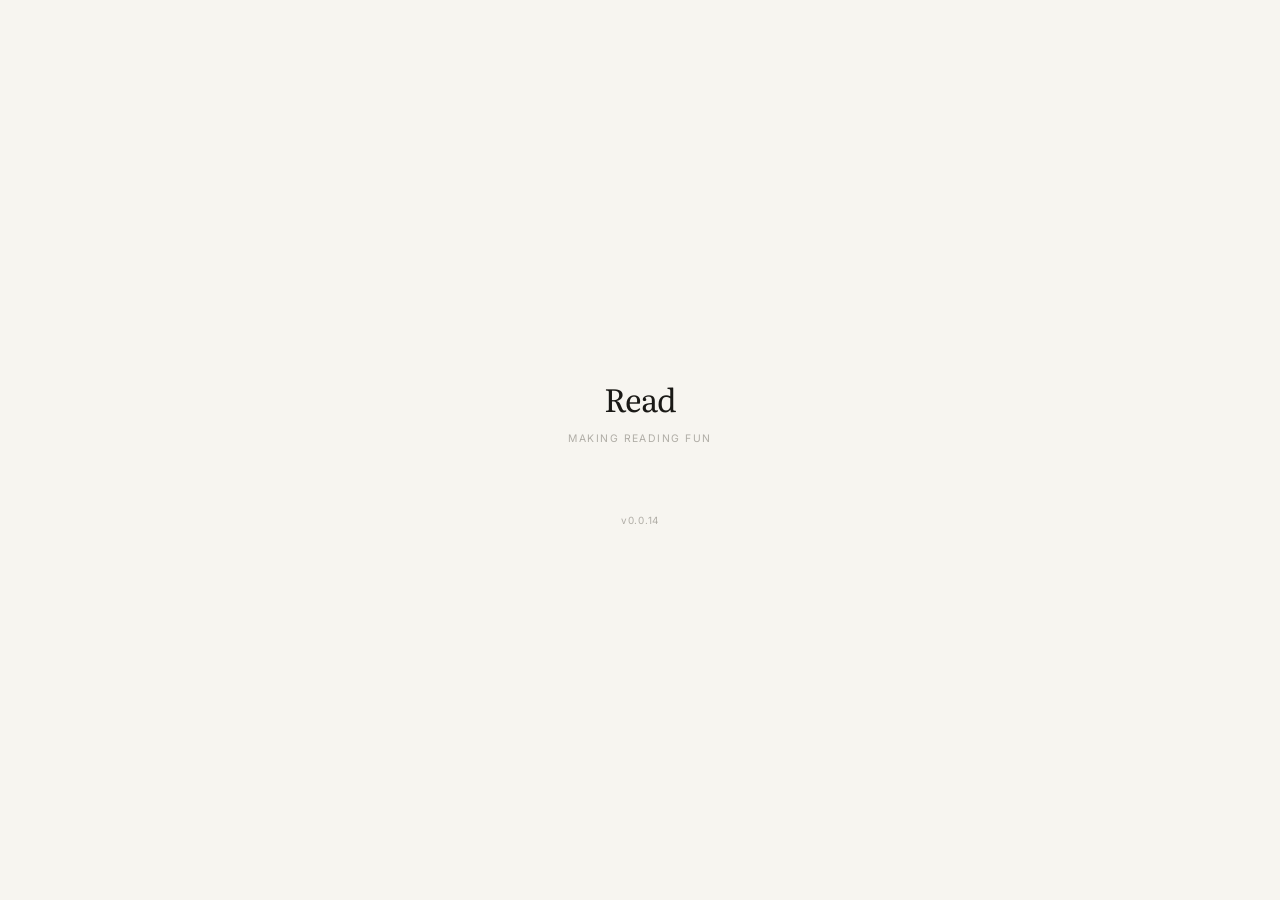
==== index.html @ 4311e14d "bug fix in PWA detail mode card header was missing / hidden" ====
<!DOCTYPE html>
<html lang="en">
<head>
  <meta charset="UTF-8" />
  <meta name="viewport" content="width=device-width, initial-scale=1.0, viewport-fit=cover" />
  <meta http-equiv="Cross-Origin-Opener-Policy" content="same-origin-allow-popups" />
  <meta name="apple-mobile-web-app-capable" content="yes" />
  <meta name="apple-mobile-web-app-status-bar-style" content="default" />
  <meta name="apple-mobile-web-app-title" content="Read" />
  <meta name="theme-color" content="#f7f5f0" id="theme-meta" />

  <title>Read</title>

  <link rel="manifest" href="manifest.json" crossorigin="use-credentials" />
  <link rel="apple-touch-icon" href="icons/apple-touch-icon.png" />
  <link rel="icon" type="image/png" sizes="32x32" href="icons/favicon-32.png" />

  <!-- Fonts -->
  <link rel="preconnect" href="https://fonts.googleapis.com" />
  <link rel="preconnect" href="https://fonts.gstatic.com" crossorigin />
  <link href="https://fonts.googleapis.com/css2?family=Literata:ital,opsz,wght@0,7..72,300;0,7..72,400;0,7..72,500;1,7..72,300;1,7..72,400&family=Inter:wght@300;400;500&display=swap" rel="stylesheet" />

  <link rel="stylesheet" href="styles.css" />
</head>

<body>

  <!-- ── TOP CHROME BAR ────────────────────────────────────── -->
  <div id="top-bar" class="top-bar">
    <button class="top-bar__btn" id="btn-search" aria-label="Search Wikipedia">
      <svg viewBox="0 0 24 24" fill="none" stroke="currentColor" stroke-width="1.8" stroke-linecap="round" stroke-linejoin="round">
        <circle cx="11" cy="11" r="6.5"/>
        <path d="M20 20l-3.8-3.8"/>
      </svg>
    </button>
    <span class="top-bar__label" id="top-bar-label"></span>
    <div class="top-bar__right">
      <!-- Bar chart → detailed stats overlay -->
      <button class="top-bar__btn" id="btn-stats-topbar" aria-label="Stats">
        <svg viewBox="0 0 24 24" fill="none" stroke="currentColor" stroke-width="1.8" stroke-linecap="round" stroke-linejoin="round">
          <line x1="6" y1="20" x2="6" y2="13"/>
          <line x1="12" y1="20" x2="12" y2="8"/>
          <line x1="18" y1="20" x2="18" y2="11"/>
        </svg>
      </button>
      <!-- Trophy → leaderboard overlay -->
      <button class="top-bar__btn" id="btn-leaderboard-topbar" aria-label="Leaderboard">
        <svg viewBox="0 0 24 24" fill="none" stroke="currentColor" stroke-width="1.8" stroke-linecap="round" stroke-linejoin="round">
          <path d="M8 4h8v5a4 4 0 0 1-8 0V4z"/>
          <path d="M8 5H5a2 2 0 0 0 0 4h1.5M16 5h3a2 2 0 0 1 0 4h-1.5"/>
          <path d="M12 13v3M9 20h6M10 16.5h4v1.8a1.7 1.7 0 0 1-1.7 1.7h-0.6A1.7 1.7 0 0 1 10 18.3v-1.8z"/>
        </svg>
      </button>
      <!-- Gear → settings pane -->
      <button class="top-bar__btn" id="btn-settings" aria-label="Settings">
        <svg viewBox="0 0 24 24" fill="none" stroke="currentColor" stroke-width="1.8" stroke-linecap="round" stroke-linejoin="round">
          <circle cx="12" cy="12" r="2.8"/>
          <path d="M19.4 15a1.65 1.65 0 0 0 .33 1.82l.06.06a2 2 0 0 1-2.83 2.83l-.06-.06a1.65 1.65 0 0 0-1.82-.33 1.65 1.65 0 0 0-1 1.51V21a2 2 0 0 1-4 0v-.09A1.65 1.65 0 0 0 9 19.4a1.65 1.65 0 0 0-1.82.33l-.06.06a2 2 0 0 1-2.83-2.83l.06-.06A1.65 1.65 0 0 0 4.68 15a1.65 1.65 0 0 0-1.51-1H3a2 2 0 0 1 0-4h.09A1.65 1.65 0 0 0 4.6 9a1.65 1.65 0 0 0-.33-1.82l-.06-.06a2 2 0 0 1 2.83-2.83l.06.06A1.65 1.65 0 0 0 9 4.68a1.65 1.65 0 0 0 1-1.51V3a2 2 0 0 1 4 0v.09a1.65 1.65 0 0 0 1 1.51 1.65 1.65 0 0 0 1.82-.33l.06-.06a2 2 0 0 1 2.83 2.83l-.06.06A1.65 1.65 0 0 0 19.4 9a1.65 1.65 0 0 0 1.51 1H21a2 2 0 0 1 0 4h-.09a1.65 1.65 0 0 0-1.51 1z"/>
        </svg>
      </button>
      <!-- Profile avatar → profile overlay -->
      <button class="top-bar__btn top-bar__avatar-btn" id="btn-profile" aria-label="Profile">
        <!-- Shows photo when signed in, person icon when guest -->
        <img class="top-bar__avatar-img" id="top-bar-avatar" src="" alt="" hidden/>
        <svg class="top-bar__avatar-icon hdn" id="top-bar-avatar-icon" viewBox="0 0 24 24" fill="none" stroke="currentColor" stroke-width="1.8" stroke-linecap="round" stroke-linejoin="round">
          <circle cx="12" cy="8" r="4"/>
          <path d="M4 20c0-4 3.6-7 8-7s8 3 8 7"/>
        </svg>
      </button>
    </div>
  </div>

  <!-- ── BOTTOM PIP + FLOATING NAV ─────────────────────────── -->
  <button id="nav-pip" class="nav-pip nav-pip--home" aria-label="Open navigation"></button>

  <div id="nav-menu" class="nav-menu nav-menu--hidden" role="navigation" aria-label="Main navigation">

    <!-- Home -->
    <button class="nav-menu__item nav-menu__item--active" id="nav-home" aria-label="Home" data-mode="home">
      <svg viewBox="0 0 24 24" fill="none" stroke="currentColor" stroke-width="1.8" stroke-linecap="round" stroke-linejoin="round">
        <path d="M3 9.5L12 3l9 6.5V20a1 1 0 0 1-1 1H5a1 1 0 0 1-1-1V9.5z"/>
        <path d="M9 21V12h6v9"/>
      </svg>
    </button>

    <!-- News -->
    <button class="nav-menu__item" id="nav-news" aria-label="News" data-mode="news">
      <svg viewBox="0 0 24 24" fill="none" stroke="currentColor" stroke-width="1.8" stroke-linecap="round" stroke-linejoin="round">
        <path d="M4 4h16v2H4zM4 8h16v2H4zM4 12h10v2H4zM4 16h10v2H4z"/>
        <rect x="3" y="3" width="18" height="18" rx="1"/>
      </svg>
    </button>

    <!-- Today (date-based: On This Day / Featured / Picture) -->
    <button class="nav-menu__item" id="nav-today" aria-label="Today" data-mode="today">
      <svg viewBox="0 0 24 24" fill="none" stroke="currentColor" stroke-width="1.8" stroke-linecap="round" stroke-linejoin="round">
        <rect x="3" y="4" width="18" height="18" rx="2"/>
        <path d="M16 2v4M8 2v4M3 10h18"/>
        <path d="M8 14h.01M12 14h.01M16 14h.01M8 18h.01M12 18h.01"/>
      </svg>
    </button>

    <!-- Curated content (Poems / Biographies / Speeches / Major Events) -->
    <button class="nav-menu__item" id="nav-curated" aria-label="Curated reading" data-mode="curated">
      <svg viewBox="0 0 24 24" fill="none" stroke="currentColor" stroke-width="1.8" stroke-linecap="round" stroke-linejoin="round">
        <path d="M3 5.5C3 4.67 3.67 4 4.5 4H10a2 2 0 0 1 2 2v14a1.5 1.5 0 0 0-1.5-1.5H3z"/>
        <path d="M21 5.5c0-.83-.67-1.5-1.5-1.5H14a2 2 0 0 0-2 2v14a1.5 1.5 0 0 1 1.5-1.5H21z"/>
      </svg>
    </button>

  </div>

  <!-- ── ARTICLE FEED ───────────────────────────────────────── -->
  <div id="feed">

    <!-- Active card -->
    <article id="card-current" class="card card--current" aria-live="polite">

      <!-- ── READER HEADER: visible only in reader mode ── -->
      <div class="card__reader-header" id="reader-header">
        <button class="card__back" id="btn-back" aria-label="Back to summary">←</button>
        <div class="card__reader-header-text">
          <span class="card__reader-category" id="reader-cat"></span>
          <span class="card__reader-title-small" id="reader-title-small"></span>
        </div>
      </div>

      <!-- ── SUMMARY VIEW ── -->
      <div class="card__summary" id="card-summary">
        <div class="card__meta">
          <span class="card__category" id="cat-current"></span>
        </div>
        <h1 class="card__title" id="title-current"></h1>
        <div class="card__body" id="body-current"></div>
        <div class="card__fade"></div>
        <button class="card__readmore" id="readmore-current">read more</button>
      </div>

      <!-- ── READER VIEW: full article, scrollable ── -->
      <div class="card__reader" id="card-reader" aria-hidden="true">
        <h1 class="card__reader-title" id="reader-title"></h1>
        <div class="card__reader-body" id="reader-body"></div>
      </div>

      <!-- ── ACTION ICONS: travel with the card ── -->
      <div class="card__actions" id="actions">
        <button class="action-btn" id="btn-like" aria-label="Like article">
          <svg class="action-icon action-icon--bulb" viewBox="0 0 24 24" fill="none" stroke="currentColor" stroke-width="1.5" stroke-linecap="round" stroke-linejoin="round">
            <path d="M9 21h6M12 3a6 6 0 0 1 3.75 10.67A3 3 0 0 0 15 16.5v.5H9v-.5a3 3 0 0 0-.75-1.83A6 6 0 0 1 12 3z"/>
            <path d="M9.5 16.5h5"/>
          </svg>
          <div class="action-icon--bulb-glow"></div>
        </button>
        <button class="action-btn" id="btn-gallery" aria-label="View images">
          <svg class="action-icon" viewBox="0 0 24 24" fill="none" stroke="currentColor" stroke-width="1.5" stroke-linecap="round" stroke-linejoin="round">
            <rect x="3" y="3" width="18" height="18" rx="2"/>
            <circle cx="8.5" cy="8.5" r="1.5"/>
            <path d="M21 15l-5-5L5 21"/>
          </svg>
        </button>
        <button class="action-btn" id="btn-save" aria-label="Save article">
          <svg class="action-icon" viewBox="0 0 24 24" fill="none" stroke="currentColor" stroke-width="1.5" stroke-linecap="round" stroke-linejoin="round">
            <path d="M19 21l-7-5-7 5V5a2 2 0 0 1 2-2h10a2 2 0 0 1 2 2z"/>
          </svg>
        </button>
      </div>

    </article>

    <!-- Preloaded next card (off-screen below) -->
    <article id="card-next" class="card card--next" aria-hidden="true">
      <div class="card__inner">
        <div class="card__meta">
          <span class="card__category" id="cat-next"></span>
          <button class="card__menu" id="menu-next" aria-label="More options">
            <span class="card__menu-dot"></span>
            <span class="card__menu-dot"></span>
            <span class="card__menu-dot"></span>
          </button>
        </div>
        <h1 class="card__title" id="title-next"></h1>
        <div class="card__body" id="body-next"></div>
        <div class="card__fade"></div>
        <button class="card__readmore" id="readmore-next">read more</button>
      </div>
    </article>

    <!-- Preloaded previous card (off-screen above) -->
    <article id="card-prev" class="card card--prev" aria-hidden="true">
      <div class="card__inner">
        <div class="card__meta">
          <span class="card__category" id="cat-prev"></span>
        </div>
        <h1 class="card__title" id="title-prev"></h1>
        <div class="card__body" id="body-prev"></div>
        <div class="card__fade"></div>
      </div>
    </article>

  </div><!-- /#feed -->

  <!-- ── TODAY FEED (News) ─────────────────────────────────── -->
  <div id="today-feed" class="today-feed today-feed--hidden">

    <!-- Source selector -->
    <div class="today-source-bar" id="today-source-bar">
      <select id="today-source-select" class="today-source-select">
        <option value="wikinews">Wikipedia — In the News</option>
        <optgroup label="National">
          <option value="https://indianexpress.com/section/india/feed/">Indian Express</option>
          <option value="https://www.thehindu.com/news/national/feeder/default.rss">The Hindu</option>
        </optgroup>
        <optgroup label="Mumbai">
          <option value="https://www.mid-day.com/Resources/midday/rss/mumbai-news.xml">Mid-Day</option>
          <option value="https://www.hindustantimes.com/feeds/rss/cities/mumbai-news/rssfeed.xml">Hindustan Times</option>
          <option value="https://www.freepressjournal.in/rss/mumbai">Free Press Journal</option>
        </optgroup>
        <optgroup label="Sports">
          <option value="https://www.espncricinfo.com/rss/content/story/feeds/0.xml">ESPNcricinfo — Global</option>
          <option value="https://www.espncricinfo.com/rss/content/story/feeds/6.xml">ESPNcricinfo — India</option>
        </optgroup>
      </select>
    </div>

    <div class="today-stack" id="today-stack"></div>
    <div class="today-end" id="today-end" hidden style="display:none">
      <svg class="today-end__dino" viewBox="0 0 160 160" fill="none" xmlns="http://www.w3.org/2000/svg">
        <ellipse cx="85" cy="100" rx="35" ry="28" fill="#b5e0b5"/>
        <ellipse cx="114" cy="78" rx="22" ry="18" fill="#b5e0b5"/>
        <circle cx="120" cy="73" r="3" fill="#2a2a2a"/>
        <circle cx="121" cy="72" r="1" fill="white"/>
        <path d="M108 82 Q114 87 120 82" stroke="#8cc88c" stroke-width="1.5" stroke-linecap="round" fill="none"/>
        <polygon points="78,74 82,62 86,74" fill="#8cc88c"/>
        <polygon points="85,71 89,58 93,71" fill="#8cc88c"/>
        <polygon points="92,71 96,59 100,71" fill="#8cc88c"/>
        <path d="M78 102 Q65 105 60 115" stroke="#8cc88c" stroke-width="5" stroke-linecap="round"/>
        <rect x="44" y="110" width="22" height="18" rx="3" fill="#6b4c2a"/>
        <path d="M66 116 Q72 116 72 121 Q72 126 66 126" stroke="#6b4c2a" stroke-width="3" fill="none" stroke-linecap="round"/>
        <path d="M50 108 Q52 103 50 98" stroke="#ccc" stroke-width="1.5" stroke-linecap="round" fill="none"/>
        <path d="M56 107 Q58 101 56 96" stroke="#ccc" stroke-width="1.5" stroke-linecap="round" fill="none"/>
        <path d="M62 108 Q64 103 62 98" stroke="#ccc" stroke-width="1.5" stroke-linecap="round" fill="none"/>
        <path d="M68 124 L64 140" stroke="#8cc88c" stroke-width="5" stroke-linecap="round"/>
        <path d="M90 126 L92 142" stroke="#8cc88c" stroke-width="5" stroke-linecap="round"/>
        <path d="M50 108 Q36 115 28 130" stroke="#b5e0b5" stroke-width="7" stroke-linecap="round"/>
      </svg>
      <p class="today-end__headline">all caught up.</p>
      <p class="today-end__sub">go have a coffee — check back later for more.</p>
      <div class="today-end__datepicker" id="today-datepicker">
        <button class="today-date__btn" id="today-date-prev" aria-label="Previous day">←</button>
        <button class="today-date__label-btn" id="today-date-label-btn"></button>
        <button class="today-date__btn" id="today-date-next" aria-label="Next day">→</button>
        <input type="date" id="today-date-input" class="today-date__input"/>
      </div>
    </div>
    <div class="today-loading" id="today-loading" hidden style="display:none">
      <div class="loader__ring"></div>
    </div>
  </div>

  <!-- ── DATE FEED (On This Day / Featured / Picture) ─────────── -->
  <div id="date-feed" class="today-feed today-feed--hidden">
    <div class="date-header" id="date-header">
      <div class="date-header__pills">
        <button class="date-pill date-pill--active" data-section="onthisday">This Day</button>
        <button class="date-pill" data-section="featured">Featured</button>
        <button class="date-pill" data-section="picture">Picture</button>
      </div>
      <div class="date-header__datepicker">
        <button class="today-date__btn" id="date-date-prev" aria-label="Previous day">←</button>
        <button class="today-date__label-btn" id="date-date-label-btn"></button>
        <button class="today-date__btn" id="date-date-next" aria-label="Next day">→</button>
        <input type="date" id="date-date-input" class="today-date__input"/>
      </div>
    </div>
    <div class="date-section" id="section-onthisday">
      <div class="today-stack" id="otd-stack"></div>
      <div class="today-end" id="otd-end" hidden style="display:none">
      <svg class="today-end__dino" viewBox="0 0 160 160" fill="none" xmlns="http://www.w3.org/2000/svg">
        <ellipse cx="85" cy="100" rx="35" ry="28" fill="#b5e0b5"/>
        <ellipse cx="114" cy="78" rx="22" ry="18" fill="#b5e0b5"/>
        <circle cx="120" cy="73" r="3" fill="#2a2a2a"/>
        <circle cx="121" cy="72" r="1" fill="white"/>
        <path d="M108 82 Q114 87 120 82" stroke="#8cc88c" stroke-width="1.5" stroke-linecap="round" fill="none"/>
        <polygon points="78,74 82,62 86,74" fill="#8cc88c"/>
        <polygon points="85,71 89,58 93,71" fill="#8cc88c"/>
        <polygon points="92,71 96,59 100,71" fill="#8cc88c"/>
        <path d="M78 102 Q65 105 60 115" stroke="#8cc88c" stroke-width="5" stroke-linecap="round"/>
        <rect x="44" y="110" width="22" height="18" rx="3" fill="#6b4c2a"/>
        <path d="M66 116 Q72 116 72 121 Q72 126 66 126" stroke="#6b4c2a" stroke-width="3" fill="none" stroke-linecap="round"/>
        <path d="M50 108 Q52 103 50 98" stroke="#ccc" stroke-width="1.5" stroke-linecap="round" fill="none"/>
        <path d="M56 107 Q58 101 56 96" stroke="#ccc" stroke-width="1.5" stroke-linecap="round" fill="none"/>
        <path d="M62 108 Q64 103 62 98" stroke="#ccc" stroke-width="1.5" stroke-linecap="round" fill="none"/>
        <path d="M68 124 L64 140" stroke="#8cc88c" stroke-width="5" stroke-linecap="round"/>
        <path d="M90 126 L92 142" stroke="#8cc88c" stroke-width="5" stroke-linecap="round"/>
        <path d="M50 108 Q36 115 28 130" stroke="#b5e0b5" stroke-width="7" stroke-linecap="round"/>
      </svg>
        <p class="today-end__headline">that's all from history today.</p>
        <p class="today-end__sub">every day has a story — try another date.</p>
      </div>
      <div class="today-loading" id="otd-loading" hidden style="display:none"><div class="loader__ring"></div></div>
    </div>
    <div class="date-section date-section--hidden" id="section-featured">
      <div class="today-loading" id="featured-loading" hidden style="display:none"><div class="loader__ring"></div></div>
      <div id="featured-card" class="date-single-card"></div>
    </div>
    <div class="date-section date-section--hidden" id="section-picture">
      <div class="today-loading" id="picture-loading" hidden style="display:none"><div class="loader__ring"></div></div>
      <div id="picture-card" class="date-picture-card"></div>
    </div>
  </div><!-- /#date-feed -->

  <!-- ── CURATED CONTENT FEED ──────────────────────────────── -->
  <div id="curated-feed" class="today-feed today-feed--hidden">

    <div class="curated-header" id="curated-header">
      <div class="curated-header__pills">
        <button class="curated-pill curated-pill--active" data-section="poems">Poems</button>
        <button class="curated-pill" data-section="biographies">Biographies</button>
        <button class="curated-pill" data-section="speeches">Speeches</button>
        <button class="curated-pill" data-section="majorEvents">Major Events</button>
      </div>
    </div>

    <div class="today-stack" id="curated-stack"></div>

    <div class="today-end" id="curated-end" hidden style="display:none">
      <svg class="today-end__dino" viewBox="0 0 160 160" fill="none" xmlns="http://www.w3.org/2000/svg">
        <ellipse cx="85" cy="100" rx="35" ry="28" fill="#b5e0b5"/>
        <ellipse cx="114" cy="78" rx="22" ry="18" fill="#b5e0b5"/>
        <circle cx="120" cy="73" r="3" fill="#2a2a2a"/>
        <circle cx="121" cy="72" r="1" fill="white"/>
        <path d="M108 82 Q114 87 120 82" stroke="#8cc88c" stroke-width="1.5" stroke-linecap="round" fill="none"/>
        <polygon points="78,74 82,62 86,74" fill="#8cc88c"/>
        <polygon points="85,71 89,58 93,71" fill="#8cc88c"/>
        <polygon points="92,71 96,59 100,71" fill="#8cc88c"/>
        <path d="M78 102 Q65 105 60 115" stroke="#8cc88c" stroke-width="5" stroke-linecap="round"/>
        <rect x="44" y="110" width="22" height="18" rx="3" fill="#6b4c2a"/>
        <path d="M66 116 Q72 116 72 121 Q72 126 66 126" stroke="#6b4c2a" stroke-width="3" fill="none" stroke-linecap="round"/>
        <path d="M50 108 Q52 103 50 98" stroke="#ccc" stroke-width="1.5" stroke-linecap="round" fill="none"/>
        <path d="M56 107 Q58 101 56 96" stroke="#ccc" stroke-width="1.5" stroke-linecap="round" fill="none"/>
        <path d="M62 108 Q64 103 62 98" stroke="#ccc" stroke-width="1.5" stroke-linecap="round" fill="none"/>
        <path d="M68 124 L64 140" stroke="#8cc88c" stroke-width="5" stroke-linecap="round"/>
        <path d="M90 126 L92 142" stroke="#8cc88c" stroke-width="5" stroke-linecap="round"/>
        <path d="M50 108 Q36 115 28 130" stroke="#b5e0b5" stroke-width="7" stroke-linecap="round"/>
      </svg>
      <p class="today-end__headline">that's everything for now.</p>
      <p class="today-end__sub">try another category, or come back for more.</p>
    </div>

    <div class="today-loading" id="curated-loading" hidden style="display:none">
      <div class="loader__ring"></div>
    </div>

  </div><!-- /#curated-feed -->
  <div id="loader" class="loader" aria-label="Loading article" role="status">
    <div class="loader__ring"></div>
  </div>

  <!-- ── IMAGE GALLERY OVERLAY ──────────────────────────────── -->
  <div id="gallery" class="overlay overlay--hidden" role="dialog" aria-modal="true" aria-label="Article images">

    <!-- Header: back + counter -->
    <div class="gallery__header">
      <button class="gallery__back" id="gallery-close" aria-label="Close gallery">←</button>
      <span class="gallery__counter" id="gallery-counter"></span>
    </div>

    <!-- Full-screen image stage -->
    <div class="gallery__stage" id="gallery-stage">
      <div class="gallery__track" id="gallery-track">
        <!-- img slides injected here by JS -->
      </div>
    </div>

    <!-- Caption below image -->
    <div class="gallery__caption" id="gallery-caption"></div>

    <!-- Dot indicators -->
    <div class="gallery__dots" id="gallery-dots" aria-hidden="true"></div>

  </div>

  <!-- reader overlay removed — expansion is now inline within the card -->

  <!-- ── NOT INTERESTED MENU ────────────────────────────────── -->
  <div id="context-menu" class="context-menu context-menu--hidden" role="menu">
    <button class="context-menu__item context-menu__item--destructive" id="menu-dislike" role="menuitem">
      Not interested in this
    </button>
    <button class="context-menu__item" id="menu-share" role="menuitem">
      Share article
    </button>
    <button class="context-menu__item context-menu__item--cancel" id="menu-cancel" role="menuitem">
      Cancel
    </button>
  </div>
  <div id="context-overlay" class="context-overlay context-overlay--hidden"></div>

  <!-- ── SEARCH OVERLAY ───────────────────────────────────── -->
  <div id="search-overlay" class="search-overlay search-overlay--hidden" role="dialog" aria-modal="true" aria-label="Search Wikipedia">

    <div class="search-overlay__header">
      <div class="search-box">
        <svg class="search-box__icon" viewBox="0 0 24 24" fill="none" stroke="currentColor" stroke-width="1.5" stroke-linecap="round" stroke-linejoin="round">
          <circle cx="11" cy="11" r="7"/><path d="M21 21l-4.35-4.35"/>
        </svg>
        <input class="search-box__input" id="search-input" type="search"
          placeholder="Search Wikipedia…" autocomplete="off" autocorrect="off"
          autocapitalize="off" spellcheck="false" enterkeyhint="search" />
        <button class="search-box__clear" id="search-clear" aria-label="Clear" hidden>✕</button>
      </div>
      <button class="search-overlay__close" id="search-close" aria-label="Close search">cancel</button>
    </div>

    <!-- Recent searches — shown when input is empty -->
    <div class="search-recent" id="search-recent">
      <div class="search-recent__header">
        <span class="search-section-label">Recent</span>
        <button class="search-recent__clear" id="search-clear-history">clear all</button>
      </div>
      <ul class="search-list" id="search-recent-list" role="list"></ul>
    </div>

    <!-- Results — shown after typing -->
    <div class="search-results" id="search-results" hidden>
      <ul class="search-list" id="search-results-list" role="list"></ul>
      <div class="search-results__loading" id="search-loading" hidden>
        <div class="loader__ring"></div>
      </div>
      <p class="search-results__empty" id="search-empty" hidden>No results found.</p>
    </div>

  </div>

  <!-- ── NO IMAGES STATE (template) ────────────────────────── -->
  <template id="tpl-no-images">
    <div class="gallery__empty">
      <svg class="dino-svg" viewBox="0 0 120 120" fill="none" xmlns="http://www.w3.org/2000/svg" aria-hidden="true">
        <!-- Dino body -->
        <ellipse cx="62" cy="72" rx="26" ry="20" fill="#b5e0b5"/>
        <!-- Dino head -->
        <ellipse cx="82" cy="56" rx="16" ry="13" fill="#b5e0b5"/>
        <!-- Dino eye -->
        <circle cx="87" cy="52" r="2.5" fill="#2a2a2a"/>
        <circle cx="88" cy="51" r="0.8" fill="white"/>
        <!-- Dino spikes -->
        <polygon points="56,54 60,44 64,54" fill="#8cc88c"/>
        <polygon points="62,51 66,40 70,51" fill="#8cc88c"/>
        <polygon points="68,51 72,41 76,51" fill="#8cc88c"/>
        <!-- Dino arm holding newspaper -->
        <path d="M60 72 Q50 72 46 80" stroke="#8cc88c" stroke-width="4" stroke-linecap="round"/>
        <!-- Newspaper -->
        <rect x="28" y="74" width="24" height="18" rx="2" fill="#f0ebe0" stroke="#ccc5b0" stroke-width="1"/>
        <line x1="31" y1="80" x2="49" y2="80" stroke="#aaa" stroke-width="1"/>
        <line x1="31" y1="84" x2="49" y2="84" stroke="#aaa" stroke-width="1"/>
        <line x1="31" y1="88" x2="43" y2="88" stroke="#aaa" stroke-width="1"/>
        <!-- Dino tail -->
        <path d="M36 76 Q28 80 24 90" stroke="#b5e0b5" stroke-width="5" stroke-linecap="round"/>
        <!-- Legs -->
        <path d="M52 88 L50 100" stroke="#8cc88c" stroke-width="4" stroke-linecap="round"/>
        <path d="M66 90 L68 102" stroke="#8cc88c" stroke-width="4" stroke-linecap="round"/>
      </svg>
      <p class="gallery__empty-text">No pictures. Just ideas.</p>
    </div>
  </template>

  <!-- ── DESKTOP NAV ARROWS (non-touch only) ───────────────── -->
  <div id="desktop-nav" class="desktop-nav" aria-label="Article navigation">
    <button class="desktop-nav__btn" id="desktop-prev" aria-label="Previous article">↑</button>
    <button class="desktop-nav__btn" id="desktop-next" aria-label="Next article">↓</button>
  </div>

  <!-- ── SPLASH SCREEN ────────────────────────────────────── -->
  <div id="splash" class="splash">
    <p class="splash__wordmark">Read</p>
    <p class="splash__tagline">making reading fun</p>
    <div class="splash__spinner" id="splash-spinner"></div>
    <p class="splash__version" id="splash-version"></p>
  </div>

  <!-- ── SIGN-IN NUDGE ──────────────────────────────────────── -->
  <div id="signin-nudge" class="signin-nudge">
    <p class="signin-nudge__wordmark">Read</p>

    <div class="signin-nudge__options">
      <button class="signin-nudge__btn signin-nudge__btn--google" id="nudge-google-signin">
        <svg class="signin-nudge__icon" viewBox="0 0 24 24" xmlns="http://www.w3.org/2000/svg">
          <path d="M22.56 12.25c0-.78-.07-1.53-.2-2.25H12v4.26h5.92c-.26 1.37-1.04 2.53-2.21 3.31v2.77h3.57c2.08-1.92 3.28-4.74 3.28-8.09z" fill="#4285F4"/>
          <path d="M12 23c2.97 0 5.46-.98 7.28-2.66l-3.57-2.77c-.98.66-2.23 1.06-3.71 1.06-2.86 0-5.29-1.93-6.16-4.53H2.18v2.84C3.99 20.53 7.7 23 12 23z" fill="#34A853"/>
          <path d="M5.84 14.09c-.22-.66-.35-1.36-.35-2.09s.13-1.43.35-2.09V7.07H2.18C1.43 8.55 1 10.22 1 12s.43 3.45 1.18 4.93l3.66-2.84z" fill="#FBBC05"/>
          <path d="M12 5.38c1.62 0 3.06.56 4.21 1.64l3.15-3.15C17.45 2.09 14.97 1 12 1 7.7 1 3.99 3.47 2.18 7.07l3.66 2.84c.87-2.6 3.3-4.53 6.16-4.53z" fill="#EA4335"/>
        </svg>
        sign in with google
      </button>
      <p class="signin-nudge__help">retain your stats and reading habits across devices</p>

      <button class="signin-nudge__btn signin-nudge__btn--guest" id="nudge-continue-guest">
        continue as guest
      </button>
      <p class="signin-nudge__help">stay ephemeral</p>
    </div>
  </div>

  <!-- ── ONBOARDING MODAL ───────────────────────────────────── -->
  <div id="onboarding" class="onboarding" role="dialog" aria-modal="true" aria-label="How to use Read">
    <div class="onboarding__sheet">

      <!-- Page track — slides horizontally -->
      <div class="onboarding__track" id="onboarding-track">

        <!-- ── Page 1: Reading interactions ── -->
        <div class="onboarding__page">
          <h2 class="onboarding__title">how it works</h2>
          <p class="onboarding__page-label">reading</p>

          <div class="onboarding__gesture">
            <span class="onboarding__arrow">↑↓</span>
            <p class="onboarding__gesture-text"><strong>swipe up / down</strong> to move between articles</p>
          </div>
          <div class="onboarding__gesture">
            <span class="onboarding__arrow">←</span>
            <p class="onboarding__gesture-text"><strong>swipe left</strong> to view images from the article</p>
          </div>
          <div class="onboarding__gesture">
            <span class="onboarding__arrow">↓↓</span>
            <p class="onboarding__gesture-text"><strong>read more</strong> dives into the full article — tap any link to go deeper</p>
          </div>
          <div class="onboarding__gesture">
            <span class="onboarding__arrow">💡</span>
            <p class="onboarding__gesture-text"><strong>double tap or tap 💡</strong> to like — shapes what you see next</p>
          </div>
          <div class="onboarding__gesture">
            <span class="onboarding__arrow">🔖</span>
            <p class="onboarding__gesture-text"><strong>tap 🔖</strong> to save an article for later</p>
          </div>
          <div class="onboarding__gesture onboarding__gesture--last">
            <span class="onboarding__arrow">🔍</span>
            <p class="onboarding__gesture-text"><strong>tap 🔍</strong> to search any Wikipedia article directly</p>
          </div>
        </div>

        <!-- ── Page 2: Navigation & profile ── -->
        <div class="onboarding__page">
          <h2 class="onboarding__title">finding your way</h2>
          <p class="onboarding__page-label">navigation</p>

          <div class="onboarding__gesture">
            <span class="onboarding__arrow">●</span>
            <p class="onboarding__gesture-text"><strong>bottom-left circle</strong> opens the floating menu — switch between Home, News, and Today</p>
          </div>
          <div class="onboarding__gesture">
            <span class="onboarding__arrow">🔵</span>
            <p class="onboarding__gesture-text"><strong>blue</strong> is home feed · <strong style="color:#EA580C">orange</strong> is news · <strong style="color:#16A34A">green</strong> is today's date</p>
          </div>
          <div class="onboarding__gesture">
            <span class="onboarding__arrow">⚙︎</span>
            <p class="onboarding__gesture-text"><strong>gear icon</strong> (top right) opens settings — change interests, appearance, and text size</p>
          </div>
          <div class="onboarding__gesture onboarding__gesture--last">
            <span class="onboarding__arrow">◯</span>
            <p class="onboarding__gesture-text"><strong>profile icon</strong> (top right) shows your stats, badges, saved articles, and leaderboard</p>
          </div>
        </div>

      </div>

      <!-- Pagination dots -->
      <div class="onboarding__dots" aria-hidden="true">
        <span class="onboarding__dot onboarding__dot--active" data-page="0"></span>
        <span class="onboarding__dot" data-page="1"></span>
      </div>

      <!-- Actions -->
      <div class="onboarding__actions">
        <button class="onboarding__next" id="onboarding-next">next →</button>
        <button class="onboarding__dismiss" id="onboarding-dismiss" style="display:none">got it, let's go</button>
      </div>

    </div>
  </div>

  <!-- ── SETTINGS PANE ──────────────────────────────────────── -->
  <div id="settings" class="settings overlay overlay--hidden" role="dialog" aria-modal="true" aria-label="Settings">

    <div class="settings__header">
      <button class="settings__close" id="settings-close" aria-label="Close settings">←</button>
      <span class="settings__title">settings</span>
    </div>

    <div class="settings__body">

      <!-- Categories -->
      <section class="settings__section">
        <h3 class="settings__section-title">interests</h3>
        <p class="settings__section-sub">your feed pulls from these topics</p>
        <div class="cat-picker__grid" id="settings-cat-grid"></div>
        <button class="settings__save-cats" id="settings-save-cats">update feed</button>
      </section>

      <!-- Appearance -->
      <section class="settings__section">
        <h3 class="settings__section-title">appearance</h3>

        <div class="settings__row">
          <span class="settings__row-label">dark mode</span>
          <label class="settings__toggle" aria-label="Toggle dark mode">
            <input type="checkbox" id="toggle-dark" />
            <span class="settings__toggle-track"></span>
          </label>
        </div>

        <div class="settings__row">
          <span class="settings__row-label">text size</span>
          <div class="settings__font-size" id="font-size-control">
            <button class="settings__font-btn" data-delta="-1" aria-label="Smaller text">A−</button>
            <span class="settings__font-val" id="font-size-val">100%</span>
            <button class="settings__font-btn" data-delta="1" aria-label="Larger text">A+</button>
          </div>
        </div>

        <div class="settings__row">
          <span class="settings__row-label">show stats section at startup</span>
          <label class="settings__toggle" aria-label="Toggle startup stats screen">
            <input type="checkbox" id="toggle-startup-stats" />
            <span class="settings__toggle-track"></span>
          </label>
        </div>

        <div class="settings__row">
          <span class="settings__row-label">default section on launch</span>
          <select class="settings__select" id="select-default-mode">
            <option value="home">Home</option>
            <option value="news">News</option>
            <option value="today">Today</option>
            <option value="curated">Curated</option>
          </select>
        </div>
      </section>

      <!-- Data -->
      <section class="settings__section">
        <h3 class="settings__section-title">data</h3>

        <div class="settings__row settings__row--stat">
          <span class="settings__row-label">articles read</span>
          <span class="settings__row-value" id="stat-read">—</span>
        </div>
        <div class="settings__row settings__row--stat">
          <span class="settings__row-label">articles saved</span>
          <span class="settings__row-value" id="stat-saved">—</span>
        </div>
        <div class="settings__row settings__row--stat">
          <span class="settings__row-label">articles liked</span>
          <span class="settings__row-value" id="stat-liked">—</span>
        </div>

        <button class="settings__danger" id="settings-reset">clear all data</button>
      </section>

      <!-- About -->
      <section class="settings__section settings__section--about">
        <p class="settings__about">Read · built on wikipedia</p>
        <button class="settings__show-onboarding" id="settings-show-onboarding">show tutorial again</button>
        <p class="settings__version" id="settings-version"></p>
      </section>

    </div>
  </div>

  <!-- ── PROFILE OVERLAY ───────────────────────────────────── -->
  <div id="profile-overlay" class="profile-overlay overlay overlay--hidden" role="dialog" aria-modal="true" aria-label="Profile">

    <div class="profile-overlay__header">
      <button class="profile-overlay__close" id="profile-close" aria-label="Close">←</button>
      <span class="profile-overlay__title">profile</span>
    </div>

    <div class="profile-overlay__body">

      <!-- Account info: shown only when signed in -->
      <div id="profile-account-section" class="profile-section--hidden" style="display:none">
        <div class="profile-account">
          <img class="profile-account__photo" id="profile-photo" src="" alt="" width="48" height="48"/>
          <div class="profile-account__info">
            <p class="profile-account__name" id="profile-name"></p>
            <p class="profile-account__email" id="profile-email"></p>
          </div>
        </div>
      </div>

      <!-- Stats: always shown -->
      <div class="profile-stats">
        <div class="profile-stat">
          <span class="profile-stat__val" id="pstat-read">—</span>
          <span class="profile-stat__label">read</span>
        </div>
        <div class="profile-stat">
          <span class="profile-stat__val" id="pstat-saved">—</span>
          <span class="profile-stat__label">saved</span>
        </div>
        <div class="profile-stat">
          <span class="profile-stat__val" id="pstat-liked">—</span>
          <span class="profile-stat__label">liked</span>
        </div>
        <div class="profile-stat">
          <span class="profile-stat__val" id="pstat-streak">—</span>
          <span class="profile-stat__label">day streak</span>
        </div>
      </div>

      <!-- Badges: always shown -->
      <div class="profile-badges-section" id="profile-badges-section">
        <div class="profile-badges-header">
          <p class="profile-section-label">badges <span class="profile-badges-count" id="profile-badges-count"></span></p>
          <div class="profile-badges-nav">
            <button class="profile-badges-nav__btn" id="badge-nav-prev" aria-label="Previous badges" disabled>←</button>
            <button class="profile-badges-nav__btn" id="badge-nav-next" aria-label="Next badges">→</button>
          </div>
        </div>
        <p class="profile-badges-hint">tap a badge to see how it's earned</p>
        <div class="profile-badges" id="profile-badges"></div>
      </div>

      <!-- Saved articles: always shown -->
      <div class="profile-saves-section">
        <div class="profile-saves-header">
          <p class="profile-section-label">saved articles</p>
          <button class="profile-leaderboard-link" id="btn-view-all-saves">view all →</button>
        </div>
        <div class="profile-saves" id="profile-saves">
          <p class="profile-saves__empty">nothing saved yet.</p>
        </div>
      </div>

      <!-- Sign-in nudge: shown only when guest (Option B — bottom) -->
      <div id="profile-signin-strip" class="profile-signin-strip profile-section--hidden">
        <button class="profile-signin-btn" id="btn-google-signin">
          <svg class="profile-signin-btn__icon" viewBox="0 0 24 24" xmlns="http://www.w3.org/2000/svg">
            <path d="M22.56 12.25c0-.78-.07-1.53-.2-2.25H12v4.26h5.92c-.26 1.37-1.04 2.53-2.21 3.31v2.77h3.57c2.08-1.92 3.28-4.74 3.28-8.09z" fill="#4285F4"/>
            <path d="M12 23c2.97 0 5.46-.98 7.28-2.66l-3.57-2.77c-.98.66-2.23 1.06-3.71 1.06-2.86 0-5.29-1.93-6.16-4.53H2.18v2.84C3.99 20.53 7.7 23 12 23z" fill="#34A853"/>
            <path d="M5.84 14.09c-.22-.66-.35-1.36-.35-2.09s.13-1.43.35-2.09V7.07H2.18C1.43 8.55 1 10.22 1 12s.43 3.45 1.18 4.93l3.66-2.84z" fill="#FBBC05"/>
            <path d="M12 5.38c1.62 0 3.06.56 4.21 1.64l3.15-3.15C17.45 2.09 14.97 1 12 1 7.7 1 3.99 3.47 2.18 7.07l3.66 2.84c.87-2.6 3.3-4.53 6.16-4.53z" fill="#EA4335"/>
          </svg>
          continue with google
        </button>
        <p class="profile-signin-strip__note">Sign in to store your stats or stay ephemeral</p>
      </div>

      <!-- Sign out: shown only when signed in -->
      <div id="profile-signout-section" class="profile-section--hidden">
        <button class="profile-delete-lb" id="btn-delete-leaderboard">remove me from leaderboard</button>
        <button class="profile-signout" id="btn-signout">sign out</button>
      </div>

    </div>
  </div>

  <!-- ── LEADERBOARD OVERLAY ────────────────────────────────── -->
  <div id="leaderboard-overlay" class="profile-overlay overlay overlay--hidden" role="dialog" aria-modal="true" aria-label="Leaderboard">
    <div class="profile-overlay__header">
      <button class="profile-overlay__close" id="leaderboard-close" aria-label="Close">←</button>
      <span class="profile-overlay__title">leaderboard</span>
    </div>
    <div class="profile-overlay__body">
      <div class="leaderboard-tabs">
        <button class="leaderboard-tab leaderboard-tab--active" data-metric="read">Most Read</button>
        <button class="leaderboard-tab" data-metric="streak">Longest Streak</button>
        <button class="leaderboard-tab" data-metric="badges">Most Badges</button>
      </div>
      <div id="leaderboard-list" class="leaderboard-list"></div>
      <div class="leaderboard-you" id="leaderboard-you" hidden></div>
    </div>
  </div>

  <!-- ── STARTUP STATS SCREEN ───────────────────────────────── -->
  <div id="startup-stats" class="startup-stats">
    <button class="startup-stats__close" id="startup-stats-close" aria-label="Close">✕</button>

    <p class="startup-stats__wordmark">welcome back</p>

    <div class="startup-stats__grid">
      <div class="startup-stats__metric">
        <span class="startup-stats__val" id="ss-streak">—</span>
        <span class="startup-stats__label">day streak</span>
      </div>
      <div class="startup-stats__metric">
        <span class="startup-stats__val" id="ss-read">—</span>
        <span class="startup-stats__label">articles read</span>
      </div>
      <div class="startup-stats__metric">
        <span class="startup-stats__val" id="ss-badges">—</span>
        <span class="startup-stats__label">badges earned</span>
      </div>
    </div>

    <label class="startup-stats__checkbox">
      <input type="checkbox" id="startup-stats-dismiss-pref"/>
      <span>do not show this at startup</span>
    </label>
  </div>

  <!-- ── DETAILED STATS OVERLAY ─────────────────────────────── -->
  <div id="stats-overlay" class="profile-overlay overlay overlay--hidden" role="dialog" aria-modal="true" aria-label="Detailed stats">
    <div class="profile-overlay__header">
      <button class="profile-overlay__close" id="stats-close" aria-label="Close">←</button>
      <span class="profile-overlay__title">stats</span>
    </div>
    <div class="profile-overlay__body">

      <!-- Streak -->
      <div class="stats-block">
        <p class="profile-section-label">days visited</p>
        <div class="stats-block__row">
          <div class="stats-block__metric">
            <span class="stats-block__val" id="stats-current-streak">—</span>
            <span class="stats-block__label">current streak</span>
          </div>
          <div class="stats-block__metric">
            <span class="stats-block__val" id="stats-longest-streak">—</span>
            <span class="stats-block__label">longest streak</span>
          </div>
          <div class="stats-block__metric">
            <span class="stats-block__val" id="stats-total-days">—</span>
            <span class="stats-block__label">total days</span>
          </div>
        </div>
      </div>

      <!-- Time spent -->
      <div class="stats-block">
        <p class="profile-section-label">time spent</p>
        <div class="stats-block__row">
          <div class="stats-block__metric stats-block__metric--wide">
            <span class="stats-block__val" id="stats-time-total">—</span>
            <span class="stats-block__label">total time in app</span>
          </div>
        </div>
        <p class="stats-block__note">a rough estimate based on time the app was open and active</p>
      </div>

      <!-- Reading depth -->
      <div class="stats-block">
        <p class="profile-section-label">reading depth</p>
        <div class="stats-block__row">
          <div class="stats-block__metric">
            <span class="stats-block__val" id="stats-max-depth">—</span>
            <span class="stats-block__label">deepest dive</span>
          </div>
          <div class="stats-block__metric">
            <span class="stats-block__val" id="stats-articles-read">—</span>
            <span class="stats-block__label">articles read</span>
          </div>
        </div>
        <p class="stats-block__note">deepest dive counts how many linked articles you followed in a row before stopping</p>
      </div>

    </div>
  </div>

  <!-- ── CATEGORY PICKER ───────────────────────────────────── -->
  <div id="category-picker" class="cat-picker" role="dialog" aria-modal="true" aria-label="Choose your interests">
    <div class="cat-picker__inner">

      <div class="cat-picker__header">
        <p class="cat-picker__eyebrow">Read</p>
        <h2 class="cat-picker__title">what are you<br>curious about?</h2>
        <p class="cat-picker__sub">pick one or more to personalise your feed</p>
      </div>

      <div class="cat-picker__grid" id="cat-grid">
        <!-- Pills injected by categories.js -->
      </div>

      <div class="cat-picker__actions">
        <button class="cat-picker__start" id="cat-start" disabled>
          start reading <span class="cat-picker__arrow">→</span>
        </button>
        <button class="cat-picker__skip" id="cat-skip">
          skip, show me anything
        </button>
      </div>

    </div>
  </div>

  <!-- ── DELETE LEADERBOARD CONFIRM DIALOG ─────────────── -->
<div id="delete-lb-dialog" class="confirm-dialog confirm-dialog--hidden" role="alertdialog" aria-modal="true">
  <div class="confirm-dialog__box">
    <p class="confirm-dialog__title">remove from leaderboard?</p>
    <p class="confirm-dialog__body" id="delete-lb-msg"></p>
    <div class="confirm-dialog__actions">
      <button class="confirm-dialog__cancel" id="delete-lb-cancel">cancel</button>
      <button class="confirm-dialog__confirm" id="delete-lb-confirm">remove &amp; sign out</button>
    </div>
  </div>
</div>

  <!-- Firebase SDK (compat — works with vanilla JS globals) -->
  <script src="https://www.gstatic.com/firebasejs/10.12.0/firebase-app-compat.js"></script>
  <script src="https://www.gstatic.com/firebasejs/10.12.0/firebase-auth-compat.js"></script>
  <script src="https://www.gstatic.com/firebasejs/10.12.0/firebase-firestore-compat.js"></script>
  <!-- Config injected by GitHub Actions in production,
       or loaded from firebase-config.js locally (see firebase-config.example.js) -->
  <script src="firebase-config.js"></script>

  <script src="version.js"></script>
  <script src="store.js"></script>
  <script src="categories.js"></script>
  <script src="api.js"></script>
  <script src="gestures.js"></script>
  <script src="notifications.js"></script>
  <script src="auth.js"></script>
  <script src="sync.js"></script>
  <script src="profile.js"></script>
  <script src="settings.js"></script>
  <script src="search.js"></script>
  <!-- ── SAVED ARTICLES OVERLAY ───────────────────────────── -->
  <div id="saves-overlay" class="profile-overlay overlay overlay--hidden" role="dialog" aria-modal="true" aria-label="Saved articles">
    <div class="profile-overlay__header">
      <button class="profile-overlay__close" id="saves-close" aria-label="Close">←</button>
      <span class="profile-overlay__title">saved articles</span>
    </div>
    <div class="profile-overlay__body" id="saves-overlay-body">
      <p class="profile-saves__empty">nothing saved yet.</p>
    </div>
  </div>

  <!-- ── ARTICLE PREVIEW OVERLAY (saves + search) ─────────── -->
  <div id="article-preview-overlay" class="article-preview overlay overlay--hidden" role="dialog" aria-modal="true" aria-label="Article preview">
    <div class="article-preview__header">
      <button class="article-preview__back" id="article-preview-back" aria-label="Close">←</button>
      <span class="article-preview__source" id="article-preview-source"></span>
    </div>
    <div class="article-preview__body">
      <div class="article-preview__thumb-wrap" id="article-preview-thumb-wrap" style="display:none">
        <img class="article-preview__thumb" id="article-preview-thumb" src="" alt=""/>
      </div>
      <h1 class="article-preview__title" id="article-preview-title"></h1>
      <p class="article-preview__extract" id="article-preview-extract"></p>
      <button class="article-preview__readmore" id="article-preview-readmore">read full article →</button>
    </div>
  </div>

  <script src="today.js"></script>
  <script src="date-feed.js"></script>
  <script src="curated.js"></script>
  <script src="curated-feed.js"></script>
  <script src="app.js"></script>
</body>
</html>
---- styles.css ----
/* ═══════════════════════════════════════════════════════════
   RABBIT HOLE — Design System
   Direction: clean white, typographic, minimal-brutalist
   Typefaces: Literata (editorial serif) + Inter (utility)
   Palette: near-white / near-black / single warm accent (#c8a96e)
═══════════════════════════════════════════════════════════ */

/* ── TOKENS ─────────────────────────────────────────────── */

:root {
  --c-bg:          #f7f5f0;
  --c-surface:     #f0ede6;
  --c-ink:         #1a1916;
  --c-ink-muted:   #6b6860;
  --c-ink-faint:   #b0ada6;
  --c-accent:      #c8a96e;
  --c-accent-warm: #e8d4a8;
  --c-border:      rgba(26, 25, 22, 0.1);
  --c-border-mid:  rgba(26, 25, 22, 0.18);

  --c-bg-dark:         #111110;
  --c-surface-dark:    #1c1b19;
  --c-ink-dark:        #ede9e0;
  --c-ink-muted-dark:  #807d76;
  --c-ink-faint-dark:  #4a4844;
  --c-border-dark:     rgba(237, 233, 224, 0.1);
  --c-border-mid-dark: rgba(237, 233, 224, 0.18);

  --f-serif:  'Literata', Georgia, serif;
  --f-sans:   'Inter', system-ui, sans-serif;

  --fs-title:    clamp(2rem, 6vw, 2.8rem);
  --fs-body:     clamp(1.05rem, 3vw, 1.2rem);
  --fs-category: 0.65rem;
  --fs-ui:       0.8rem;
  --lh-body:     1.82;

  --safe-top:    env(safe-area-inset-top, 0px);
  --safe-bottom: env(safe-area-inset-bottom, 0px);
  --safe-left:   env(safe-area-inset-left, 0px);
  --safe-right:  env(safe-area-inset-right, 0px);
  --pad-x:       clamp(1.25rem, 5vw, 2.5rem);
  --pad-top:     calc(var(--safe-top) + 24px + 1rem); /* 24px top bar + breathing room */

  --ease-snap:   cubic-bezier(0.22, 1, 0.36, 1);
  --ease-smooth: cubic-bezier(0.4, 0, 0.2, 1);
  --dur-card:    380ms;
  --dur-fast:    160ms;
}

/* ── DARK MODE ───────────────────────────────────────────── */

body.dark {
  --c-bg:         var(--c-bg-dark);
  --c-surface:    var(--c-surface-dark);
  --c-ink:        var(--c-ink-dark);
  --c-ink-muted:  var(--c-ink-muted-dark);
  --c-ink-faint:  var(--c-ink-faint-dark);
  --c-border:     var(--c-border-dark);
  --c-border-mid: var(--c-border-mid-dark);
}

/* ── RESET & BASE ────────────────────────────────────────── */

*, *::before, *::after {
  box-sizing: border-box;
  margin: 0;
  padding: 0;
  -webkit-tap-highlight-color: transparent;
}

html, body {
  width: 100%;
  height: 100%;
  overflow: hidden;
  overscroll-behavior: none;
  background: var(--c-bg);
  color: var(--c-ink);
  font-family: var(--f-sans);
  -webkit-font-smoothing: antialiased;
}

button {
  background: none;
  border: none;
  cursor: pointer;
  font-family: inherit;
  color: inherit;
}

/* ── FEED CONTAINER ──────────────────────────────────────── */

#feed {
  position: fixed;
  inset: 0;
  width: 100%;
  height: 100%;
  overflow: hidden;
  background: var(--c-border); /* thin gap colour between peeking cards */
}

/* ── CARD ────────────────────────────────────────────────── */

.card {
  position: absolute;
  inset: 0;
  width: 100%;
  height: 100%;
  background: var(--c-bg);
  will-change: transform;
  transition: transform var(--dur-card) var(--ease-snap);
  overflow: hidden;
  user-select: none;
}

.card--current  { transform: translateY(0);     z-index: 2; }
.card--next     { transform: translateY(100vh); z-index: 1; }
.card--prev     { transform: translateY(-100vh); z-index: 1; }
.card--dragging { transition: none; }

.card--slide-out-up   { transform: translateY(-100%); }
.card--slide-out-down { transform: translateY(100%);  }
.card--slide-in-up    { transform: translateY(0);     }
.card--slide-in-down  { transform: translateY(0);     }
.card--swipe-left     { transform: translateX(-110%); }
.card--swipe-right    { transform: translateX(110%);  }

/* ── CARD SUMMARY VIEW ───────────────────────────────────── */

.card__summary {
  position: absolute;
  inset: 0;
  padding: var(--pad-top) var(--pad-x) 0;
  display: flex;
  flex-direction: column;
  overflow: hidden;
  opacity: 1;
  transition: opacity 150ms var(--ease-smooth);
  pointer-events: all;
}

.card--reader .card__summary {
  opacity: 0;
  pointer-events: none;
}

/* Adjacent cards use card__inner — must match card__summary padding exactly */
.card__inner {
  position: absolute;
  inset: 0;
  padding: var(--pad-top) var(--pad-x) 0;
  display: flex;
  flex-direction: column;
  overflow: hidden;
}

.card--reader .card__summary {
  opacity: 0;
  pointer-events: none;
}

/* ── CARD META ROW ───────────────────────────────────────── */

.card__meta {
  display: flex;
  align-items: center;
  justify-content: space-between;
  margin-bottom: 0.25rem;
  flex-shrink: 0;
}

.card__category {
  font-family: var(--f-sans);
  font-size: var(--fs-category);
  font-weight: 500;
  letter-spacing: 0.14em;
  text-transform: uppercase;
  color: var(--c-ink-faint);
}

.card__menu {
  display: flex;
  flex-direction: row;
  gap: 3px;
  align-items: center;
  padding: 6px;
  opacity: 0.3;
  transition: opacity var(--dur-fast) var(--ease-smooth);
}

.card__menu:active,
.card__menu:focus-visible { opacity: 0.8; }

.card__menu-dot {
  display: block;
  width: 3px;
  height: 3px;
  border-radius: 50%;
  background: var(--c-ink);
}

/* ── CARD TITLE ──────────────────────────────────────────── */

.card__title {
  font-family: var(--f-serif);
  font-size: var(--fs-title);
  font-weight: 400;
  line-height: 1.15;
  letter-spacing: -0.02em;
  color: var(--c-ink);
  margin-bottom: 1rem;
  flex-shrink: 0;
}

/* ── CARD BODY TEXT ──────────────────────────────────────── */

.card__body {
  font-family: var(--f-serif);
  font-size: var(--fs-body);
  font-weight: 300;
  line-height: var(--lh-body);
  color: var(--c-ink);
  overflow: hidden;
  flex: 1;
  min-height: 0;
}

.card__body p { margin-bottom: 1.1em; }

/* ── FADE + READ MORE ────────────────────────────────────── */

.card__fade {
  position: absolute;
  bottom: 0;
  left: 0;
  right: 0;
  height: 140px;
  background: linear-gradient(to bottom, transparent, var(--c-bg));
  pointer-events: none;
  z-index: 3;
}

.card__readmore {
  position: absolute;
  bottom: 10px;
  left: 50%;
  transform: translateX(-50%);
  font-family: var(--f-sans);
  font-size: var(--fs-ui);
  font-weight: 400;
  color: var(--c-ink-muted);
  letter-spacing: 0.06em;
  opacity: 0.55;
  transition: opacity var(--dur-fast) var(--ease-smooth);
  z-index: 4;
  white-space: nowrap;
  padding: 0.5rem 1rem;
}

.card__readmore::after { content: " ↓"; opacity: 0.6; }
.card__readmore:active  { opacity: 1; }

/* ── READER HEADER ───────────────────────────────────────── */

.card__reader-header {
  position: absolute;
  top: 0;
  left: 0;
  right: 0;
  z-index: 10;
  display: flex;
  align-items: center;
  gap: 0.75rem;
  padding: calc(var(--safe-top) + 0.85rem) var(--pad-x) 0.85rem;
  background: var(--c-bg);
  border-bottom: 1px solid var(--c-border);
  /* hidden in summary mode — fades in slightly after summary fades out */
  opacity: 0;
  pointer-events: none;
  transition: opacity 150ms var(--ease-smooth) 120ms;
}

.card--reader .card__reader-header {
  opacity: 1;
  pointer-events: all;
  top: 1.2rem;
  padding-top: 10px;
  padding-bottom: 10px;
  /* top: 22px; */
}

.card__back {
  font-family: var(--f-sans);
  font-size: 1rem;
  color: var(--c-ink-muted);
  padding: 0.2rem 0.5rem 0.2rem 0;
  flex-shrink: 0;
  line-height: 1;
  transition: color var(--dur-fast);
}

.card__back:active { color: var(--c-ink); }

.card__reader-header-text {
  flex: 1;
  min-width: 0;
  display: flex;
  flex-direction: column;
  gap: 0.15rem;
}

.card__reader-title-small {
  font-family: var(--f-serif);
  font-size: 0.95rem;
  font-weight: 400;
  letter-spacing: -0.01em;
  color: var(--c-ink);
  overflow: hidden;
  text-overflow: ellipsis;
  white-space: nowrap;
}

.card__reader-category {
  font-family: var(--f-sans);
  font-size: var(--fs-category);
  font-weight: 500;
  letter-spacing: 0.14em;
  text-transform: uppercase;
  color: var(--c-ink-faint);
  overflow: hidden;
  text-overflow: ellipsis;
  white-space: nowrap;
}

/* ── READER VIEW ─────────────────────────────────────────── */

.card__reader {
  position: absolute;
  inset: 0;
  overflow-y: auto;
  overflow-x: hidden;
  -webkit-overflow-scrolling: touch;
  overscroll-behavior: contain;
  /* clear the reader header — measured: safe-top + ~3rem header height */
  padding: calc(var(--safe-top) + 3.6rem) var(--pad-x) calc(var(--safe-bottom) + 4rem);
  opacity: 0;
  pointer-events: none;
  transition: opacity 150ms var(--ease-smooth) 120ms;
}

.card--reader .card__reader {
  opacity: 1;
  pointer-events: all;
}

.card__reader-title {
  font-family: var(--f-serif);
  font-size: clamp(1.6rem, 5vw, 2.1rem);
  font-weight: 400;
  line-height: 1.15;
  letter-spacing: -0.02em;
  color: var(--c-ink);
  margin-bottom: 0.8rem;
}

.card__reader-body {
  font-family: var(--f-serif);
  font-size: var(--fs-body);
  font-weight: 300;
  line-height: var(--lh-body);
  color: var(--c-ink);
}

.card__reader-body h2 {
  font-family: var(--f-serif);
  font-size: 1.15rem;
  font-weight: 500;
  line-height: 1.25;
  letter-spacing: -0.015em;
  margin: 2rem 0 0.7rem;
  color: var(--c-ink);
}

.card__reader-body h3 {
  font-size: 1rem;
  font-weight: 500;
  margin: 1.5rem 0 0.5rem;
}

.card__reader-body p { margin-bottom: 1.1em; }

.card__reader-body a {
  color: inherit;
  text-decoration: none;
  border-bottom: 1px solid var(--c-border-mid);
}

.card__reader-body a:active { border-color: var(--c-accent); }

/* Strip Wikipedia clutter */
.card__reader-body .infobox,
.card__reader-body table,
.card__reader-body sup,
.card__reader-body .mw-editsection,
.card__reader-body .reference,
.card__reader-body .navbox,
.card__reader-body .thumb,
.card__reader-body .metadata,
.card__reader-body .hatnote,
.card__reader-body .toc,
.card__reader-body .sistersitebox,
.card__reader-body .reflist,
.card__reader-body .mw-references-wrap { display: none !important; }

/* ── CARD ACTION ICONS (travel with card) ────────────────── */

.card__actions {
  position: absolute;
  bottom: calc(var(--safe-bottom) + 1.4rem);
  right: var(--pad-x);
  z-index: 10;
  display: flex;
  flex-direction: column;
  gap: 0.9rem;
  align-items: center;
  /* No independent transform or opacity — travels with card exactly */
  will-change: auto;
  pointer-events: all;
}

.action-btn {
  position: relative;
  display: flex;
  align-items: center;
  justify-content: center;
  width: 42px;
  height: 42px;
  color: var(--c-ink-muted);
  transition: color var(--dur-fast) var(--ease-smooth),
              transform var(--dur-fast) var(--ease-smooth);
}

.action-btn:active { transform: scale(0.88); }

.action-icon {
  width: 24px;
  height: 24px;
  position: relative;
  z-index: 1;
}

.action-icon--bulb-glow {
  position: absolute;
  inset: 0;
  border-radius: 50%;
  background: var(--c-accent-warm);
  transform: scale(0);
  opacity: 0;
  transition: transform 300ms var(--ease-snap), opacity 300ms;
  z-index: 0;
}

.action-btn--liked { color: var(--c-accent); }

.action-btn--liked .action-icon--bulb-glow {
  transform: scale(1.4);
  opacity: 0.4;
  animation: bulb-pulse 600ms var(--ease-snap) forwards;
}

@keyframes bulb-pulse {
  0%   { transform: scale(0.6); opacity: 0.7; }
  50%  { transform: scale(1.6); opacity: 0.4; }
  100% { transform: scale(1.3); opacity: 0; }
}

.action-btn--saved .action-icon {
  fill: var(--c-ink);
  color: var(--c-ink);
}

/* ── LOADER ──────────────────────────────────────────────── */


.loader {
  position: fixed;
  inset: 0;
  display: flex;
  align-items: center;
  justify-content: center;
  background: var(--c-bg);
  z-index: 100;
  transition: opacity 400ms var(--ease-smooth);
}

.loader.loader--hidden {
  opacity: 0;
  pointer-events: none;
}

.loader__ring {
  width: 28px;
  height: 28px;
  border: 1.5px solid var(--c-border-mid);
  border-top-color: var(--c-ink);
  border-radius: 50%;
  animation: spin 800ms linear infinite;
}

@keyframes spin { to { transform: rotate(360deg); } }

/* ── GALLERY OVERLAY ─────────────────────────────────────── */

.overlay {
  position: fixed;
  inset: 0;
  z-index: 50;
  background: var(--c-bg);
  transform: translateX(100%);
  transition: transform var(--dur-card) var(--ease-snap);
  overscroll-behavior: contain;
}

.overlay--hidden  { transform: translateX(100%); pointer-events: none; }
.overlay--visible { transform: translateX(0);    pointer-events: all;  }

/* Skip transition when an overlay should appear instantly beneath another
   that is sliding away — prevents the double-slide visual */
.overlay--instant { transition: none !important; }

#gallery {
  background: var(--c-ink);
  display: flex;
  flex-direction: column;
  overflow: hidden;
}

#card-reader{
  top: 2rem;
}

/* Header row */
.gallery__header {
  position: absolute;
  top: 10px;
  left: 0;
  right: 0;
  z-index: 2;
  display: flex;
  align-items: center;
  justify-content: space-between;
  padding: calc(var(--safe-top) + 1rem) var(--pad-x) 1rem;
}

.gallery__back {
  font-family: var(--f-sans);
  font-size: 1rem;
  color: rgba(247, 245, 240, 0.45);
  padding: 0.25rem;
  transition: color var(--dur-fast);
  line-height: 1;
}

.gallery__back:active { color: rgba(247, 245, 240, 0.9); }

.gallery__counter {
  font-family: var(--f-sans);
  font-size: var(--fs-category);
  letter-spacing: 0.12em;
  text-transform: uppercase;
  color: rgba(247, 245, 240, 0.3);
}

/* Image stage — full viewport, clips the sliding track */
.gallery__stage {
  position: absolute;
  inset: 0;
  overflow: hidden;
}

/* Track holds all slides side by side */
.gallery__track {
  display: flex;
  height: 100%;
  will-change: transform;
  transition: transform 320ms cubic-bezier(0.22, 1, 0.36, 1);
  background: var(--c-surface-dark);
}

body.dark .gallery__track {
  background: var(--c-surface-dark);
}

.gallery__track--dragging {
  transition: none;
}

/* Individual slide */
.gallery__slide {
  flex: 0 0 100%;
  width: 100%;
  height: 100%;
  display: flex;
  align-items: center;
  justify-content: center;
  padding: calc(var(--safe-top) + 3.5rem) var(--pad-x) calc(var(--safe-bottom) + 5rem);
  background: var(--c-surface-dark); /* ensure dark bg on every slide, not just track */
}

.gallery__slide img {
  max-width: 100%;
  max-height: 100%;
  object-fit: contain;
  display: block;
  /* Prevent long-press save on iOS */
  -webkit-touch-callout: none;
  pointer-events: none;
}

/* Caption */
.gallery__caption {
  position: absolute;
  bottom: calc(var(--safe-bottom) + 2rem);
  left: var(--pad-x);
  right: var(--pad-x);
  font-family: var(--f-sans);
  font-size: 0.72rem;
  letter-spacing: 0.04em;
  color: rgba(247, 245, 240, 0.35);
  text-align: center;
  line-height: 1.55;
  min-height: 1.2em;
  transition: opacity 200ms;
  z-index: 2;
}

/* Dot indicators */
.gallery__dots {
  position: absolute;
  bottom: calc(var(--safe-bottom) + 1rem);
  left: 0;
  right: 0;
  display: flex;
  justify-content: center;
  gap: 5px;
  z-index: 2;
}

.gallery__dot {
  width: 4px;
  height: 4px;
  border-radius: 50%;
  background: rgba(247, 245, 240, 0.2);
  transition: background 200ms, transform 200ms;
  flex-shrink: 0;
}

.gallery__dot--active {
  background: rgba(247, 245, 240, 0.7);
  transform: scale(1.25);
}

/* No images empty state */
.gallery__empty {
  position: absolute;
  inset: 0;
  display: flex;
  flex-direction: column;
  align-items: center;
  justify-content: center;
  gap: 1.5rem;
  padding: var(--pad-x);
}

.dino-svg { width: 110px; height: 110px; opacity: 0.85; }

.gallery__empty-text {
  font-family: var(--f-sans);
  font-size: 0.72rem;
  letter-spacing: 0.12em;
  text-transform: uppercase;
  color: rgba(247, 245, 240, 0.3);
}

/* ── CONTEXT MENU ────────────────────────────────────────── */

.context-overlay {
  position: fixed;
  inset: 0;
  background: rgba(26, 25, 22, 0.4);
  z-index: 60;
  transition: opacity var(--dur-fast) var(--ease-smooth);
}

.context-overlay--hidden { opacity: 0; pointer-events: none; }

.context-menu {
  position: fixed;
  bottom: 0;
  left: 0;
  right: 0;
  z-index: 70;
  background: var(--c-surface);
  border-top: 1px solid var(--c-border);
  padding: 0.5rem 0 calc(var(--safe-bottom) + 0.5rem);
  transform: translateY(0);
  transition: transform var(--dur-card) var(--ease-snap);
}

.context-menu--hidden { transform: translateY(110%); }

.context-menu__item {
  display: block;
  width: 100%;
  padding: 1rem var(--pad-x);
  font-family: var(--f-sans);
  font-size: 0.9rem;
  font-weight: 400;
  color: var(--c-ink);
  text-align: left;
  letter-spacing: 0.01em;
  transition: background var(--dur-fast);
}

.context-menu__item:active { background: var(--c-border); }
.context-menu__item--destructive { color: #c0392b; }
.context-menu__item--cancel {
  color: var(--c-ink-muted);
  margin-top: 0.25rem;
  border-top: 1px solid var(--c-border);
}

/* ── SWIPE HINT EDGE INDICATORS ──────────────────────────── */

.swipe-hint {
  position: fixed;
  top: 0;
  bottom: 0;
  width: 3px;
  z-index: 20;
  opacity: 0;
  transition: opacity 200ms;
  pointer-events: none;
}

.swipe-hint--left  { left: 0;  background: var(--c-ink-faint); }
.swipe-hint--right { right: 0; background: var(--c-accent); }
.swipe-hint--active { opacity: 0.6; }

/* ── SAVE TOAST ──────────────────────────────────────────── */

.save-flash {
  position: fixed;
  bottom: calc(var(--safe-bottom) + 5rem);
  left: 50%;
  transform: translateX(-50%) translateY(10px);
  background: var(--c-ink);
  color: var(--c-bg);
  font-family: var(--f-sans);
  font-size: 0.72rem;
  letter-spacing: 0.1em;
  text-transform: uppercase;
  padding: 0.5rem 1.2rem;
  opacity: 0;
  pointer-events: none;
  z-index: 30;
  transition: opacity 200ms, transform 200ms var(--ease-snap);
}

.save-flash--visible {
  opacity: 1;
  transform: translateX(-50%) translateY(0);
}

/* ── UTILITY ─────────────────────────────────────────────── */

.sr-only {
  position: absolute;
  width: 1px; height: 1px;
  padding: 0; margin: -1px;
  overflow: hidden;
  clip: rect(0, 0, 0, 0);
  white-space: nowrap;
  border: 0;
}

@media (prefers-reduced-motion: reduce) {
  *, *::before, *::after {
    animation-duration: 0.01ms !important;
    transition-duration: 0.01ms !important;
  }
}

/* ── ONBOARDING (Phase 2 — structure ready) ──────────────── */

.onboarding {
  position: fixed;
  inset: 0;
  z-index: 200;
  background: rgba(26, 25, 22, 0.85);
  display: flex;
  align-items: flex-end;
  justify-content: center;
  padding: 0 0 calc(var(--safe-bottom) + 1.5rem);
  opacity: 0;
  pointer-events: none;
  transition: opacity 300ms var(--ease-smooth);
}

.onboarding--visible { opacity: 1; pointer-events: all; }

.onboarding__sheet {
  background: var(--c-surface);
  width: 100%;
  max-width: 420px;
  padding: 2rem var(--pad-x) 1.5rem;
  border-top: 1px solid var(--c-border);
}

.onboarding__title {
  font-family: var(--f-serif);
  font-size: 1.5rem;
  font-weight: 400;
  letter-spacing: -0.02em;
  color: var(--c-ink);
  margin-bottom: 1.5rem;
}

.onboarding__gesture {
  display: flex;
  align-items: center;
  gap: 1rem;
  padding: 0.75rem 0;
  border-bottom: 1px solid var(--c-border);
}

.onboarding__gesture:last-of-type { border-bottom: none; }

.onboarding__arrow {
  font-size: 1.1rem;
  color: var(--c-accent);
  width: 1.5rem;
  text-align: center;
  flex-shrink: 0;
}

.onboarding__gesture-text {
  font-family: var(--f-sans);
  font-size: 0.82rem;
  color: var(--c-ink-muted);
  line-height: 1.4;
}

.onboarding__gesture-text strong {
  font-weight: 500;
  color: var(--c-ink);
}

.onboarding__dismiss {
  display: block;
  width: 100%;
  margin-top: 1.5rem;
  padding: 0.9rem;
  border: 1px solid var(--c-border-mid);
  font-family: var(--f-sans);
  font-size: 0.8rem;
  letter-spacing: 0.08em;
  text-transform: uppercase;
  color: var(--c-ink-muted);
  text-align: center;
  transition: background var(--dur-fast), color var(--dur-fast);
}

.onboarding__dismiss:active { background: var(--c-border); color: var(--c-ink); }

/* ── SPLASH (Phase 2 — structure ready) ──────────────────── */

.splash {
  position: fixed;
  inset: 0;
  z-index: 300;
  background: var(--c-bg);
  display: flex;
  flex-direction: column;
  align-items: center;
  justify-content: center;
  gap: 0.75rem;
  transition: opacity 600ms var(--ease-smooth);
}

.splash--hidden { opacity: 0; pointer-events: none; }

.splash__wordmark {
  font-family: var(--f-serif);
  font-size: 1.8rem;
  font-weight: 400;
  letter-spacing: -0.03em;
  color: var(--c-ink);
}

.splash__tagline {
  font-family: var(--f-sans);
  font-size: 0.68rem;
  letter-spacing: 0.14em;
  text-transform: uppercase;
  color: var(--c-ink-faint);
}

/* ═══════════════════════════════════════════════════════════
   CATEGORY PICKER
═══════════════════════════════════════════════════════════ */

.cat-picker {
  position: fixed;
  inset: 0;
  z-index: 400;
  background: var(--c-bg);
  display: flex;
  flex-direction: column;
  align-items: center;
  justify-content: center;
  overflow-y: auto;
  -webkit-overflow-scrolling: touch;
  overscroll-behavior: contain;
  transition: opacity 400ms var(--ease-smooth), transform 400ms var(--ease-snap);
}

.cat-picker--hidden {
  opacity: 0;
  transform: translateY(24px);
  pointer-events: none;
}

.cat-picker__inner {
  width: 100%;
  max-width: 480px;
  padding: calc(var(--safe-top) + 3rem) var(--pad-x) calc(var(--safe-bottom) + 2rem);
  display: flex;
  flex-direction: column;
  gap: 2rem;
}

/* Header */
.cat-picker__header {
  display: flex;
  flex-direction: column;
  gap: 0.5rem;
}

.cat-picker__eyebrow {
  font-family: var(--f-sans);
  font-size: var(--fs-category);
  letter-spacing: 0.14em;
  text-transform: uppercase;
  color: var(--c-ink-faint);
}

.cat-picker__title {
  font-family: var(--f-serif);
  font-size: clamp(1.8rem, 7vw, 2.4rem);
  font-weight: 400;
  line-height: 1.1;
  letter-spacing: -0.025em;
  color: var(--c-ink);
}

.cat-picker__sub {
  font-family: var(--f-sans);
  font-size: 0.78rem;
  color: var(--c-ink-faint);
  letter-spacing: 0.01em;
  margin-top: 0.25rem;
}

/* Pill grid — wrapping flex */
.cat-picker__grid {
  display: flex;
  flex-wrap: wrap;
  gap: 0.6rem;
}

/* Individual pill */
.cat-pill {
  display: inline-flex;
  align-items: center;
  gap: 0.45rem;
  padding: 0.55rem 1rem;
  border: 1px solid var(--c-border-mid);
  background: transparent;
  color: var(--c-ink-muted);
  font-family: var(--f-sans);
  font-size: 0.82rem;
  font-weight: 400;
  letter-spacing: 0.01em;
  cursor: pointer;
  transition:
    background var(--dur-fast) var(--ease-smooth),
    color      var(--dur-fast) var(--ease-smooth),
    border-color var(--dur-fast) var(--ease-smooth),
    transform  var(--dur-fast) var(--ease-smooth);
  /* Brutalist — no border radius */
  border-radius: 0;
  user-select: none;
  -webkit-tap-highlight-color: transparent;
}

.cat-pill:active {
  transform: scale(0.95);
}

.cat-pill--selected {
  background: var(--c-ink);
  color: var(--c-bg);
  border-color: var(--c-ink);
}

.cat-pill__icon {
  font-size: 1rem;
  line-height: 1;
  /* Prevent emoji from affecting line height */
  display: inline-block;
}

.cat-pill__label {
  line-height: 1;
}

/* Actions */
.cat-picker__actions {
  display: flex;
  flex-direction: column;
  align-items: center;
  gap: 1rem;
  padding-top: 0.5rem;
}

.cat-picker__start {
  width: 100%;
  padding: 1rem;
  background: var(--c-ink);
  color: var(--c-bg);
  font-family: var(--f-sans);
  font-size: 0.85rem;
  font-weight: 400;
  letter-spacing: 0.06em;
  text-align: center;
  border: none;
  cursor: pointer;
  transition: opacity var(--dur-fast);
  display: flex;
  align-items: center;
  justify-content: center;
  gap: 0.5rem;
}

.cat-picker__start:disabled {
  opacity: 0.25;
  cursor: default;
}

.cat-picker__start:not(:disabled):active {
  opacity: 0.8;
}

.cat-picker__arrow {
  transition: transform var(--dur-fast) var(--ease-snap);
}

.cat-picker__start:not(:disabled):hover .cat-picker__arrow {
  transform: translateX(4px);
}

.cat-picker__skip {
  font-family: var(--f-sans);
  font-size: 0.75rem;
  color: var(--c-ink-faint);
  letter-spacing: 0.04em;
  padding: 0.25rem;
  transition: color var(--dur-fast);
  text-align: center;
}

.cat-picker__skip:active {
  color: var(--c-ink-muted);
}

/* ═══════════════════════════════════════════════════════════
   DESKTOP NAV ARROWS
   Only visible on non-touch pointer devices (mouse/trackpad)
═══════════════════════════════════════════════════════════ */

.desktop-nav {
  display: none; /* hidden by default — shown via media query below */
  position: fixed;
  bottom: calc(var(--safe-bottom) + 1.5rem);
  left: var(--pad-x);
  z-index: 10;
  flex-direction: column;
  gap: 0.4rem;
}

/* Only show on true pointer devices — hides on touch */
@media (hover: hover) and (pointer: fine) {
  .desktop-nav { display: flex; }
}

.desktop-nav__btn {
  width: 36px;
  height: 36px;
  display: flex;
  align-items: center;
  justify-content: center;
  font-size: 0.95rem;
  color: var(--c-ink-faint);
  border: 1px solid var(--c-border);
  background: var(--c-bg);
  transition:
    color var(--dur-fast) var(--ease-smooth),
    border-color var(--dur-fast) var(--ease-smooth),
    transform var(--dur-fast) var(--ease-smooth);
  cursor: pointer;
  line-height: 1;
}

.desktop-nav__btn:hover {
  color: var(--c-ink);
  border-color: var(--c-border-mid);
}

.desktop-nav__btn:active {
  transform: scale(0.9);
  color: var(--c-ink);
}

/* ═══════════════════════════════════════════════════════════
   READER — navigation stack styles
═══════════════════════════════════════════════════════════ */

/* Back button shows depth count when > 1 level deep */
.card__back {
  font-family: var(--f-sans);
  font-size: 0.82rem;
  font-weight: 400;
  color: var(--c-ink-muted);
  white-space: nowrap;
  flex-shrink: 0;
  padding: 0.25rem 0.5rem 0.25rem 0;
  transition: color var(--dur-fast);
  line-height: 1;
  letter-spacing: 0.01em;
}

.card__back:active { color: var(--c-ink); }

/* Loading state inside reader body */
.reader-loading {
  opacity: 0.35;
  font-family: var(--f-sans);
  font-size: 0.82rem;
  letter-spacing: 0.06em;
  text-transform: uppercase;
  padding: 2rem 0;
}

/* Links inside reader body — subtle underline, no colour shift */
.card__reader-body a {
  color: inherit;
  text-decoration: none;
  border-bottom: 1px solid var(--c-border-mid);
  transition: border-color var(--dur-fast);
  cursor: pointer;
}

.card__reader-body a:active {
  border-color: var(--c-accent);
}

/* ═══════════════════════════════════════════════════════════
   SPLASH SCREEN
═══════════════════════════════════════════════════════════ */

.splash {
  position: fixed;
  inset: 0;
  z-index: 500;
  background: var(--c-bg);
  display: flex;
  flex-direction: column;
  align-items: center;
  justify-content: center;
  gap: 0.6rem;
  pointer-events: none;
  transition: opacity 500ms var(--ease-smooth);
}

.splash--hidden {
  opacity: 0;
  pointer-events: none;
}

.splash__wordmark {
  font-family: var(--f-serif);
  font-size: 2rem;
  font-weight: 400;
  letter-spacing: -0.03em;
  color: var(--c-ink);
}

.splash__tagline {
  font-family: var(--f-sans);
  font-size: 0.65rem;
  letter-spacing: 0.14em;
  text-transform: uppercase;
  color: var(--c-ink-faint);
}

/* Spinner — hidden by default, shown only if loading takes too long */
.splash__spinner {
  width: 18px;
  height: 18px;
  border: 1.5px solid var(--c-border-mid);
  border-top-color: var(--c-ink-faint);
  border-radius: 50%;
  margin-top: 1.5rem;
  opacity: 0;
  transition: opacity 300ms var(--ease-smooth);
  animation: spin 900ms linear infinite;
}

.splash__spinner--visible {
  opacity: 1;
}

/* ═══════════════════════════════════════════════════════════
   ONBOARDING MODAL — two-page paginated
═══════════════════════════════════════════════════════════ */

.onboarding {
  position: fixed;
  inset: 0;
  z-index: 450;
  background: rgba(26, 25, 22, 0.6);
  display: flex;
  align-items: flex-end;
  justify-content: center;
  opacity: 0;
  pointer-events: none;
  transition: opacity 300ms var(--ease-smooth);
}

.onboarding--visible {
  opacity: 1;
  pointer-events: all;
}

.onboarding__sheet {
  background: var(--c-bg);
  width: 100%;
  max-width: 480px;
  padding: 1.75rem var(--pad-x) calc(var(--safe-bottom) + 1.25rem);
  border-top: 1px solid var(--c-border);
  overflow: hidden;
}

/* Sliding track holding both pages side by side */
.onboarding__track {
  display: flex;
  width: 200%;
  transition: transform 320ms var(--ease-snap);
}

.onboarding__track--page1 { transform: translateX(0); }
.onboarding__track--page2 { transform: translateX(-50%); }

/* Each page takes exactly half the track = full sheet width */
.onboarding__page {
  width: 50%;
  flex-shrink: 0;
  padding-right: 0.5rem; /* prevent content clipping during slide */
}

.onboarding__title {
  font-family: var(--f-serif);
  font-size: 1.35rem;
  font-weight: 400;
  letter-spacing: -0.02em;
  color: var(--c-ink);
  margin-bottom: 0.2rem;
}

.onboarding__page-label {
  font-family: var(--f-sans);
  font-size: var(--fs-category);
  letter-spacing: 0.14em;
  text-transform: uppercase;
  color: var(--c-ink-faint);
  margin-bottom: 1rem;
}

.onboarding__gesture {
  display: flex;
  align-items: flex-start;
  gap: 1rem;
  padding: 0.6rem 0;
  border-bottom: 1px solid var(--c-border);
}

.onboarding__gesture--last { border-bottom: none; }

.onboarding__arrow {
  font-size: 0.9rem;
  color: var(--c-accent);
  width: 2rem;
  text-align: center;
  flex-shrink: 0;
  padding-top: 0.1rem;
  line-height: 1.5;
}

.onboarding__gesture-text {
  font-family: var(--f-sans);
  font-size: 0.82rem;
  color: var(--c-ink-muted);
  line-height: 1.5;
}

.onboarding__gesture-text strong {
  font-weight: 500;
  color: var(--c-ink);
}

/* Dots */
.onboarding__dots {
  display: flex;
  justify-content: center;
  gap: 6px;
  margin: 1.1rem 0 0.9rem;
}

.onboarding__dot {
  width: 5px;
  height: 5px;
  border-radius: 50%;
  background: var(--c-border-mid);
  transition: background 200ms, transform 200ms;
  display: inline-block;
}

.onboarding__dot--active {
  background: var(--c-ink);
  transform: scale(1.2);
}

/* Actions row */
.onboarding__actions {
  display: flex;
  flex-direction: column;
  gap: 0.5rem;
}

.onboarding__next,
.onboarding__dismiss {
  display: block;
  width: 100%;
  padding: 0.9rem;
  border: 1px solid var(--c-border-mid);
  background: transparent;
  font-family: var(--f-sans);
  font-size: 0.8rem;
  letter-spacing: 0.08em;
  text-transform: uppercase;
  color: var(--c-ink-muted);
  text-align: center;
  cursor: pointer;
  transition: background var(--dur-fast), color var(--dur-fast);
}

.onboarding__next {
  background: var(--c-ink);
  color: var(--c-bg);
  border-color: var(--c-ink);
  letter-spacing: 0.06em;
}

.onboarding__next:active  { opacity: 0.8; }
.onboarding__dismiss:active {
  background: var(--c-ink);
  color: var(--c-bg);
}

/* ═══════════════════════════════════════════════════════════
   SETTINGS PANE
═══════════════════════════════════════════════════════════ */

.settings {
  display: flex;
  flex-direction: column;
  overflow-y: auto;
  -webkit-overflow-scrolling: touch;
  overscroll-behavior: contain;
  z-index: 300;
}

.settings__header {
  position: sticky;
  top: 0;
  display: flex;
  align-items: center;
  gap: 1rem;
  padding: calc(var(--safe-top) + 1rem) var(--pad-x) 0.9rem;
  background: var(--c-bg);
  border-bottom: 1px solid var(--c-border);
  z-index: 2;
  flex-shrink: 0;
}

.settings__close {
  font-family: var(--f-sans);
  font-size: 1rem;
  color: var(--c-ink-muted);
  padding: 0.2rem 0.4rem 0.2rem 0;
  line-height: 1;
  transition: color var(--dur-fast);
}

.settings__close:active { color: var(--c-ink); }

.settings__title {
  font-family: var(--f-serif);
  font-size: 1rem;
  font-weight: 400;
  letter-spacing: -0.01em;
  color: var(--c-ink-muted);
}

.settings__body {
  flex: 1;
  padding: 0 0 calc(var(--safe-bottom) + 2rem);
}

/* Section */
.settings__section {
  padding: 1.5rem var(--pad-x);
  border-bottom: 1px solid var(--c-border);
}

.settings__section:last-child { border-bottom: none; }

.settings__section-title {
  font-family: var(--f-sans);
  font-size: var(--fs-category);
  font-weight: 500;
  letter-spacing: 0.14em;
  text-transform: uppercase;
  color: var(--c-ink-faint);
  margin-bottom: 0.4rem;
}

.settings__section-sub {
  font-family: var(--f-sans);
  font-size: 0.75rem;
  color: var(--c-ink-faint);
  margin-bottom: 1rem;
  letter-spacing: 0.01em;
}

/* Row — label + control */
.settings__row {
  display: flex;
  align-items: center;
  justify-content: space-between;
  padding: 0.75rem 0;
  border-bottom: 1px solid var(--c-border);
}

.settings__row:last-of-type { border-bottom: none; }

.settings__row--stat { cursor: default; }

.settings__row-label {
  font-family: var(--f-sans);
  font-size: 0.85rem;
  color: var(--c-ink);
  letter-spacing: 0.01em;
}

.settings__row-value {
  font-family: var(--f-sans);
  font-size: 0.85rem;
  color: var(--c-ink-muted);
  font-variant-numeric: tabular-nums;
}

/* Toggle switch */
.settings__toggle {
  position: relative;
  display: inline-block;
  width: 44px;
  height: 24px;
  cursor: pointer;
}

.settings__toggle input { display: none; }

.settings__toggle-track {
  position: absolute;
  inset: 0;
  background: var(--c-border-mid);
  border-radius: 0; /* brutalist */
  transition: background var(--dur-fast);
}

.settings__toggle-track::before {
  content: '';
  position: absolute;
  width: 18px;
  height: 18px;
  top: 3px;
  left: 3px;
  background: var(--c-bg);
  transition: transform var(--dur-fast) var(--ease-snap);
}

.settings__toggle input:checked + .settings__toggle-track {
  background: var(--c-ink);
}

.settings__toggle input:checked + .settings__toggle-track::before {
  transform: translateX(20px);
}

/* Font size control */
.settings__font-size {
  display: flex;
  align-items: center;
  gap: 0.75rem;
}

.settings__font-btn {
  font-family: var(--f-sans);
  font-size: 0.78rem;
  font-weight: 500;
  letter-spacing: 0.04em;
  color: var(--c-ink-muted);
  border: 1px solid var(--c-border-mid);
  padding: 0.3rem 0.6rem;
  cursor: pointer;
  background: transparent;
  transition: background var(--dur-fast), color var(--dur-fast);
}

.settings__font-btn:active {
  background: var(--c-ink);
  color: var(--c-bg);
}

.settings__font-val {
  font-family: var(--f-sans);
  font-size: 0.78rem;
  color: var(--c-ink-muted);
  min-width: 3rem;
  text-align: center;
  font-variant-numeric: tabular-nums;
}

/* Category grid inside settings — reuses cat-picker__grid */
.settings .cat-picker__grid {
  margin-bottom: 1rem;
}

/* Save categories button */
.settings__save-cats {
  display: block;
  width: 100%;
  padding: 0.8rem;
  border: 1px solid var(--c-border-mid);
  background: transparent;
  font-family: var(--f-sans);
  font-size: 0.78rem;
  letter-spacing: 0.08em;
  text-transform: uppercase;
  color: var(--c-ink-muted);
  cursor: pointer;
  text-align: center;
  transition: background var(--dur-fast), color var(--dur-fast);
  margin-top: 0.5rem;
}

.settings__save-cats:active {
  background: var(--c-ink);
  color: var(--c-bg);
}

/* Danger zone */
.settings__danger {
  display: block;
  width: 100%;
  margin-top: 1rem;
  padding: 0.8rem;
  border: 1px solid rgba(192, 57, 43, 0.3);
  background: transparent;
  font-family: var(--f-sans);
  font-size: 0.78rem;
  letter-spacing: 0.08em;
  text-transform: uppercase;
  color: #c0392b;
  cursor: pointer;
  text-align: center;
  transition: background var(--dur-fast), color var(--dur-fast);
}

.settings__danger:active {
  background: #c0392b;
  color: white;
}

/* About section */
.settings__section--about {
  display: flex;
  flex-direction: column;
  align-items: center;
  gap: 0.75rem;
  padding-top: 2rem;
  padding-bottom: 2rem;
}

.settings__about {
  font-family: var(--f-sans);
  font-size: 0.7rem;
  letter-spacing: 0.1em;
  text-transform: uppercase;
  color: var(--c-ink-faint);
}

.settings__show-onboarding {
  font-family: var(--f-sans);
  font-size: 0.75rem;
  color: var(--c-ink-faint);
  letter-spacing: 0.04em;
  border-bottom: 1px solid var(--c-border-mid);
  padding-bottom: 0.1rem;
  cursor: pointer;
  background: transparent;
  transition: color var(--dur-fast);
}

.settings__show-onboarding:active { color: var(--c-ink); }

.splash__version{
  font-family: var(--f-sans);
  font-size: 0.62rem;
  letter-spacing: 0.08em;
  color: var(--c-ink-faint);
  text-align: center;
  margin-top: 0.5rem;
}

.settings__version {
  font-family: var(--f-sans);
  font-size: 0.62rem;
  letter-spacing: 0.08em;
  color: var(--c-ink-faint);
  text-align: center;
  margin-top: 0.5rem;
}

.settings__select {
  font-family: var(--f-sans);
  font-size: 0.78rem;
  color: var(--c-ink);
  background: var(--c-bg);
  border: 1px solid var(--c-border-mid);
  padding: 0.3rem 1.5rem 0.3rem 0.6rem;
  cursor: pointer;
  outline: none;
  letter-spacing: 0.02em;
  appearance: none;
  -webkit-appearance: none;
  background-image: url("data:image/svg+xml,%3Csvg xmlns='http://www.w3.org/2000/svg' width='10' height='6'%3E%3Cpath d='M0 0l5 6 5-6z' fill='%23999'/%3E%3C/svg%3E");
  background-repeat: no-repeat;
  background-position: right 0.4rem center;
  background-color: var(--c-bg);
}

body.dark .settings__select {
  background-color: var(--c-surface);
  color: var(--c-ink);
  border-color: var(--c-border-mid);
}

/* ── Font scale application ── */
/* Applied to reading surfaces only, not UI chrome */
.card__body,
.card__reader-body,
.card__expanded-content {
  font-size: calc(var(--fs-body) * var(--font-scale, 1));
}

/* ═══════════════════════════════════════════════════════════
   SEARCH OVERLAY
═══════════════════════════════════════════════════════════ */

.search-overlay {
  position: fixed;
  inset: 0;
  z-index: 350;
  background: rgba(17, 17, 16, 0.92);
  display: flex;
  flex-direction: column;
  transition: opacity 250ms var(--ease-smooth),
              transform 250ms var(--ease-snap);
}

.search-overlay--hidden {
  opacity: 0;
  transform: translateY(12px);
  pointer-events: none;
}

.search-overlay--visible {
  opacity: 1;
  transform: translateY(0);
  pointer-events: all;
}

/* ── Header row: input + cancel ── */
.search-overlay__header {
  display: flex;
  align-items: center;
  gap: 0.75rem;
  padding: calc(var(--safe-top) + 0.9rem) var(--pad-x) 0.75rem;
  flex-shrink: 0;
}

.search-overlay__close {
  font-family: var(--f-sans);
  font-size: 0.82rem;
  color: rgba(247, 245, 240, 0.45);
  white-space: nowrap;
  padding: 0.25rem;
  flex-shrink: 0;
  transition: color var(--dur-fast);
}

.search-overlay__close:active { color: rgba(247, 245, 240, 0.9); }

/* ── Search input box ── */
.search-box {
  flex: 1;
  display: flex;
  align-items: center;
  gap: 0.5rem;
  background: rgba(247, 245, 240, 0.08);
  border: 1px solid rgba(247, 245, 240, 0.12);
  padding: 0.6rem 0.75rem;
}

.search-box__icon {
  width: 16px;
  height: 16px;
  flex-shrink: 0;
  color: rgba(247, 245, 240, 0.35);
}

.search-box__input {
  flex: 1;
  background: none;
  border: none;
  outline: none;
  font-family: var(--f-sans);
  font-size: 0.95rem;
  color: rgba(247, 245, 240, 0.9);
  caret-color: var(--c-accent);
  min-width: 0;
}

.search-box__input::placeholder {
  color: rgba(247, 245, 240, 0.25);
}

.search-box__input::-webkit-search-cancel-button { display: none; }

.search-box__clear {
  font-size: 0.75rem;
  color: rgba(247, 245, 240, 0.3);
  padding: 0.1rem 0.2rem;
  flex-shrink: 0;
  transition: color var(--dur-fast);
}

.search-box__clear:active { color: rgba(247, 245, 240, 0.7); }

/* ── Section label ── */
.search-section-label {
  font-family: var(--f-sans);
  font-size: var(--fs-category);
  letter-spacing: 0.14em;
  text-transform: uppercase;
  color: rgba(247, 245, 240, 0.3);
}

/* ── Recent searches header ── */
.search-recent { flex: 1; overflow-y: auto; }

.search-recent__header {
  display: flex;
  align-items: center;
  justify-content: space-between;
  padding: 0.75rem var(--pad-x) 0.4rem;
}

.search-recent__clear {
  font-family: var(--f-sans);
  font-size: 0.72rem;
  color: #c8a96e;
  letter-spacing: 0.04em;
  transition: opacity var(--dur-fast);
}

.search-recent__clear:active { opacity: 0.6; }

/* ── Results container ── */
.search-results {
  flex: 1;
  overflow-y: auto;
  -webkit-overflow-scrolling: touch;
}

.search-results__loading {
  display: flex;
  justify-content: center;
  padding: 2.5rem 0;
}

/* Reuse loader ring, invert colours for dark bg */
.search-results__loading .loader__ring {
  border-color: rgba(247, 245, 240, 0.15);
  border-top-color: rgba(247, 245, 240, 0.6);
}

.search-results__empty {
  text-align: center;
  padding: 2.5rem var(--pad-x);
  font-family: var(--f-sans);
  font-size: 0.8rem;
  letter-spacing: 0.06em;
  color: rgba(247, 245, 240, 0.25);
}

/* ── Shared list styles ── */
.search-list {
  list-style: none;
  padding: 0.25rem 0;
}

.search-list__empty {
  padding: 1rem var(--pad-x);
  font-family: var(--f-sans);
  font-size: 0.78rem;
  color: rgba(247, 245, 240, 0.2);
  letter-spacing: 0.04em;
}

.search-list__item {
  display: flex;
  align-items: center;
  gap: 0.85rem;
  padding: 0.65rem var(--pad-x);
  cursor: pointer;
  transition: background var(--dur-fast);
  border-bottom: 1px solid rgba(247, 245, 240, 0.05);
}

.search-list__item:active {
  background: rgba(247, 245, 240, 0.07);
}

.search-list__item:last-child { border-bottom: none; }

/* Thumbnail */
.search-list__thumb {
  width: 44px;
  height: 44px;
  flex-shrink: 0;
  display: flex;
  align-items: center;
  justify-content: center;
  overflow: hidden;
  background: rgba(247, 245, 240, 0.06);
}

.search-list__thumb--icon {
  color: rgba(247, 245, 240, 0.25);
}

.search-list__thumb-img {
  width: 100%;
  height: 100%;
  object-fit: cover;
  display: block;
}

.search-list__thumb-placeholder {
  width: 100%;
  height: 100%;
  background: rgba(247, 245, 240, 0.06);
}

/* Text block */
.search-list__text {
  flex: 1;
  min-width: 0;
  display: flex;
  flex-direction: column;
  gap: 0.2rem;
}

.search-list__title {
  font-family: var(--f-serif);
  font-size: 0.95rem;
  font-weight: 400;
  color: rgba(247, 245, 240, 0.9);
  overflow: hidden;
  text-overflow: ellipsis;
  white-space: nowrap;
  letter-spacing: -0.01em;
}

.search-list__desc {
  font-family: var(--f-sans);
  font-size: 0.72rem;
  color: rgba(247, 245, 240, 0.35);
  overflow: hidden;
  text-overflow: ellipsis;
  white-space: nowrap;
  letter-spacing: 0.01em;
}

/* Recent item remove button */
.search-list__remove {
  font-size: 0.65rem;
  color: rgba(247, 245, 240, 0.2);
  padding: 0.4rem;
  flex-shrink: 0;
  transition: color var(--dur-fast);
}

.search-list__remove:active { color: rgba(247, 245, 240, 0.6); }

/* ═══════════════════════════════════════════════════════════
   TOP CHROME BAR
═══════════════════════════════════════════════════════════ */

.top-bar {
  position: fixed;
  top: 0;
  left: 0;
  right: 0;
  height: calc(24px + var(--safe-top));
  padding-top: var(--safe-top);
  z-index: 200;
  background: var(--c-bg);
  border-bottom: 1px solid var(--c-border);
  display: flex;
  align-items: center;
  justify-content: space-between;
  padding-left: 0.5rem;
  padding-right: 0.5rem;
}

.top-bar__btn {
  width: 24px;
  height: 24px;
  display: flex;
  align-items: center;
  justify-content: center;
  color: var(--c-ink-faint);
  background: none;
  border: none;
  cursor: pointer;
  transition: color var(--dur-fast);
  flex-shrink: 0;
}

.top-bar__btn svg {
  width: 16px;
  height: 16px;
}

.top-bar__btn:active { color: var(--c-ink); }

.top-bar__right {
  display: flex;
  align-items: center;
  gap: 0.1rem;
}

/* Avatar button — shows photo when signed in */
.top-bar__avatar-btn {
  position: relative;
}

.top-bar__avatar-img {
  width: 16px;
  height: 16px;
  border-radius: 50%;
  object-fit: cover;
  display: block;
}

.top-bar__avatar-icon {
  width: 16px;
  height: 16px;
}

.top-bar__label {
  position: absolute;
  left: 50%;
  transform: translateX(-50%);
  font-family: var(--f-sans);
  font-size: 0.6rem;
  font-weight: 500;
  letter-spacing: 0.18em;
  text-transform: uppercase;
  color: var(--c-ink-faint);
  pointer-events: none;
  transition: opacity 200ms;
}

.top-bar__label:empty { opacity: 0; }

/* Push all cards down to clear the top bar */
#feed {
  padding-top: 24px;
}

/* ═══════════════════════════════════════════════════════════
   BOTTOM PIP
   Quarter-circle protruding from bottom-left corner
═══════════════════════════════════════════════════════════ */

/* Mode colour tokens */
:root {
  --pip-home:    #2563EB;  /* blue  */
  --pip-news:    #EA580C;  /* orange */
  --pip-today:   #16A34A;  /* green */
  --pip-curated: #7B2D3E;  /* maroon/burgundy */
  --pip-saved:   #7C3AED;  /* purple — reserved */
}

.nav-pip {
  position: fixed;
  bottom: calc(var(--safe-bottom) - 14px); /* half-submerged */
  left: -14px; /* half-submerged into left edge */
  width: 36px;
  height: 36px;
  border-radius: 50%;
  z-index: 180;
  cursor: pointer;
  border: none;
  transition:
    background-color 300ms var(--ease-smooth),
    transform 200ms var(--ease-snap),
    box-shadow 200ms var(--ease-smooth);
  box-shadow: 2px -2px 8px rgba(0,0,0,0.18);
}

.nav-pip--home    { background: var(--pip-home); }
.nav-pip--news    { background: var(--pip-news); }
.nav-pip--today   { background: var(--pip-today); }
.nav-pip--curated { background: var(--pip-curated); }

.nav-pip:active { transform: scale(0.88); }

/* Pulse ring when menu is open */
.nav-pip--open::after {
  content: '';
  position: absolute;
  inset: -4px;
  border-radius: 50%;
  border: 2px solid currentColor;
  opacity: 0.3;
  animation: pip-pulse 1.2s ease-out infinite;
}

@keyframes pip-pulse {
  0%   { transform: scale(1); opacity: 0.3; }
  100% { transform: scale(1.6); opacity: 0; }
}

/* ═══════════════════════════════════════════════════════════
   FLOATING NAV MENU — liquid glass pill
═══════════════════════════════════════════════════════════ */

.nav-menu {
  position: fixed;
  bottom: calc(var(--safe-bottom) + 1.8rem);
  left: 1rem;
  z-index: 181;
  display: flex;
  flex-direction: row;
  gap: 0.25rem;
  padding: 0.45rem 0.6rem;
  border-radius: 999px;

  /* Liquid glass */
  background: rgba(255, 255, 255, 0.72);
  backdrop-filter: blur(20px) saturate(180%);
  -webkit-backdrop-filter: blur(20px) saturate(180%);
  border: 1px solid rgba(255, 255, 255, 0.45);
  box-shadow:
    0 4px 6px rgba(0, 0, 0, 0.07),
    0 10px 24px rgba(0, 0, 0, 0.1),
    inset 0 1px 0 rgba(255, 255, 255, 0.6);

  /* Show/hide */
  transition:
    opacity 220ms var(--ease-smooth),
    transform 220ms var(--ease-snap);
}

.nav-menu--hidden {
  opacity: 0;
  transform: translateY(8px) scale(0.96);
  pointer-events: none;
}

.nav-menu--visible {
  opacity: 1;
  transform: translateY(0) scale(1);
  pointer-events: all;
}

/* Dark mode glass */
body.dark .nav-menu {
  background: rgba(28, 27, 25, 0.82);
  border-color: rgba(255, 255, 255, 0.1);
  box-shadow:
    0 4px 6px rgba(0, 0, 0, 0.3),
    0 10px 24px rgba(0, 0, 0, 0.4),
    inset 0 1px 0 rgba(255, 255, 255, 0.07);
}

.nav-menu__item {
  width: 44px;
  height: 44px;
  border-radius: 999px;
  display: flex;
  align-items: center;
  justify-content: center;
  color: rgba(26, 25, 22, 0.4);
  background: none;
  border: none;
  cursor: pointer;
  transition:
    color var(--dur-fast),
    background var(--dur-fast),
    transform var(--dur-fast);
}

body.dark .nav-menu__item {
  color: rgba(237, 233, 224, 0.4);
}

.nav-menu__item svg {
  width: 20px;
  height: 20px;
}

.nav-menu__item:active {
  transform: scale(0.88);
}

/* Active item takes mode colour */
.nav-menu__item--active[data-mode="home"]    { color: var(--pip-home); }
.nav-menu__item--active[data-mode="news"]    { color: var(--pip-news); }
.nav-menu__item--active[data-mode="today"]   { color: var(--pip-today); }
.nav-menu__item--active[data-mode="curated"] { color: var(--pip-curated); }

/* ═══════════════════════════════════════════════════════════
   TODAY FEED
═══════════════════════════════════════════════════════════ */

.today-feed {
  position: fixed;
  inset: 0;
  z-index: 5;
  display: flex;
  flex-direction: column;
  background: var(--c-bg);
  transition: opacity 300ms var(--ease-smooth),
              transform 300ms var(--ease-snap);
}

.today-feed--hidden {
  opacity: 0;
  transform: translateX(100%);
  pointer-events: none;
}

.today-feed--visible {
  opacity: 1;
  transform: translateX(0);
  pointer-events: all;
}

/* ── Header: date + pills ── */
.today-header {
  position: absolute;
  top: calc(24px + var(--safe-top));
  left: 0;
  right: 0;
  z-index: 6;
  padding: 0.75rem var(--pad-x) 0.6rem;
  background: var(--c-bg);
  border-bottom: 1px solid var(--c-border);
  display: flex;
  flex-direction: column;
  gap: 0.55rem;
  flex-shrink: 0;
}

.today-header__date {
  font-family: var(--f-sans);
  font-size: var(--fs-category);
  letter-spacing: 0.14em;
  text-transform: uppercase;
  color: var(--c-ink-faint);
}

.today-header__pills {
  display: flex;
  gap: 0.4rem;
  flex-wrap: nowrap;
  overflow-x: auto;
  scrollbar-width: none;
  -ms-overflow-style: none;
}

.today-header__pills::-webkit-scrollbar { display: none; }

.today-pill {
  font-family: var(--f-sans);
  font-size: 0.72rem;
  font-weight: 500;
  letter-spacing: 0.04em;
  padding: 0.3rem 0.75rem;
  border: 1px solid var(--c-border-mid);
  background: transparent;
  color: var(--c-ink-muted);
  cursor: pointer;
  white-space: nowrap;
  transition: background var(--dur-fast), color var(--dur-fast),
              border-color var(--dur-fast);
  flex-shrink: 0;
}

.today-pill--active {
  background: var(--c-ink);
  color: var(--c-bg);
  border-color: var(--c-ink);
}

.today-pill--soon {
  opacity: 0.35;
  cursor: default;
}

/* ── Card stack ── */
.today-stack {
  position: absolute;
  top: calc(24px + var(--safe-top)); /* sits directly under top bar */
  left: 0;
  right: 0;
  bottom: 0;
  overflow: hidden;
}

/* Today cards reuse base card styles + small overrides */
.today-card {
  position: absolute;
  inset: 0;
  background: var(--c-bg);
  overflow: hidden;
  will-change: transform;
}

.today-card--current { transform: translateY(0);     z-index: 2; }
.today-card--next    { transform: translateY(100%);  z-index: 1; }

/* Summary within today card */
.today-card__summary {
  position: absolute;
  inset: 0;
  padding: 1.25rem var(--pad-x) 0;
  display: flex;
  flex-direction: column;
  overflow: hidden;
  opacity: 1;
  transition: opacity 150ms var(--ease-smooth);
  pointer-events: all;
}

.today-card--reader .today-card__summary {
  opacity: 0;
  pointer-events: none;
}

/* Optional thumbnail on news card */
.today-card__thumb {
  width: 100%;
  height: 180px;
  overflow: hidden;
  margin-bottom: 1rem;
  flex-shrink: 0;
}

.today-card__thumb img {
  width: 100%;
  height: 100%;
  object-fit: cover;
  display: block;
}

/* Reader within today card */
.today-card__reader {
  position: absolute;
  inset: 0;
  overflow-y: auto;
  -webkit-overflow-scrolling: touch;
  overscroll-behavior: contain;
  padding: 1.5rem var(--pad-x) calc(var(--safe-bottom) + 4rem);
  font-family: var(--f-serif);
  font-size: var(--fs-body);
  font-weight: 300;
  line-height: var(--lh-body);
  color: var(--c-ink);
  opacity: 0;
  pointer-events: none;
  transition: opacity 150ms var(--ease-smooth) 120ms;
}

.today-card--reader .today-card__reader {
  opacity: 1;
  pointer-events: all;
}

.today-card__reader-title {
  font-family: var(--f-serif);
  font-size: clamp(1.4rem, 5vw, 1.9rem);
  font-weight: 400;
  line-height: 1.15;
  letter-spacing: -0.02em;
  color: var(--c-ink);
  margin-bottom: 1.5rem;
  display: flex;
  align-items: baseline;
  gap: 0.5rem;
}

.today-card__back {
  font-family: var(--f-sans);
  font-size: 0.85rem;
  color: var(--c-ink-muted);
  flex-shrink: 0;
  cursor: pointer;
  background: none;
  border: none;
  padding: 0;
  transition: color var(--dur-fast);
}

.today-card__back:active { color: var(--c-ink); }

.today-card__reader-body p  { margin-bottom: 1.1em; }
.today-card__reader-body h2 { font-size: 1.15rem; font-weight: 500; margin: 1.8rem 0 0.6rem; }
.today-card__reader-body a  {
  color: inherit;
  text-decoration: none;
  border-bottom: 1px solid var(--c-border-mid);
}

/* ── End of news card ── */
.today-end {
  position: absolute;
  inset: 0;
  z-index: 3; /* above stack cards and loader */
  display: flex;
  flex-direction: column;
  align-items: center;
  justify-content: center;
  gap: 1rem;
  padding: var(--pad-x);
  text-align: center;
  background: var(--c-bg);
}

.today-end__dino {
  width: 140px;
  height: 140px;
  opacity: 0.9;
  flex-shrink: 0;
}

.today-end__headline {
  font-family: var(--f-serif);
  font-size: 1.6rem;
  font-weight: 400;
  letter-spacing: -0.02em;
  color: var(--c-ink);
}

.today-end__sub {
  font-family: var(--f-sans);
  font-size: 0.78rem;
  color: var(--c-ink-faint);
  letter-spacing: 0.03em;
  line-height: 1.55;
  max-width: 22ch;
}

/* ── Loading state ── */
.today-loading {
  position: absolute;
  inset: 0;
  display: flex;
  align-items: center;
  justify-content: center;
}

/* Reuse loader ring */
.today-loading .loader__ring {
  width: 24px;
  height: 24px;
}

/* ═══════════════════════════════════════════════════════════
   TODAY END CARD — DATE PICKER
═══════════════════════════════════════════════════════════ */

.today-end__datepicker {
  display: flex;
  align-items: center;
  gap: 0.75rem;
  margin-top: 1.25rem;
  padding-top: 1.25rem;
  border-top: 1px solid var(--c-border);
}

.today-date__btn {
  font-family: var(--f-sans);
  font-size: 0.9rem;
  color: var(--c-ink-muted);
  background: none;
  border: 1px solid var(--c-border-mid);
  width: 32px;
  height: 32px;
  display: flex;
  align-items: center;
  justify-content: center;
  cursor: pointer;
  transition: color var(--dur-fast), border-color var(--dur-fast),
              background var(--dur-fast);
  flex-shrink: 0;
}

.today-date__btn:not(:disabled):active {
  background: var(--c-ink);
  color: var(--c-bg);
  border-color: var(--c-ink);
}

.today-date__btn:disabled {
  cursor: default;
}

.today-date__label {
  font-family: var(--f-sans);
  font-size: 0.78rem;
  letter-spacing: 0.06em;
  color: var(--c-ink-muted);
  min-width: 7rem;
  text-align: center;
  font-variant-numeric: tabular-nums;
}

/* ═══════════════════════════════════════════════════════════
   DATE FEED — On This Day / Featured / Picture
═══════════════════════════════════════════════════════════ */

.date-header {
  position: absolute;
  top: calc(24px + var(--safe-top));
  left: 0; right: 0;
  z-index: 6;
  background: var(--c-bg);
  border-bottom: 1px solid var(--c-border);
  padding: 0.6rem var(--pad-x);
  display: flex;
  flex-direction: column;
  gap: 0.5rem;
}

.date-header__pills {
  display: flex;
  gap: 0.4rem;
}

.date-pill {
  font-family: var(--f-sans);
  font-size: 0.72rem;
  font-weight: 500;
  letter-spacing: 0.04em;
  padding: 0.3rem 0.85rem;
  border: 1px solid var(--c-border-mid);
  background: transparent;
  color: var(--c-ink-muted);
  cursor: pointer;
  white-space: nowrap;
  transition: background var(--dur-fast), color var(--dur-fast), border-color var(--dur-fast);
}

.date-pill--active {
  background: var(--pip-today);
  color: #fff;
  border-color: var(--pip-today);
}

.date-header__datepicker {
  display: flex;
  align-items: center;
  gap: 0.5rem;
  position: relative;
}

/* Date section containers */
.date-section {
  position: absolute;
  /* offset for date-header (~78px) */
  top: calc(24px + var(--safe-top) + 78px);
  left: 0; right: 0; bottom: 0;
}

.date-section--hidden { display: none; }

/* OTD card stack fills its section */
#section-onthisday .today-stack {
  position: absolute;
  inset: 0;
}

#section-onthisday .today-end {
  position: absolute;
  inset: 0;
  z-index: 3;
  background: var(--c-bg);
}

#section-onthisday .today-loading {
  position: absolute;
  inset: 0;
  display: flex;
  align-items: center;
  justify-content: center;
}

/* ── Featured Article single card ── */
.date-single-card {
  position: absolute;
  inset: 0;
  overflow-y: auto;
  -webkit-overflow-scrolling: touch;
  display: flex;
  flex-direction: column;
}

.date-single-card__thumb {
  width: 100%;
  max-height: 66vh;
  overflow: hidden;
  flex-shrink: 0;
}

.date-single-card__thumb img {
  width: 100%; height: 100%;
  object-fit: cover; display: block;
}

.date-single-card__body {
  padding: 1.5rem var(--pad-x) calc(var(--safe-bottom) + 3rem);
  display: flex;
  flex-direction: column;
  gap: 0.5rem;
}

.date-single-card__link {
  display: inline-block;
  margin-top: 1rem;
  font-family: var(--f-sans);
  font-size: 0.78rem;
  letter-spacing: 0.06em;
  color: var(--pip-today);
  text-decoration: none;
  border-bottom: 1px solid var(--pip-today);
  padding-bottom: 0.1rem;
  align-self: flex-start;
}

/* ── Picture of the Day ── */
.date-picture-card {
  position: absolute;
  inset: 0;
  overflow-y: auto;
  -webkit-overflow-scrolling: touch;
  display: flex;
  flex-direction: column;
}

.date-picture-card__img-wrap {
  width: 100%;
  flex: 1;
  min-height: 0;
  overflow: hidden;
  display: flex;
  align-items: center;
  justify-content: center;
  background: var(--c-ink);
}

.date-picture-card__img-wrap img {
  width: 100%;
  height: 100%;
  object-fit: contain;
  display: block;
}

.date-picture-card__caption {
  flex-shrink: 0;
  padding: 1rem var(--pad-x) calc(var(--safe-bottom) + 1.5rem);
  background: var(--c-bg);
  border-top: 1px solid var(--c-border);
}

.date-picture-card__title {
  font-family: var(--f-serif);
  font-size: 1rem;
  font-weight: 400;
  color: var(--c-ink);
  margin-bottom: 0.35rem;
}

.date-picture-card__desc {
  font-family: var(--f-sans);
  font-size: 0.75rem;
  color: var(--c-ink-muted);
  line-height: 1.5;
  letter-spacing: 0.01em;
}

.date-empty {
  padding: 2rem var(--pad-x);
  font-family: var(--f-sans);
  font-size: 0.8rem;
  color: var(--c-ink-faint);
  letter-spacing: 0.04em;
}

/* ── Date label button (tappable, opens native calendar) ── */
.today-date__label-btn {
  font-family: var(--f-sans);
  font-size: 0.78rem;
  letter-spacing: 0.06em;
  color: var(--c-ink-muted);
  min-width: 7rem;
  text-align: center;
  font-variant-numeric: tabular-nums;
  background: none;
  border: none;
  cursor: pointer;
  padding: 0.15rem 0.4rem;
  border-bottom: 1px solid var(--c-border-mid);
  transition: color var(--dur-fast);
}

.today-date__label-btn:active { color: var(--c-ink); }

/* Hidden native date input — positioned over label btn */
.today-date__input {
  position: absolute;
  opacity: 0;
  pointer-events: none;
  width: 1px;
  height: 1px;
}

/* ═══════════════════════════════════════════════════════════
   PROFILE OVERLAY
═══════════════════════════════════════════════════════════ */

.profile-overlay {
  display: flex;
  flex-direction: column;
  overflow: hidden;
  z-index: 300;
}

.profile-overlay__header {
  position: sticky;
  top: 0;
  display: flex;
  align-items: center;
  gap: 0.75rem;
  padding: calc(var(--safe-top) + 0.9rem) var(--pad-x) 0.75rem;
  background: var(--c-bg);
  border-bottom: 1px solid var(--c-border);
  flex-shrink: 0;
  z-index: 2;
}

.profile-overlay__close {
  font-family: var(--f-sans);
  font-size: 1rem;
  color: var(--c-ink-muted);
  background: none;
  border: none;
  cursor: pointer;
  padding: 0.2rem 0.4rem 0.2rem 0;
  transition: color var(--dur-fast);
}

.profile-overlay__close:active { color: var(--c-ink); }

.profile-overlay__title {
  font-family: var(--f-serif);
  font-size: 1rem;
  font-weight: 400;
  letter-spacing: -0.01em;
  color: var(--c-ink-muted);
}

.profile-overlay__body {
  flex: 1;
  overflow-y: auto;
  -webkit-overflow-scrolling: touch;
}

/* ── Section visibility ── */
/* ── Profile section visibility — compound selectors ensure hidden
      always wins over any element-level display rules ── */
.profile-section--hidden { display: none; }
.profile-signin-strip.profile-section--hidden { display: none; }
.profile-account-section.profile-section--hidden { display: none; }
.profile-signout-section.profile-section--hidden { display: none; }

/* ── Guest state ── */
.profile-guest__copy {
  padding: 2rem var(--pad-x) 1.5rem;
}

.profile-guest__headline {
  font-family: var(--f-serif);
  font-size: 1.4rem;
  font-weight: 400;
  letter-spacing: -0.02em;
  color: var(--c-ink);
  margin-bottom: 0.5rem;
}

.profile-guest__sub {
  font-family: var(--f-sans);
  font-size: 0.82rem;
  color: var(--c-ink-muted);
  line-height: 1.5;
}

.profile-signin-btn {
  display: flex;
  align-items: center;
  gap: 0.75rem;
  margin: 0 var(--pad-x);
  padding: 0.85rem 1.25rem;
  border: 1px solid var(--c-border-mid);
  background: var(--c-bg);
  font-family: var(--f-sans);
  font-size: 0.85rem;
  color: var(--c-ink);
  cursor: pointer;
  transition: background var(--dur-fast), border-color var(--dur-fast);
  letter-spacing: 0.01em;
  width: calc(100% - var(--pad-x) * 2);
}

.profile-signin-btn:active {
  background: var(--c-surface);
}

.profile-signin-btn__icon {
  width: 18px;
  height: 18px;
  flex-shrink: 0;
}

.profile-guest__note {
  padding: 1rem var(--pad-x) 0;
  font-family: var(--f-sans);
  font-size: 0.7rem;
  color: var(--c-ink-faint);
  letter-spacing: 0.04em;
}

/* ── Account info ── */
.profile-account {
  display: flex;
  align-items: center;
  gap: 1rem;
  padding: 1.5rem var(--pad-x);
  border-bottom: 1px solid var(--c-border);
}

.profile-account__photo {
  width: 48px;
  height: 48px;
  border-radius: 50%;
  object-fit: cover;
  flex-shrink: 0;
}

.profile-account__name {
  font-family: var(--f-serif);
  font-size: 1.05rem;
  font-weight: 400;
  color: var(--c-ink);
  margin-bottom: 0.2rem;
}

.profile-account__email {
  font-family: var(--f-sans);
  font-size: 0.72rem;
  color: var(--c-ink-faint);
  letter-spacing: 0.02em;
}

/* ── Stats row ── */
.profile-stats {
  display: flex;
  padding: 1.25rem var(--pad-x);
  gap: 0;
  border-bottom: 1px solid var(--c-border);
}

.profile-stat {
  flex: 1;
  display: flex;
  flex-direction: column;
  align-items: center;
  gap: 0.25rem;
  border-right: 1px solid var(--c-border);
  padding: 0 0.5rem;
}

.profile-stat:last-child { border-right: none; }

.profile-stat__val {
  font-family: var(--f-serif);
  font-size: 1.5rem;
  font-weight: 400;
  color: var(--c-ink);
  letter-spacing: -0.02em;
  font-variant-numeric: tabular-nums;
}

.profile-stat__label {
  font-family: var(--f-sans);
  font-size: 0.6rem;
  letter-spacing: 0.1em;
  text-transform: uppercase;
  color: var(--c-ink-faint);
}

/* ── Section label ── */
.profile-section-label {
  font-family: var(--f-sans);
  font-size: var(--fs-category);
  letter-spacing: 0.14em;
  text-transform: uppercase;
  color: var(--c-ink-faint);
  margin-bottom: 0.75rem;
}

/* ── Badges ── */
.profile-badges-section {
  padding: 1.25rem var(--pad-x);
  border-bottom: 1px solid var(--c-border);
}

.profile-badges-header {
  display: flex;
  align-items: center;
  justify-content: space-between;
  margin-bottom: 0.35rem;
}

/* Inline count sits right after "badges" label text */
.profile-badges-count {
  font-family: var(--f-sans);
  font-size: var(--fs-category);
  letter-spacing: 0.1em;
  color: var(--c-ink-faint);
  margin-left: 0.4rem;
  font-weight: 400;
  text-transform: none;
}

.profile-badges-hint {
  font-family: var(--f-sans);
  font-size: 0.65rem;
  color: var(--c-ink-faint);
  letter-spacing: 0.03em;
  margin-bottom: 0.75rem;
  font-style: italic;
}

/* Prev / Next nav — now in header row */
.profile-badges-nav {
  display: flex;
  gap: 0.25rem;
  align-items: center;
}

.profile-badges-nav__btn {
  font-family: var(--f-sans);
  font-size: 0.8rem;
  color: var(--c-ink-faint);
  background: none;
  border: 1px solid var(--c-border);
  cursor: pointer;
  width: 26px;
  height: 26px;
  display: flex;
  align-items: center;
  justify-content: center;
  transition: color var(--dur-fast), border-color var(--dur-fast);
  line-height: 1;
}

.profile-badges-nav__btn:not(:disabled):active {
  color: var(--c-ink);
  border-color: var(--c-border-mid);
}

.profile-badges-nav__btn:disabled {
  opacity: 0.25;
  cursor: default;
}

/* Scrollable track */
.profile-badges {
  display: grid;
  grid-template-rows: repeat(2, auto);
  grid-auto-flow: column;
  grid-auto-columns: calc((100%) / 4); /* exactly 4 per "page" */
  overflow-x: auto;
  overflow-y: hidden;
  scroll-snap-type: x mandatory;
  scrollbar-width: none;
  -ms-overflow-style: none;
  gap: 0.1rem 0;
  /* scroll in page-width increments */
  scroll-behavior: smooth;
}

.profile-badges::-webkit-scrollbar { display: none; }

/* Each badge — no border, no background */
.profile-badge {
  scroll-snap-align: start;
  display: flex;
  flex-direction: column;
  align-items: center;
  gap: 0.3rem;
  padding: 0.75rem 0.25rem;
  cursor: pointer;
  transition: opacity var(--dur-fast);
  -webkit-tap-highlight-color: transparent;
}

.profile-badge:active { opacity: 0.6; }

/* Earned — full colour */
.profile-badge--earned {
  opacity: 1;
  filter: none;
}

/* Locked — greyscale, slightly faded */
.profile-badge--locked {
  opacity: 0.9;
  filter: grayscale(1);
}

.profile-badge__icon {
  font-size: 1.6rem;
  line-height: 1;
}

.profile-badge__label {
  font-family: var(--f-sans);
  font-size: 0.52rem;
  letter-spacing: 0.05em;
  text-align: center;
  color: var(--c-ink-muted);
  text-transform: uppercase;
  line-height: 1.3;
  max-width: 56px;
  word-break: break-word;
}

/* Tick after label for earned badges */
.profile-badge--earned .profile-badge__label::after {
  content: ' ✓';
  color: #7dcea0;
  font-size: 0.6rem;
}

/* Prev / next navigation */
.profile-badges-nav {
  display: flex;
  justify-content: flex-end;
  gap: 0.5rem;
  margin-top: 0.6rem;
}

.profile-badges-nav__btn {
  font-family: var(--f-sans);
  font-size: 0.72rem;
  color: var(--c-ink-faint);
  background: none;
  border: none;
  cursor: pointer;
  padding: 0.2rem 0.4rem;
  letter-spacing: 0.04em;
  transition: color var(--dur-fast);
}

.profile-badges-nav__btn:active  { color: var(--c-ink); }
.profile-badges-nav__btn:disabled { opacity: 0.25; cursor: default; }

/* ── Saved articles ── */
.profile-saves-section {
  padding: 1.25rem var(--pad-x);
  border-bottom: 1px solid var(--c-border);
}

.profile-saves-header {
  display: flex;
  align-items: center;
  justify-content: space-between;
  margin-bottom: 0.75rem;
}

.profile-leaderboard-link {
  font-family: var(--f-sans);
  font-size: 0.72rem;
  color: var(--c-accent);
  background: none;
  border: none;
  cursor: pointer;
  letter-spacing: 0.04em;
  padding: 0;
  transition: opacity var(--dur-fast);
}

.profile-leaderboard-link:active { opacity: 0.6; }

.profile-saves__empty {
  font-family: var(--f-sans);
  font-size: 0.78rem;
  color: var(--c-ink-faint);
  letter-spacing: 0.02em;
  padding: 0.5rem 0;
}

.profile-save-item {
  display: flex;
  align-items: center;
  gap: 0.85rem;
  padding: 0.65rem 0;
  border-bottom: 1px solid var(--c-border);
  cursor: pointer;
  transition: background var(--dur-fast);
}

.profile-save-item:last-child { border-bottom: none; }
.profile-save-item:active { background: var(--c-surface); }

.profile-save-item__thumb {
  width: 44px;
  height: 44px;
  object-fit: cover;
  flex-shrink: 0;
  display: block;
}

.profile-save-item__thumb--empty {
  background: var(--c-border);
}

.profile-save-item__text { flex: 1; min-width: 0; }

.profile-save-item__title {
  font-family: var(--f-serif);
  font-size: 0.9rem;
  color: var(--c-ink);
  overflow: hidden;
  text-overflow: ellipsis;
  white-space: nowrap;
  margin-bottom: 0.15rem;
}

.profile-save-item__desc {
  font-family: var(--f-sans);
  font-size: 0.7rem;
  color: var(--c-ink-faint);
  overflow: hidden;
  text-overflow: ellipsis;
  white-space: nowrap;
}

/* ── Sign out ── */
.profile-signout {
  display: block;
  width: calc(100% - var(--pad-x) * 2);
  margin: 1.5rem var(--pad-x) calc(var(--safe-bottom) + 1.5rem);
  padding: 0.85rem;
  border: 1px solid var(--c-border-mid);
  background: transparent;
  font-family: var(--f-sans);
  font-size: 0.78rem;
  letter-spacing: 0.08em;
  text-transform: uppercase;
  color: var(--c-ink-muted);
  cursor: pointer;
  text-align: center;
  transition: background var(--dur-fast), color var(--dur-fast);
}

.profile-signout:active {
  background: var(--c-ink);
  color: var(--c-bg);
}

/* ═══════════════════════════════════════════════════════════
   LEADERBOARD OVERLAY
═══════════════════════════════════════════════════════════ */

.leaderboard-tabs {
  display: flex;
  border-bottom: 1px solid var(--c-border);
  padding: 0 var(--pad-x);
  gap: 0;
}

.leaderboard-tab {
  font-family: var(--f-sans);
  font-size: 0.72rem;
  font-weight: 500;
  letter-spacing: 0.06em;
  text-transform: uppercase;
  color: var(--c-ink-faint);
  background: none;
  border: none;
  border-bottom: 2px solid transparent;
  padding: 0.85rem 0.75rem;
  cursor: pointer;
  transition: color var(--dur-fast), border-color var(--dur-fast);
  margin-bottom: -1px;
}

.leaderboard-tab--active {
  color: var(--c-ink);
  border-bottom-color: var(--c-ink);
}

.leaderboard-list {
  padding: 0.5rem 0 calc(var(--safe-bottom) + 2rem);
  overflow-y: auto;
}

.leaderboard-loading,
.leaderboard-empty {
  padding: 2rem var(--pad-x);
  font-family: var(--f-sans);
  font-size: 0.78rem;
  color: var(--c-ink-faint);
  letter-spacing: 0.04em;
}

.leaderboard-row {
  display: flex;
  align-items: center;
  gap: 0.75rem;
  padding: 0.75rem var(--pad-x);
  border-bottom: 1px solid var(--c-border);
}

.leaderboard-row--you {
  background: var(--c-accent-warm);
}

.leaderboard-row__rank {
  font-family: var(--f-sans);
  font-size: 0.72rem;
  font-weight: 500;
  color: var(--c-ink-faint);
  width: 1.5rem;
  text-align: right;
  flex-shrink: 0;
  font-variant-numeric: tabular-nums;
}

.leaderboard-row__photo {
  width: 32px;
  height: 32px;
  border-radius: 50%;
  object-fit: cover;
  flex-shrink: 0;
}

.leaderboard-row__photo--empty {
  background: var(--c-border);
  border-radius: 50%;
}

.leaderboard-row__name {
  font-family: var(--f-sans);
  font-size: 0.85rem;
  color: var(--c-ink);
  flex: 1;
  overflow: hidden;
  text-overflow: ellipsis;
  white-space: nowrap;
}

.leaderboard-row__you-tag {
  font-size: 0.6rem;
  letter-spacing: 0.1em;
  text-transform: uppercase;
  color: var(--c-accent);
  margin-left: 0.4rem;
}

.leaderboard-row__val {
  font-family: var(--f-sans);
  font-size: 0.85rem;
  font-weight: 500;
  color: var(--c-ink);
  font-variant-numeric: tabular-nums;
  flex-shrink: 0;
}

/* ═══════════════════════════════════════════════════════════
   BADGE TOAST
═══════════════════════════════════════════════════════════ */

.badge-toast {
  position: fixed;
  bottom: calc(var(--safe-bottom) + 5rem);
  left: 50%;
  transform: translateX(-50%) translateY(12px);
  background: var(--c-ink);
  color: var(--c-bg);
  display: flex;
  align-items: center;
  gap: 0.6rem;
  padding: 0.65rem 1.1rem;
  z-index: 500;
  opacity: 0;
  pointer-events: none;
  transition: opacity 250ms var(--ease-smooth), transform 250ms var(--ease-snap);
  white-space: nowrap;
}

.badge-toast--visible {
  opacity: 1;
  transform: translateX(-50%) translateY(0);
}

.badge-toast__icon { font-size: 1.1rem; }

.badge-toast__text {
  font-family: var(--f-sans);
  font-size: 0.78rem;
  letter-spacing: 0.03em;
}

.badge-toast__text strong { font-weight: 500; }

/* ── Profile sign-in strip (Option B — bottom of profile) ── */

.profile-signin-strip {
  padding: 1.5rem var(--pad-x) calc(var(--safe-bottom) + 1.5rem);
  border-top: 1px solid var(--c-border);
  display: flex;
  flex-direction: column;
  gap: 0.75rem;
}

/* Higher specificity (two classes) so this always wins over
   .profile-signin-strip's display:flex regardless of source order */
.profile-signin-strip.profile-section--hidden {
  display: none;
}

.profile-signin-strip__note {
  font-family: var(--f-sans);
  font-size: 0.72rem;
  color: var(--c-ink-faint);
  letter-spacing: 0.02em;
  text-align: center;
  line-height: 1.5;
}

/* ── Badge popover ── */
.badge-popover {
  position: absolute;
  z-index: 600;
  width: 220px;
  background: var(--c-ink);
  color: var(--c-bg);
  padding: 0.85rem 1rem;
  display: flex;
  flex-direction: column;
  gap: 0.5rem;
  opacity: 0;
  transform: translateY(4px);
  transition: opacity 180ms var(--ease-smooth),
              transform 180ms var(--ease-snap);
  pointer-events: none;
}

.badge-popover--visible {
  opacity: 1;
  transform: translateY(0);
  pointer-events: all;
}

.badge-popover__header {
  display: flex;
  align-items: center;
  gap: 0.65rem;
}

.badge-popover__icon {
  font-size: 1.4rem;
  line-height: 1;
  flex-shrink: 0;
}

.badge-popover__name {
  font-family: var(--f-sans);
  font-size: 0.82rem;
  font-weight: 500;
  color: var(--c-bg);
  letter-spacing: 0.01em;
  margin-bottom: 0.15rem;
}

.badge-popover__status {
  font-family: var(--f-sans);
  font-size: 0.65rem;
  letter-spacing: 0.08em;
  text-transform: uppercase;
}

.badge-popover__status--earned  { color: #7dcea0; }
.badge-popover__status--locked  { color: rgba(247,245,240,0.35); }

.badge-popover__desc {
  font-family: var(--f-sans);
  font-size: 0.75rem;
  color: rgba(247,245,240,0.65);
  line-height: 1.5;
  letter-spacing: 0.01em;
  border-top: 1px solid rgba(247,245,240,0.12);
  padding-top: 0.5rem;
}

/* badge count now inline — see .profile-badges-count above */

/* ═══════════════════════════════════════════════════════════
   NEWS SOURCE SELECTOR
═══════════════════════════════════════════════════════════ */

.today-source-bar {
  position: absolute;
  top: calc(24px + var(--safe-top));
  left: 0;
  right: 0;
  z-index: 6;
  background: var(--c-bg);
  border-bottom: 1px solid var(--c-border);
  padding: 0.55rem var(--pad-x);
}

.today-source-select {
  appearance: none;
  -webkit-appearance: none;
  font-family: var(--f-sans);
  font-size: 0.74rem;
  letter-spacing: 0.03em;
  color: var(--c-ink-muted);
  background: transparent;
  border: none;
  padding: 0.2rem 1.1rem 0.2rem 0;
  cursor: pointer;
  outline: none;
  width: 100%;
  background-image: url("data:image/svg+xml,%3Csvg xmlns='http://www.w3.org/2000/svg' width='10' height='6'%3E%3Cpath d='M0 0l5 6 5-6z' fill='%23999'/%3E%3C/svg%3E");
  background-repeat: no-repeat;
  background-position: right 0.1rem center;
  transition: color var(--dur-fast);
}

.today-source-select:focus { color: var(--c-ink); }

/* Adjust stack offset to clear the new source bar */
#today-feed .today-stack {
  top: calc(24px + var(--safe-top) + 38px);
}

/* ── RSS card meta: publish date tag ── */
.today-card__pubdate {
  font-family: var(--f-sans);
  font-size: 0.65rem;
  color: var(--c-ink-faint);
  letter-spacing: 0.04em;
  margin-left: 0.6rem;
}

/* ── RSS reader: image + extract + original link ── */
.today-card__reader-image {
  width: 100%;
  margin-bottom: 1.25rem;
  overflow: hidden;
}

.today-card__reader-image img {
  width: 100%;
  display: block;
  object-fit: cover;
  max-height: 280px;
}

.today-card__reader-extract {
  font-family: var(--f-serif);
  font-size: var(--fs-body);
  font-weight: 300;
  line-height: var(--lh-body);
  color: var(--c-ink);
  margin-bottom: 1.5rem;
  white-space: pre-wrap;
}

.today-card__reader-original {
  display: inline-block;
  font-family: var(--f-sans);
  font-size: 0.8rem;
  letter-spacing: 0.04em;
  color: var(--c-accent);
  text-decoration: none;
  border-bottom: 1px solid var(--c-accent);
  padding-bottom: 0.15rem;
}

/* ═══════════════════════════════════════════════════════════
   SIGN-IN NUDGE
═══════════════════════════════════════════════════════════ */

.signin-nudge {
  position: fixed;
  inset: 0;
  z-index: 480;
  background: var(--c-bg);
  display: flex;
  flex-direction: column;
  align-items: center;
  justify-content: center;
  gap: 2.5rem;
  padding: var(--pad-x);
  opacity: 0;
  pointer-events: none;
  transition: opacity 350ms var(--ease-smooth);
}

.signin-nudge--visible {
  opacity: 1;
  pointer-events: all;
}

.signin-nudge__wordmark {
  font-family: var(--f-serif);
  font-size: 1.7rem;
  font-weight: 400;
  letter-spacing: -0.03em;
  color: var(--c-ink);
}

.signin-nudge__options {
  width: 100%;
  max-width: 360px;
  display: flex;
  flex-direction: column;
  gap: 0.5rem;
}

.signin-nudge__btn {
  display: flex;
  align-items: center;
  justify-content: center;
  gap: 0.75rem;
  width: 100%;
  padding: 0.9rem 1.25rem;
  font-family: var(--f-sans);
  font-size: 0.85rem;
  letter-spacing: 0.01em;
  cursor: pointer;
  transition: background var(--dur-fast), color var(--dur-fast), border-color var(--dur-fast);
}

.signin-nudge__btn--google {
  border: 1px solid var(--c-border-mid);
  background: var(--c-bg);
  color: var(--c-ink);
}

.signin-nudge__btn--google:active {
  background: var(--c-surface);
}

.signin-nudge__icon {
  width: 18px;
  height: 18px;
  flex-shrink: 0;
}

.signin-nudge__btn--guest {
  border: 1px solid transparent;
  background: transparent;
  color: var(--c-ink-muted);
  margin-top: 1.25rem;
  text-transform: lowercase;
}

.signin-nudge__btn--guest:active {
  color: var(--c-ink);
}

.signin-nudge__help {
  font-family: var(--f-sans);
  font-size: 0.7rem;
  color: var(--c-ink-faint);
  letter-spacing: 0.02em;
  text-align: center;
  margin-top: -0.1rem;
  margin-bottom: 0.4rem;
  line-height: 1.4;
}

/* ── Profile saves header links (stats + leaderboard) ── */
.profile-saves-header__links {
  display: flex;
  gap: 1rem;
}

/* ═══════════════════════════════════════════════════════════
   DETAILED STATS SCREEN
═══════════════════════════════════════════════════════════ */

.stats-block {
  padding: 1.25rem var(--pad-x);
  border-bottom: 1px solid var(--c-border);
}

.stats-block__row {
  display: flex;
  gap: 0;
  margin-top: 0.5rem;
}

.stats-block__metric {
  flex: 1;
  display: flex;
  flex-direction: column;
  gap: 0.25rem;
  padding: 0 0.75rem 0 0;
  border-right: 1px solid var(--c-border);
}

.stats-block__metric:last-child {
  border-right: none;
  padding-right: 0;
}

.stats-block__metric--wide {
  border-right: none;
  padding-right: 0;
}

.stats-block__val {
  font-family: var(--f-serif);
  font-size: 1.7rem;
  font-weight: 400;
  letter-spacing: -0.02em;
  color: var(--c-ink);
  font-variant-numeric: tabular-nums;
}

.stats-block__label {
  font-family: var(--f-sans);
  font-size: 0.62rem;
  letter-spacing: 0.08em;
  text-transform: uppercase;
  color: var(--c-ink-faint);
}

.stats-block__note {
  font-family: var(--f-sans);
  font-size: 0.7rem;
  color: var(--c-ink-faint);
  line-height: 1.5;
  letter-spacing: 0.01em;
  margin-top: 0.9rem;
  font-style: italic;
}

/* ═══════════════════════════════════════════════════════════
   CURATED CONTENT FEED
═══════════════════════════════════════════════════════════ */

.curated-header {
  position: absolute;
  top: calc(24px + var(--safe-top));
  left: 0; right: 0;
  z-index: 6;
  background: var(--c-bg);
  border-bottom: 1px solid var(--c-border);
  padding: 0.6rem var(--pad-x);
}

.curated-header__pills {
  display: flex;
  gap: 0.4rem;
  overflow-x: auto;
  scrollbar-width: none;
  -ms-overflow-style: none;
}

.curated-header__pills::-webkit-scrollbar { display: none; }

.curated-pill {
  font-family: var(--f-sans);
  font-size: 0.72rem;
  font-weight: 500;
  letter-spacing: 0.04em;
  padding: 0.3rem 0.85rem;
  border: 1px solid var(--c-border-mid);
  background: transparent;
  color: var(--c-ink-muted);
  cursor: pointer;
  white-space: nowrap;
  flex-shrink: 0;
  transition: background var(--dur-fast), color var(--dur-fast), border-color var(--dur-fast);
}

.curated-pill--active {
  background: var(--pip-curated);
  color: #fff;
  border-color: var(--pip-curated);
}

/* Curated stack sits below the pill header */
#curated-feed .today-stack {
  top: calc(24px + var(--safe-top) + 54px);
}

/* ═══════════════════════════════════════════════════════════
   UPDATE AVAILABLE TOAST
═══════════════════════════════════════════════════════════ */

.update-toast {
  position: fixed;
  bottom: calc(var(--safe-bottom) + 1.2rem);
  left: 50%;
  transform: translateX(-50%) translateY(12px);
  background: var(--c-ink);
  color: var(--c-bg);
  display: flex;
  align-items: center;
  gap: 1rem;
  padding: 0.7rem 0.6rem 0.7rem 1.1rem;
  z-index: 550;
  opacity: 0;
  pointer-events: none;
  transition: opacity 250ms var(--ease-smooth), transform 250ms var(--ease-snap);
  white-space: nowrap;
}

.update-toast--visible {
  opacity: 1;
  transform: translateX(-50%) translateY(0);
  pointer-events: all;
}

.update-toast__text {
  font-family: var(--f-sans);
  font-size: 0.78rem;
  letter-spacing: 0.02em;
}

.update-toast__btn {
  font-family: var(--f-sans);
  font-size: 0.72rem;
  font-weight: 500;
  letter-spacing: 0.06em;
  text-transform: uppercase;
  color: var(--c-ink);
  background: var(--c-accent);
  border: none;
  padding: 0.45rem 0.85rem;
  cursor: pointer;
  transition: opacity var(--dur-fast);
}

.update-toast__btn:active { opacity: 0.8; }

/* ── Featured article inline reader ── */
.date-featured-reader {
  position: absolute;
  inset: 0;
  background: var(--c-bg);
  overflow-y: auto;
  -webkit-overflow-scrolling: touch;
  overscroll-behavior: contain;
  padding: 1.5rem var(--pad-x) calc(var(--safe-bottom) + 4rem);
  opacity: 0;
  pointer-events: none;
  transition: opacity 150ms var(--ease-smooth);
  z-index: 2;
}

.date-featured-reader--open {
  opacity: 1;
  pointer-events: all;
}

/* ═══════════════════════════════════════════════════════════
   STARTUP STATS SCREEN
═══════════════════════════════════════════════════════════ */

.startup-stats {
  position: fixed;
  inset: 0;
  z-index: 470;
  background: var(--c-bg);
  display: flex;
  flex-direction: column;
  align-items: center;
  justify-content: center;
  gap: 2rem;
  padding: var(--pad-x);
  opacity: 0;
  pointer-events: none;
  transition: opacity 300ms var(--ease-smooth);
}

.startup-stats--visible {
  opacity: 1;
  pointer-events: all;
}

.startup-stats__close {
  position: absolute;
  top: calc(var(--safe-top) + 1.2rem);
  right: var(--pad-x);
  width: 32px;
  height: 32px;
  display: flex;
  align-items: center;
  justify-content: center;
  background: none;
  border: none;
  color: var(--c-ink-muted);
  font-size: 1rem;
  cursor: pointer;
  transition: color var(--dur-fast);
}

.startup-stats__close:active { color: var(--c-ink); }

.startup-stats__wordmark {
  font-family: var(--f-serif);
  font-size: 1.5rem;
  font-weight: 400;
  letter-spacing: -0.02em;
  color: var(--c-ink);
}

.startup-stats__grid {
  display: flex;
  width: 100%;
  max-width: 360px;
}

.startup-stats__metric {
  flex: 1;
  display: flex;
  flex-direction: column;
  align-items: center;
  gap: 0.4rem;
  padding: 0 0.5rem;
  border-right: 1px solid var(--c-border);
}

.startup-stats__metric:last-child { border-right: none; }

.startup-stats__val {
  font-family: var(--f-serif);
  font-size: 2.2rem;
  font-weight: 400;
  letter-spacing: -0.03em;
  color: var(--c-ink);
  font-variant-numeric: tabular-nums;
}

.startup-stats__label {
  font-family: var(--f-sans);
  font-size: 0.62rem;
  letter-spacing: 0.08em;
  text-transform: uppercase;
  color: var(--c-ink-faint);
  text-align: center;
}

.startup-stats__checkbox {
  display: flex;
  align-items: center;
  gap: 0.5rem;
  font-family: var(--f-sans);
  font-size: 0.72rem;
  color: var(--c-ink-faint);
  letter-spacing: 0.02em;
  cursor: pointer;
  margin-top: 0.5rem;
}

.startup-stats__checkbox input {
  width: 14px;
  height: 14px;
  accent-color: var(--c-ink);
  cursor: pointer;
}

.hdn{
  display: none;
}

/* ── Delete from leaderboard button ── */
.profile-delete-lb {
  display: block;
  width: calc(100% - var(--pad-x) * 2);
  margin: 0 var(--pad-x) 0.75rem;
  padding: 0.85rem;
  border: 1px solid #e8c4b8;
  background: transparent;
  font-family: var(--f-sans);
  font-size: 0.78rem;
  letter-spacing: 0.08em;
  text-transform: uppercase;
  color: #b5460f;
  cursor: pointer;
  text-align: center;
  transition: background var(--dur-fast), color var(--dur-fast);
}
.profile-delete-lb:active {
  background: #b5460f;
  color: #fff;
}

/* ── Confirmation dialog ── */
.confirm-dialog {
  position: fixed;
  inset: 0;
  z-index: 600;
  background: rgba(26, 25, 22, 0.55);
  display: flex;
  align-items: center;
  justify-content: center;
  padding: var(--pad-x);
  transition: opacity 200ms var(--ease-smooth);
}
.confirm-dialog--hidden {
  opacity: 0;
  pointer-events: none;
}
.confirm-dialog--visible {
  opacity: 1;
  pointer-events: all;
}
.confirm-dialog__box {
  background: var(--c-bg);
  width: 100%;
  max-width: 360px;
  padding: 1.75rem var(--pad-x);
  display: flex;
  flex-direction: column;
  gap: 0.75rem;
}
.confirm-dialog__title {
  font-family: var(--f-serif);
  font-size: 1.1rem;
  font-weight: 400;
  letter-spacing: -0.01em;
  color: var(--c-ink);
  margin: 0;
}
.confirm-dialog__body {
  font-family: var(--f-sans);
  font-size: 0.8rem;
  color: var(--c-ink-muted);
  line-height: 1.6;
  margin: 0;
}
.confirm-dialog__actions {
  display: flex;
  gap: 0.75rem;
  margin-top: 0.5rem;
}
.confirm-dialog__cancel {
  flex: 1;
  padding: 0.8rem;
  border: 1px solid var(--c-border-mid);
  background: transparent;
  font-family: var(--f-sans);
  font-size: 0.78rem;
  letter-spacing: 0.06em;
  text-transform: uppercase;
  color: var(--c-ink-muted);
  cursor: pointer;
  transition: background var(--dur-fast);
}
.confirm-dialog__cancel:active { background: var(--c-surface); }
.confirm-dialog__confirm {
  flex: 1;
  padding: 0.8rem;
  border: 1px solid #b5460f;
  background: #b5460f;
  font-family: var(--f-sans);
  font-size: 0.78rem;
  letter-spacing: 0.06em;
  text-transform: uppercase;
  color: #fff;
  cursor: pointer;
  transition: opacity var(--dur-fast);
}
.confirm-dialog__confirm:active { opacity: 0.8; }

/* ═══════════════════════════════════════════════════════════
   ARTICLE PREVIEW OVERLAY (saves + search)
═══════════════════════════════════════════════════════════ */

.article-preview {
  display: flex;
  flex-direction: column;
  overflow: hidden;
  z-index: 300;
}

.article-preview__header {
  position: sticky;
  top: 0;
  display: flex;
  align-items: center;
  gap: 0.75rem;
  padding: calc(var(--safe-top) + 0.9rem) var(--pad-x) 0.75rem;
  background: var(--c-bg);
  border-bottom: 1px solid var(--c-border);
  flex-shrink: 0;
  z-index: 2;
}

.article-preview__back {
  font-family: var(--f-sans);
  font-size: 1rem;
  color: var(--c-ink-muted);
  background: none;
  border: none;
  cursor: pointer;
  padding: 0.2rem 0.4rem 0.2rem 0;
  transition: color var(--dur-fast);
}

.article-preview__back:active { color: var(--c-ink); }

.article-preview__source {
  font-family: var(--f-sans);
  font-size: var(--fs-category);
  letter-spacing: 0.14em;
  text-transform: uppercase;
  color: var(--c-ink-faint);
}

.article-preview__body {
  flex: 1;
  overflow-y: auto;
  -webkit-overflow-scrolling: touch;
  padding: 1.5rem var(--pad-x) calc(var(--safe-bottom) + 5rem);
}

.article-preview__thumb-wrap {
  width: 100%;
  margin-bottom: 1.25rem;
  overflow: hidden;
}

.article-preview__thumb {
  width: 100%;
  max-height: 50vh;
  object-fit: cover;
  display: block;
}

.article-preview__title {
  font-family: var(--f-serif);
  font-size: 1.5rem;
  font-weight: 400;
  letter-spacing: -0.02em;
  line-height: 1.3;
  color: var(--c-ink);
  margin: 0 0 1rem;
}

.article-preview__extract {
  font-family: var(--f-sans);
  font-size: 0.88rem;
  line-height: 1.65;
  color: var(--c-ink-muted);
  margin: 0 0 1.75rem;
}

.article-preview__readmore {
  display: inline-block;
  margin-top: 1.5rem;
  padding: 0.4rem 0;
  background: none;
  border: none;
  font-family: var(--f-sans);
  font-size: var(--fs-ui);
  font-weight: 400;
  color: var(--c-ink-muted);
  letter-spacing: 0.06em;
  opacity: 0.6;
  cursor: pointer;
  transition: opacity var(--dur-fast) var(--ease-smooth);
  align-self: center;
  width: auto;
}

.article-preview__readmore::after { content: " →"; opacity: 0.6; }
.article-preview__readmore:active { opacity: 1; }

/* ═══════════════════════════════════════════════════════════
   SAVES OVERLAY — full saves list cards
═══════════════════════════════════════════════════════════ */

.saves-card {
  border-bottom: 1px solid var(--c-border);
  padding: 1rem var(--pad-x);
}

.saves-card:last-child { border-bottom: none; }

.saves-card__thumb {
  width: 100%;
  max-height: 180px;
  object-fit: cover;
  display: block;
  margin-bottom: 0.85rem;
}

.saves-card__body { }

.saves-card__title {
  font-family: var(--f-serif);
  font-size: 1.05rem;
  font-weight: 400;
  letter-spacing: -0.01em;
  color: var(--c-ink);
  margin: 0 0 0.5rem;
  line-height: 1.35;
}

.saves-card__extract {
  font-family: var(--f-sans);
  font-size: 0.8rem;
  line-height: 1.6;
  color: var(--c-ink-muted);
  margin: 0 0 0.85rem;
}

.saves-card__actions {
  display: flex;
  gap: 0.75rem;
}

.saves-card__readmore {
  flex: 1;
  padding: 0.65rem 0;
  background: var(--c-ink);
  color: var(--c-bg);
  border: none;
  font-family: var(--f-sans);
  font-size: 0.72rem;
  font-weight: 500;
  letter-spacing: 0.07em;
  text-transform: uppercase;
  cursor: pointer;
  transition: opacity var(--dur-fast);
}

.saves-card__readmore:active { opacity: 0.8; }

.saves-card__unsave {
  padding: 0.65rem 1rem;
  background: transparent;
  border: 1px solid var(--c-border-mid);
  font-family: var(--f-sans);
  font-size: 0.72rem;
  letter-spacing: 0.07em;
  text-transform: uppercase;
  color: var(--c-ink-muted);
  cursor: pointer;
  transition: background var(--dur-fast), color var(--dur-fast);
}

.saves-card__unsave:active {
  background: var(--c-ink);
  color: var(--c-bg);
}

/* ═══════════════════════════════════════════════════════════
   SETTINGS SELECT
═══════════════════════════════════════════════════════════ */

.settings__select {
  font-family: var(--f-sans);
  font-size: 0.78rem;
  color: var(--c-ink);
  background: var(--c-bg);
  border: 1px solid var(--c-border-mid);
  padding: 0.3rem 0.6rem;
  cursor: pointer;
  outline: none;
  letter-spacing: 0.02em;
  appearance: none;
  -webkit-appearance: none;
  padding-right: 1.5rem;
  background-image: url("data:image/svg+xml,%3Csvg xmlns='http://www.w3.org/2000/svg' width='10' height='6'%3E%3Cpath d='M0 0l5 6 5-6z' fill='%23999'/%3E%3C/svg%3E");
  background-repeat: no-repeat;
  background-position: right 0.4rem center;
}

.dark .settings__select {
  background-color: var(--c-surface);
  color: var(--c-ink);
  border-color: var(--c-border-mid);
}
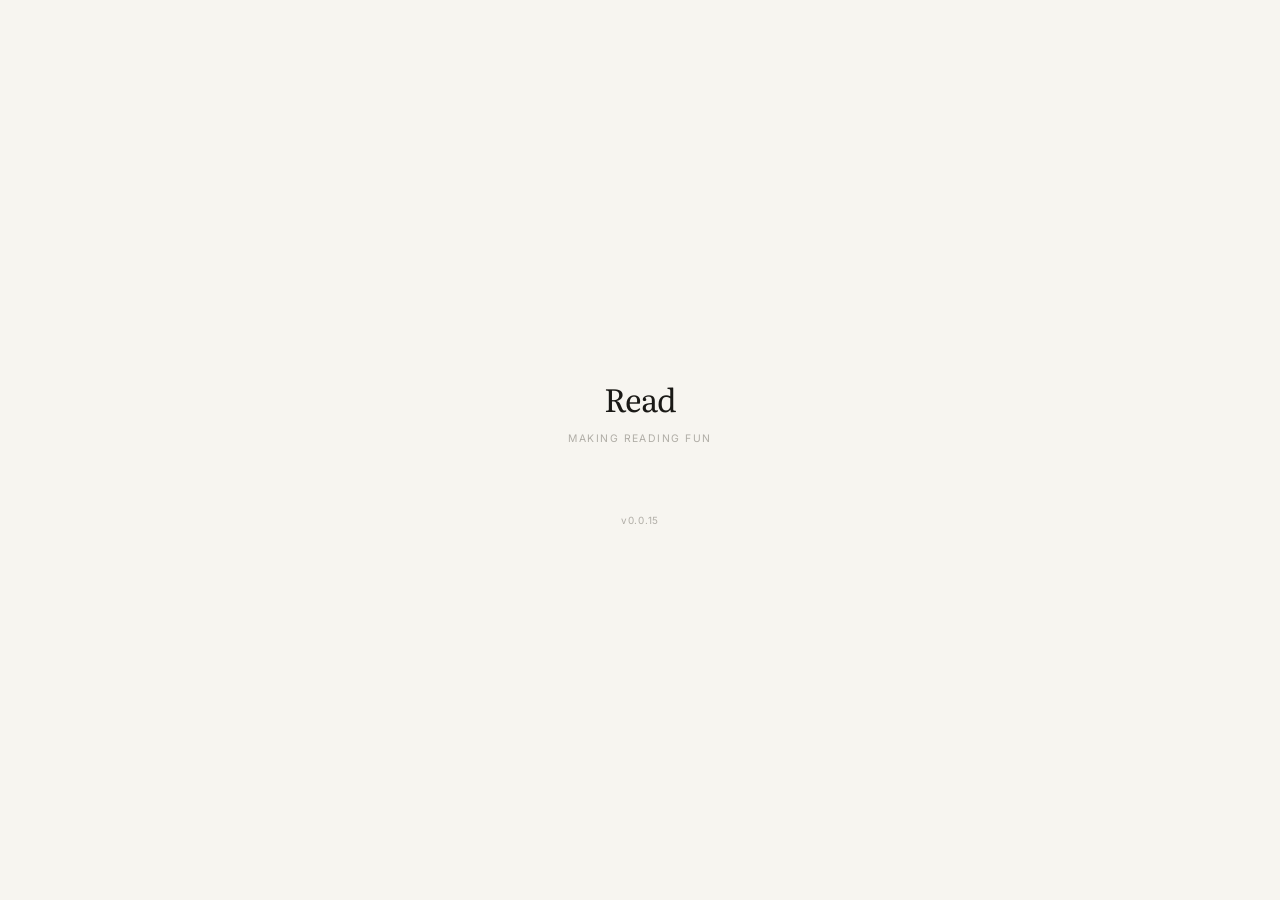
==== commit 45530bec: "major update added features to select profile image sections view added to detail view" ====
--- a/index.html
+++ b/index.html
@@ -123,6 +123,13 @@
           <span class="card__reader-category" id="reader-cat"></span>
           <span class="card__reader-title-small" id="reader-title-small"></span>
         </div>
+        <button class="card__toc-btn" id="btn-toc" aria-label="Table of contents">
+          <svg viewBox="0 0 24 24" fill="none" stroke="currentColor" stroke-width="1.8" stroke-linecap="round">
+            <line x1="3" y1="6" x2="21" y2="6"/>
+            <line x1="3" y1="12" x2="15" y2="12"/>
+            <line x1="3" y1="18" x2="18" y2="18"/>
+          </svg>
+        </button>
       </div>
 
       <!-- ── SUMMARY VIEW ── -->
@@ -686,6 +693,10 @@
             <p class="profile-account__email" id="profile-email"></p>
           </div>
         </div>
+        <!-- Shown only for guest users -->
+        <button class="profile-change-guest-btn profile-section--hidden" id="btn-change-guest-identity">
+          change avatar &amp; name
+        </button>
       </div>
 
       <!-- Stats: always shown -->
@@ -941,6 +952,31 @@
     </div>
   </div>
 
+  <!-- ── TABLE OF CONTENTS SHEET ──────────────────────────── -->
+  <div id="toc-sheet" class="toc-sheet toc-sheet--hidden" role="dialog" aria-label="Contents">
+    <div class="toc-sheet__bar"></div>
+    <div class="toc-sheet__header">
+      <p class="toc-sheet__title">contents</p>
+      <button class="toc-sheet__close" id="toc-close">✕</button>
+    </div>
+    <div class="toc-sheet__list" id="toc-list">
+      <p class="toc-sheet__loading">Loading…</p>
+    </div>
+  </div>
+  <div class="toc-sheet__backdrop" id="toc-backdrop"></div>
+
+  <!-- ── GUEST IDENTITY PICKER ─────────────────────────────── -->
+  <div id="guest-picker-overlay" class="profile-overlay overlay overlay--hidden" role="dialog" aria-modal="true" aria-label="Change avatar and name">
+    <div class="profile-overlay__header">
+      <button class="profile-overlay__close" id="guest-picker-close" aria-label="Close">←</button>
+      <span class="profile-overlay__title">choose your look</span>
+    </div>
+    <div class="profile-overlay__body">
+      <p class="guest-picker__hint">tap an animal to update your avatar and name</p>
+      <div class="guest-picker__grid" id="guest-picker-grid"></div>
+    </div>
+  </div>
+
   <script src="today.js"></script>
   <script src="date-feed.js"></script>
   <script src="curated.js"></script>
--- a/styles.css
+++ b/styles.css
@@ -4173,4 +4173,242 @@
   background-color: var(--c-surface);
   color: var(--c-ink);
   border-color: var(--c-border-mid);
-}+}
+/* ═══════════════════════════════════════════════════════════
+   TABLE OF CONTENTS SHEET
+═══════════════════════════════════════════════════════════ */
+
+.card__toc-btn {
+  width: 28px;
+  height: 28px;
+  display: flex;
+  align-items: center;
+  justify-content: center;
+  background: none;
+  border: none;
+  color: var(--c-ink-muted);
+  cursor: pointer;
+  flex-shrink: 0;
+  padding: 0;
+  margin-left: auto;
+  transition: color var(--dur-fast);
+}
+
+.card__toc-btn svg {
+  width: 18px;
+  height: 18px;
+}
+
+.card__toc-btn:active { color: var(--c-ink); }
+
+/* Backdrop */
+.toc-sheet__backdrop {
+  position: fixed;
+  inset: 0;
+  z-index: 490;
+  background: rgba(26, 25, 22, 0.45);
+  opacity: 0;
+  pointer-events: none;
+  transition: opacity 250ms var(--ease-smooth);
+}
+
+.toc-sheet__backdrop--visible {
+  opacity: 1;
+  pointer-events: all;
+}
+
+/* Sheet itself — slides up from bottom */
+.toc-sheet {
+  position: fixed;
+  left: 0;
+  right: 0;
+  bottom: 0;
+  z-index: 500;
+  background: var(--c-bg);
+  max-height: 72vh;
+  display: flex;
+  flex-direction: column;
+  border-top: 1px solid var(--c-border);
+  transform: translateY(100%);
+  transition: transform 320ms var(--ease-snap);
+  border-radius: 0;
+}
+
+.toc-sheet--visible { transform: translateY(0); }
+.toc-sheet--hidden  { transform: translateY(100%); pointer-events: none; }
+
+/* Drag handle bar */
+.toc-sheet__bar {
+  width: 36px;
+  height: 4px;
+  background: var(--c-border-mid);
+  border-radius: 2px;
+  margin: 0.75rem auto 0;
+  flex-shrink: 0;
+}
+
+.toc-sheet__header {
+  display: flex;
+  align-items: center;
+  justify-content: space-between;
+  padding: 0.75rem var(--pad-x) 0.5rem;
+  border-bottom: 1px solid var(--c-border);
+  flex-shrink: 0;
+}
+
+.toc-sheet__title {
+  font-family: var(--f-sans);
+  font-size: var(--fs-category);
+  letter-spacing: 0.14em;
+  text-transform: uppercase;
+  color: var(--c-ink-faint);
+  margin: 0;
+}
+
+.toc-sheet__close {
+  font-size: 0.75rem;
+  color: var(--c-ink-muted);
+  background: none;
+  border: none;
+  cursor: pointer;
+  padding: 0.2rem 0.4rem;
+  transition: color var(--dur-fast);
+}
+
+.toc-sheet__close:active { color: var(--c-ink); }
+
+.toc-sheet__list {
+  overflow-y: auto;
+  -webkit-overflow-scrolling: touch;
+  padding: 0.5rem 0 calc(var(--safe-bottom) + 1rem);
+  flex: 1;
+}
+
+.toc-sheet__loading,
+.toc-sheet__error {
+  font-family: var(--f-sans);
+  font-size: 0.8rem;
+  color: var(--c-ink-faint);
+  padding: 1.5rem var(--pad-x);
+  letter-spacing: 0.02em;
+}
+
+/* TOC items — indented by toclevel */
+.toc-item {
+  display: block;
+  width: 100%;
+  background: none;
+  border: none;
+  border-bottom: 1px solid var(--c-border);
+  text-align: left;
+  cursor: pointer;
+  font-family: var(--f-sans);
+  color: var(--c-ink);
+  line-height: 1.4;
+  transition: background var(--dur-fast), color var(--dur-fast);
+}
+
+.toc-item:last-child { border-bottom: none; }
+.toc-item:active { background: var(--c-surface); color: var(--c-ink); }
+
+/* Level-based indentation and sizing */
+.toc-item--level1 {
+  font-size: 0.88rem;
+  font-weight: 500;
+  padding: 0.75rem var(--pad-x);
+}
+
+.toc-item--level2 {
+  font-size: 0.82rem;
+  font-weight: 400;
+  padding: 0.65rem var(--pad-x) 0.65rem calc(var(--pad-x) + 1rem);
+  color: var(--c-ink-muted);
+}
+
+.toc-item--level3 {
+  font-size: 0.76rem;
+  font-weight: 400;
+  padding: 0.55rem var(--pad-x) 0.55rem calc(var(--pad-x) + 2rem);
+  color: var(--c-ink-faint);
+}
+
+/* ═══════════════════════════════════════════════════════════
+   GUEST IDENTITY PICKER
+═══════════════════════════════════════════════════════════ */
+
+.profile-change-guest-btn {
+  display: block;
+  margin: 0 var(--pad-x) 0;
+  padding: 0;
+  background: none;
+  border: none;
+  font-family: var(--f-sans);
+  font-size: 0.72rem;
+  letter-spacing: 0.04em;
+  color: var(--c-accent);
+  cursor: pointer;
+  transition: opacity var(--dur-fast);
+  text-align: left;
+}
+
+.profile-change-guest-btn:active { opacity: 0.6; }
+
+.guest-picker__hint {
+  font-family: var(--f-sans);
+  font-size: 0.78rem;
+  color: var(--c-ink-muted);
+  padding: 1rem var(--pad-x) 0.75rem;
+  letter-spacing: 0.01em;
+  border-bottom: 1px solid var(--c-border);
+  margin: 0;
+}
+
+.guest-picker__grid {
+  display: grid;
+  grid-template-columns: repeat(3, 1fr);
+  gap: 1px;
+  background: var(--c-border);
+  border-top: 1px solid var(--c-border);
+}
+
+.guest-picker__item {
+  display: flex;
+  flex-direction: column;
+  align-items: center;
+  gap: 0.4rem;
+  padding: 1rem 0.5rem;
+  background: var(--c-bg);
+  border: none;
+  cursor: pointer;
+  transition: background var(--dur-fast);
+}
+
+.guest-picker__item:active { background: var(--c-surface); }
+
+.guest-picker__item--selected {
+  background: var(--c-accent-warm);
+  outline: 2px solid var(--c-accent);
+  outline-offset: -2px;
+}
+
+.guest-picker__img {
+  width: 52px;
+  height: 52px;
+  object-fit: cover;
+  border-radius: 50%;
+  display: block;
+}
+
+.guest-picker__label {
+  font-family: var(--f-sans);
+  font-size: 0.62rem;
+  letter-spacing: 0.05em;
+  text-transform: uppercase;
+  color: var(--c-ink-muted);
+  text-align: center;
+}
+
+.guest-picker__item--selected .guest-picker__label {
+  color: var(--c-ink);
+  font-weight: 500;
+}
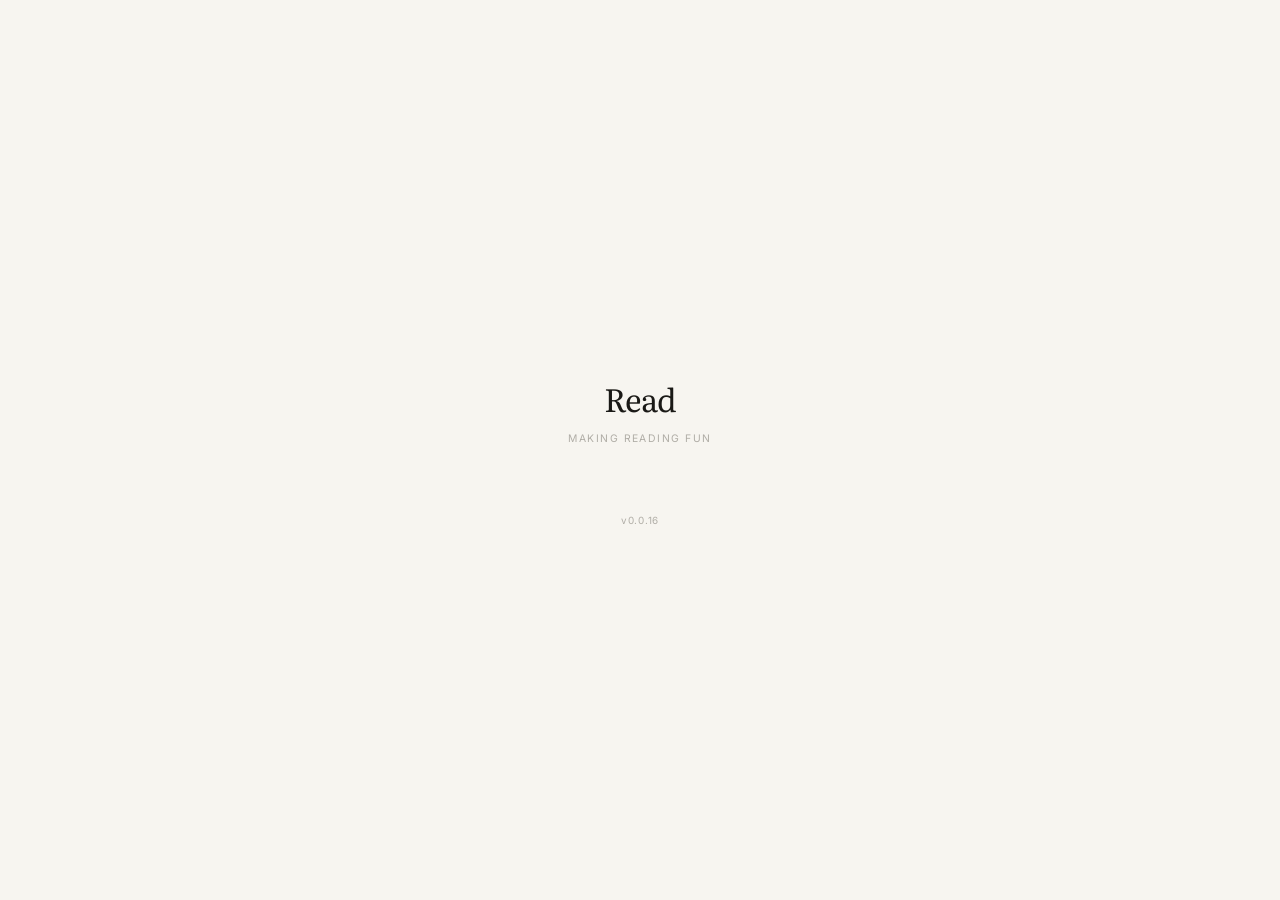
==== commit d7b2d6ca: "updated styling to bring change avatar link in photo section" ====
--- a/index.html
+++ b/index.html
@@ -687,16 +687,18 @@
       <!-- Account info: shown only when signed in -->
       <div id="profile-account-section" class="profile-section--hidden" style="display:none">
         <div class="profile-account">
-          <img class="profile-account__photo" id="profile-photo" src="" alt="" width="48" height="48"/>
-          <div class="profile-account__info">
-            <p class="profile-account__name" id="profile-name"></p>
-            <p class="profile-account__email" id="profile-email"></p>
-          </div>
-        </div>
-        <!-- Shown only for guest users -->
+          <div class="profile-account_photo-container">
+            <img class="profile-account__photo" id="profile-photo" src="" alt="" width="48" height="48"/>
+            <div class="profile-account__info">
+              <p class="profile-account__name" id="profile-name"></p>
+              <p class="profile-account__email" id="profile-email"></p>
+            </div>
+          </div>
+          <!-- Shown only for guest users -->
         <button class="profile-change-guest-btn profile-section--hidden" id="btn-change-guest-identity">
-          change avatar &amp; name
+          change avatar 
         </button>
+        </div>
       </div>
 
       <!-- Stats: always shown -->
--- a/styles.css
+++ b/styles.css
@@ -2811,10 +2811,18 @@
 /* ── Account info ── */
 .profile-account {
   display: flex;
-  align-items: center;
-  gap: 1rem;
-  padding: 1.5rem var(--pad-x);
+  /* align-items: center; */
+  /* gap: 1rem; */
+  /* padding: 1.5rem var(--pad-x); */
+  padding: 1rem 0;
   border-bottom: 1px solid var(--c-border);
+}
+
+.profile-account_photo-container{
+    display: flex;
+    align-items: center;
+    gap: 1rem;
+    padding: 0 var(--pad-x);
 }
 
 .profile-account__photo {
@@ -4412,3 +4420,75 @@
   color: var(--c-ink);
   font-weight: 500;
 }
+
+/* ═══════════════════════════════════════════════════════════
+   READER IMAGE MODAL
+═══════════════════════════════════════════════════════════ */
+
+.reader-img-modal {
+  position: fixed;
+  inset: 0;
+  z-index: 600;
+  background: rgba(0, 0, 0, 0.92);
+  display: flex;
+  flex-direction: column;
+  align-items: center;
+  justify-content: center;
+  opacity: 0;
+  pointer-events: none;
+  transition: opacity 220ms var(--ease-smooth);
+  padding: calc(var(--safe-top) + 3rem) var(--pad-x) calc(var(--safe-bottom) + 1.5rem);
+}
+
+.reader-img-modal--visible {
+  opacity: 1;
+  pointer-events: all;
+}
+
+.reader-img-modal__close {
+  position: absolute;
+  top: calc(var(--safe-top) + 0.85rem);
+  right: var(--pad-x);
+  width: 32px;
+  height: 32px;
+  display: flex;
+  align-items: center;
+  justify-content: center;
+  background: rgba(255,255,255,0.12);
+  border: none;
+  color: rgba(255,255,255,0.75);
+  font-size: 0.9rem;
+  cursor: pointer;
+  border-radius: 50%;
+  transition: background var(--dur-fast);
+}
+
+.reader-img-modal__close:active { background: rgba(255,255,255,0.25); }
+
+.reader-img-modal__stage {
+  flex: 1;
+  display: flex;
+  align-items: center;
+  justify-content: center;
+  width: 100%;
+  overflow: hidden;
+}
+
+.reader-img-modal__img {
+  max-width: 100%;
+  max-height: 100%;
+  object-fit: contain;
+  display: block;
+}
+
+.reader-img-modal__caption {
+  font-family: var(--f-sans);
+  font-size: 0.75rem;
+  color: rgba(255, 255, 255, 0.55);
+  text-align: center;
+  line-height: 1.5;
+  letter-spacing: 0.02em;
+  margin-top: 0.85rem;
+  flex-shrink: 0;
+  max-width: 480px;
+}
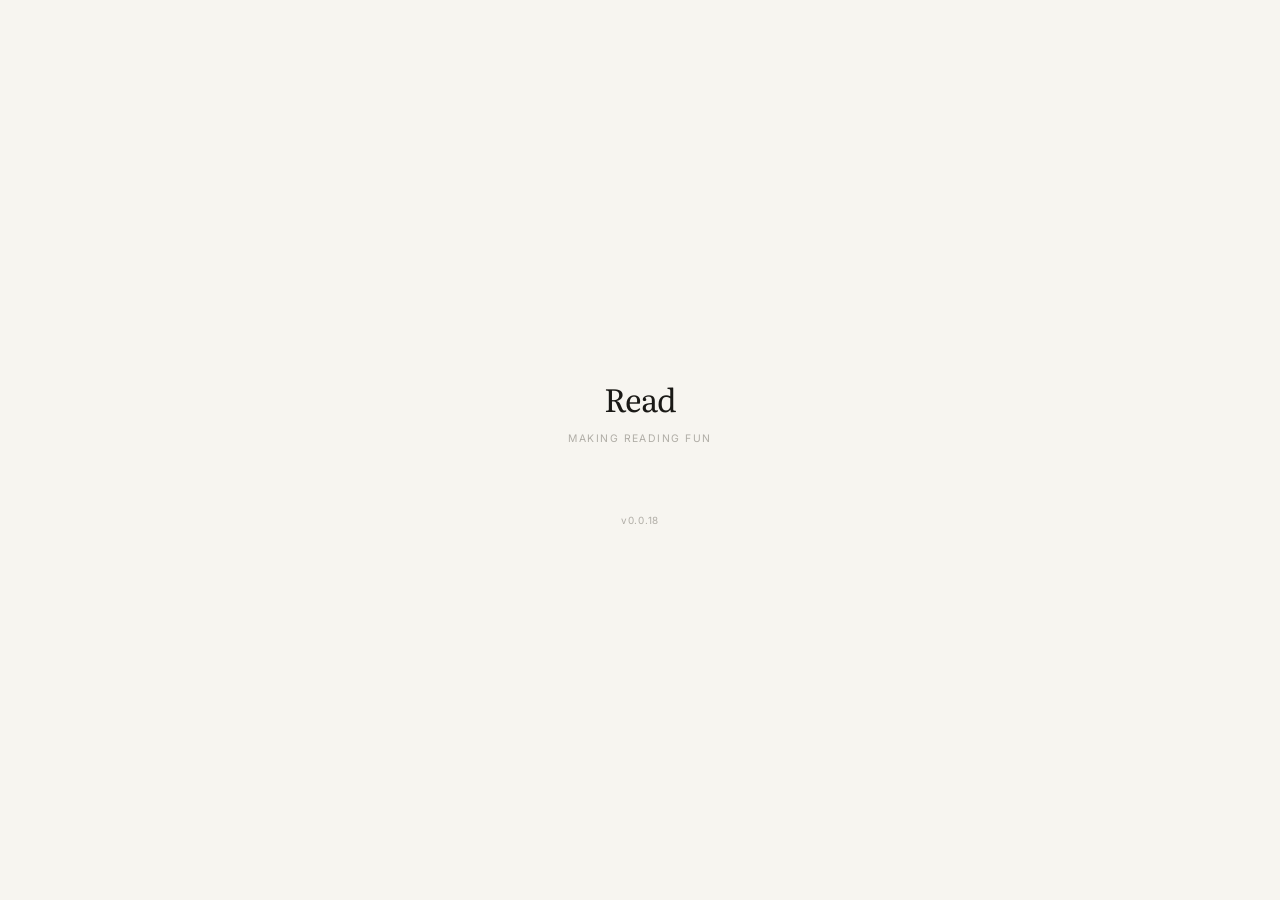
==== commit 77b7f556: "update changed FAB layout - moved image icon, and lightbulb icon inside vertical ellipsis. It now op" ====
--- a/index.html
+++ b/index.html
@@ -151,18 +151,11 @@
 
       <!-- ── ACTION ICONS: travel with the card ── -->
       <div class="card__actions" id="actions">
-        <button class="action-btn" id="btn-like" aria-label="Like article">
-          <svg class="action-icon action-icon--bulb" viewBox="0 0 24 24" fill="none" stroke="currentColor" stroke-width="1.5" stroke-linecap="round" stroke-linejoin="round">
-            <path d="M9 21h6M12 3a6 6 0 0 1 3.75 10.67A3 3 0 0 0 15 16.5v.5H9v-.5a3 3 0 0 0-.75-1.83A6 6 0 0 1 12 3z"/>
-            <path d="M9.5 16.5h5"/>
-          </svg>
-          <div class="action-icon--bulb-glow"></div>
-        </button>
-        <button class="action-btn" id="btn-gallery" aria-label="View images">
+        <button class="action-btn action-btn--menu" id="btn-more" aria-label="More article actions">
           <svg class="action-icon" viewBox="0 0 24 24" fill="none" stroke="currentColor" stroke-width="1.5" stroke-linecap="round" stroke-linejoin="round">
-            <rect x="3" y="3" width="18" height="18" rx="2"/>
-            <circle cx="8.5" cy="8.5" r="1.5"/>
-            <path d="M21 15l-5-5L5 21"/>
+            <circle cx="12" cy="6" r="1.2"/>
+            <circle cx="12" cy="12" r="1.2"/>
+            <circle cx="12" cy="18" r="1.2"/>
           </svg>
         </button>
         <button class="action-btn" id="btn-save" aria-label="Save article">
@@ -171,6 +164,13 @@
           </svg>
         </button>
       </div>
+
+      <div class="action-menu action-menu--hidden" id="action-menu" role="menu" aria-label="Article actions">
+        <button class="action-menu__item" id="action-interested" role="menuitem">interested</button>
+        <button class="action-menu__item action-menu__item--destructive" id="action-dislike" role="menuitem">not interested</button>
+        <button class="action-menu__item" id="action-view-images" role="menuitem">view images</button>
+      </div>
+      <div class="action-menu-overlay action-menu-overlay--hidden" id="action-menu-overlay"></div>
 
     </article>
 
--- a/styles.css
+++ b/styles.css
@@ -113,7 +113,7 @@
   user-select: none;
 }
 
-.card--current  { transform: translateY(0);     z-index: 2; }
+.card--current  { transform: translateY(0);     z-index: 2; overflow: visible; }
 .card--next     { transform: translateY(100vh); z-index: 1; }
 .card--prev     { transform: translateY(-100vh); z-index: 1; }
 .card--dragging { transition: none; }
@@ -342,7 +342,7 @@
   -webkit-overflow-scrolling: touch;
   overscroll-behavior: contain;
   /* clear the reader header — measured: safe-top + ~3rem header height */
-  padding: calc(var(--safe-top) + 3.6rem) var(--pad-x) calc(var(--safe-bottom) + 4rem);
+  padding: calc(var(--safe-top) + 2rem) var(--pad-x) calc(var(--safe-bottom) + 4rem);
   opacity: 0;
   pointer-events: none;
   transition: opacity 150ms var(--ease-smooth) 120ms;
@@ -416,14 +416,14 @@
 
 .card__actions {
   position: absolute;
-  bottom: calc(var(--safe-bottom) + 1.4rem);
-  right: var(--pad-x);
+  bottom: calc(var(--safe-bottom) + 0.3rem);
+  /* right: var(--pad-x); */
+  right: 0rem;
   z-index: 10;
   display: flex;
   flex-direction: column;
   gap: 0.9rem;
   align-items: center;
-  /* No independent transform or opacity — travels with card exactly */
   will-change: auto;
   pointer-events: all;
 }
@@ -449,35 +449,72 @@
   z-index: 1;
 }
 
-.action-icon--bulb-glow {
-  position: absolute;
-  inset: 0;
-  border-radius: 50%;
-  background: var(--c-accent-warm);
-  transform: scale(0);
-  opacity: 0;
-  transition: transform 300ms var(--ease-snap), opacity 300ms;
-  z-index: 0;
-}
-
 .action-btn--liked { color: var(--c-accent); }
-
-.action-btn--liked .action-icon--bulb-glow {
-  transform: scale(1.4);
-  opacity: 0.4;
-  animation: bulb-pulse 600ms var(--ease-snap) forwards;
-}
-
-@keyframes bulb-pulse {
-  0%   { transform: scale(0.6); opacity: 0.7; }
-  50%  { transform: scale(1.6); opacity: 0.4; }
-  100% { transform: scale(1.3); opacity: 0; }
-}
 
 .action-btn--saved .action-icon {
   fill: var(--c-ink);
   color: var(--c-ink);
 }
+
+.action-menu-overlay {
+  position: fixed;
+  inset: 0;
+  background: rgba(26, 25, 22, 0.18);
+  z-index: 18;
+  transition: opacity var(--dur-fast) var(--ease-smooth);
+}
+
+.action-menu-overlay--hidden {
+  opacity: 0;
+  pointer-events: none;
+}
+
+.action-menu {
+  position: fixed;
+  right: calc(var(--pad-x) + 0.2rem);
+  bottom: calc(var(--safe-bottom) + 5rem);
+  display: flex;
+  flex-direction: column;
+  min-width: 150px;
+  padding: 0.35rem;
+  gap: 0.2rem;
+  background: var(--c-surface);
+  border: 1px solid var(--c-border);
+  border-radius: 16px;
+  box-shadow: 0 12px 32px rgba(26, 25, 22, 0.16);
+  z-index: 24;
+  transform-origin: bottom right;
+  transform: translateY(4px) scale(0.96);
+  opacity: 0;
+  pointer-events: none;
+  transition: transform var(--dur-fast) var(--ease-smooth), opacity var(--dur-fast) var(--ease-smooth);
+}
+
+.action-menu--hidden {
+  opacity: 0;
+  pointer-events: none;
+}
+
+.action-menu--visible {
+  opacity: 1;
+  transform: translateY(0) scale(1);
+  pointer-events: auto;
+}
+
+.action-menu__item {
+  width: 100%;
+  padding: 0.8rem 0.9rem;
+  border-radius: 10px;
+  text-align: left;
+  font-family: var(--f-sans);
+  font-size: 0.9rem;
+  color: var(--c-ink);
+  transition: background var(--dur-fast) var(--ease-smooth);
+}
+
+.action-menu__item:active { background: var(--c-border); }
+
+.action-menu__item--destructive { color: #c0392b; }
 
 /* ── LOADER ──────────────────────────────────────────────── */
 
@@ -2814,6 +2851,8 @@
   /* align-items: center; */
   /* gap: 1rem; */
   /* padding: 1.5rem var(--pad-x); */
+  flex-direction: column;
+  gap: 0.3rem;
   padding: 1rem 0;
   border-bottom: 1px solid var(--c-border);
 }
@@ -4330,7 +4369,8 @@
   font-size: 0.82rem;
   font-weight: 400;
   padding: 0.65rem var(--pad-x) 0.65rem calc(var(--pad-x) + 1rem);
-  color: var(--c-ink-muted);
+  /* color: var(--c-ink-muted); */
+  color: var(--c-ink);
 }
 
 .toc-item--level3 {
@@ -4479,6 +4519,7 @@
   max-height: 100%;
   object-fit: contain;
   display: block;
+  width: 100%;
 }
 
 .reader-img-modal__caption {
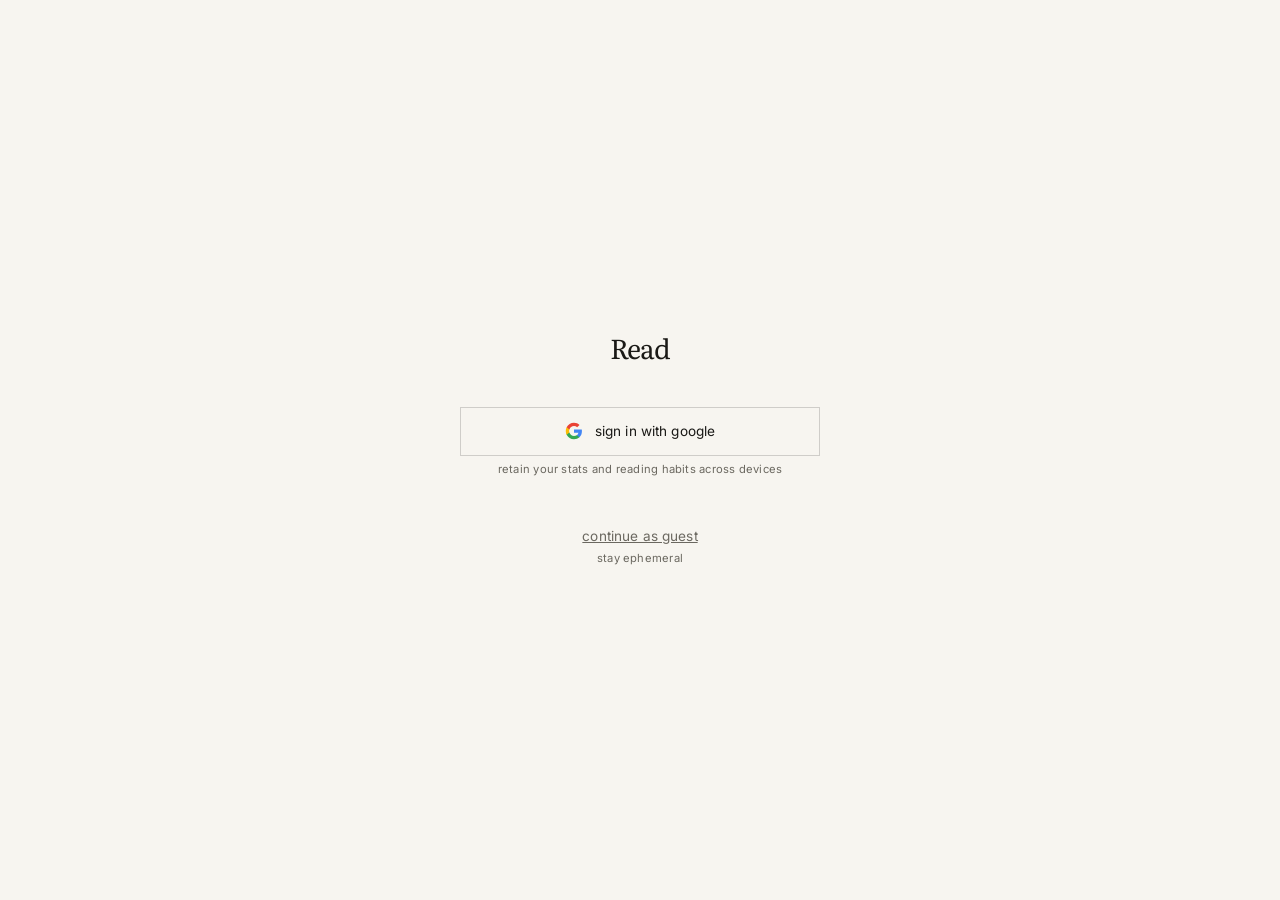
==== commit bd38c260: "semi-major updates styling updates, added TOI to news; added text to speech for summary" ====
--- a/index.html
+++ b/index.html
@@ -112,7 +112,24 @@
 
   <!-- ── ARTICLE FEED ───────────────────────────────────────── -->
   <div id="feed">
-
+    <div class="tts" id="tts_icons">
+    <!-- PAUSE SVG -->
+    <div id="tts_pause" class="hide_tts_icon">
+      <svg xmlns="http://www.w3.org/2000/svg" width="32" height="32" viewBox="0 0 48 48" fill="none">
+      <circle cx="24" cy="24" r="15" stroke="black" stroke-width="2"/>
+      <rect x="19" y="17" width="3" height="15" fill="black"/>
+      <rect x="26" y="17" width="3" height="15" fill="black"/>
+      </svg>
+    </div>
+    <!-- PLAY SVG -->
+    <div id="tts_play" class="hide_tts_icon">
+      <svg xmlns="http://www.w3.org/2000/svg" width="32" height="32" viewBox="0 0 48 48" fill="none">
+        <circle cx="24" cy="24" r="15" stroke="black" stroke-width="2"/>
+        <path d="M18.9378 17L31.0619 24L18.9375 32.25L18.9378 17Z" fill="black"/>
+      </svg>
+
+    </div>
+  </div>
     <!-- Active card -->
     <article id="card-current" class="card card--current" aria-live="polite">
 
@@ -134,6 +151,7 @@
 
       <!-- ── SUMMARY VIEW ── -->
       <div class="card__summary" id="card-summary">
+        
         <div class="card__meta">
           <span class="card__category" id="cat-current"></span>
         </div>
@@ -169,6 +187,7 @@
         <button class="action-menu__item" id="action-interested" role="menuitem">interested</button>
         <button class="action-menu__item action-menu__item--destructive" id="action-dislike" role="menuitem">not interested</button>
         <button class="action-menu__item" id="action-view-images" role="menuitem">view images</button>
+        <button class="action-menu__item" id="action-read-out" role="menuitem">read out loud</button>
       </div>
       <div class="action-menu-overlay action-menu-overlay--hidden" id="action-menu-overlay"></div>
 
@@ -216,11 +235,13 @@
         <optgroup label="National">
           <option value="https://indianexpress.com/section/india/feed/">Indian Express</option>
           <option value="https://www.thehindu.com/news/national/feeder/default.rss">The Hindu</option>
+          <option value="https://timesofindia.indiatimes.com/rssfeedstopstories.cms">Times of India - Top Stories</option>
         </optgroup>
         <optgroup label="Mumbai">
           <option value="https://www.mid-day.com/Resources/midday/rss/mumbai-news.xml">Mid-Day</option>
           <option value="https://www.hindustantimes.com/feeds/rss/cities/mumbai-news/rssfeed.xml">Hindustan Times</option>
           <option value="https://www.freepressjournal.in/rss/mumbai">Free Press Journal</option>
+          <option value="https://timesofindia.indiatimes.com/rssfeeds/-2128838597.cms">Times of India</option>
         </optgroup>
         <optgroup label="Sports">
           <option value="https://www.espncricinfo.com/rss/content/story/feeds/0.xml">ESPNcricinfo — Global</option>
--- a/styles.css
+++ b/styles.css
@@ -12,7 +12,9 @@
   --c-surface:     #f0ede6;
   --c-ink:         #1a1916;
   --c-ink-muted:   #6b6860;
-  --c-ink-faint:   #b0ada6;
+  
+  --c-ink-faint:   #686763;
+  /* --c-ink-faint:   #b0ada6; */
   --c-accent:      #c8a96e;
   --c-accent-warm: #e8d4a8;
   --c-border:      rgba(26, 25, 22, 0.1);
@@ -22,7 +24,8 @@
   --c-surface-dark:    #1c1b19;
   --c-ink-dark:        #ede9e0;
   --c-ink-muted-dark:  #807d76;
-  --c-ink-faint-dark:  #4a4844;
+  --c-ink-faint-dark:  #817d76;
+  /* --c-ink-faint-dark:  #4a4844; */
   --c-border-dark:     rgba(237, 233, 224, 0.1);
   --c-border-mid-dark: rgba(237, 233, 224, 0.18);
 
@@ -210,6 +213,7 @@
   color: var(--c-ink);
   margin-bottom: 1rem;
   flex-shrink: 0;
+  padding-top: 0em;
 }
 
 /* ── CARD BODY TEXT ──────────────────────────────────────── */
@@ -248,7 +252,8 @@
   font-family: var(--f-sans);
   font-size: var(--fs-ui);
   font-weight: 400;
-  color: var(--c-ink-muted);
+  /* color: var(--c-ink-muted); */
+  color: var(--c-ink);
   letter-spacing: 0.06em;
   opacity: 0.55;
   transition: opacity var(--dur-fast) var(--ease-smooth);
@@ -535,6 +540,30 @@
   pointer-events: none;
 }
 
+.tts{
+  /* background-image:url('img/medium-volume.png'); */
+  position: absolute;
+  top: 2rem; 
+  right: 0px;
+  color: var(--c-ink-muted);
+  z-index: 100;
+  top: 32px;
+}
+
+.tts--readMore{
+  top: 5rem;
+}
+.tts_path{
+  stroke: var(--c-ink);
+  stroke-width: 1;
+  stroke-linecap: round;
+  stroke-linejoin: round;
+}
+
+.tts--finished, .hide_tts_icon{
+  display:none;
+}
+
 .loader__ring {
   width: 28px;
   height: 28px;
@@ -573,7 +602,7 @@
 }
 
 #card-reader{
-  top: 2rem;
+  top: 3rem;
 }
 
 /* Header row */
@@ -3596,6 +3625,8 @@
   color: var(--c-ink-muted);
   margin-top: 1.25rem;
   text-transform: lowercase;
+  padding-bottom: 0px;  
+  text-decoration: underline;
 }
 
 .signin-nudge__btn--guest:active {
@@ -3605,7 +3636,8 @@
 .signin-nudge__help {
   font-family: var(--f-sans);
   font-size: 0.7rem;
-  color: var(--c-ink-faint);
+  /* color: var(--c-ink-faint); */
+  color: var(--c-ink-muted);
   letter-spacing: 0.02em;
   text-align: center;
   margin-top: -0.1rem;
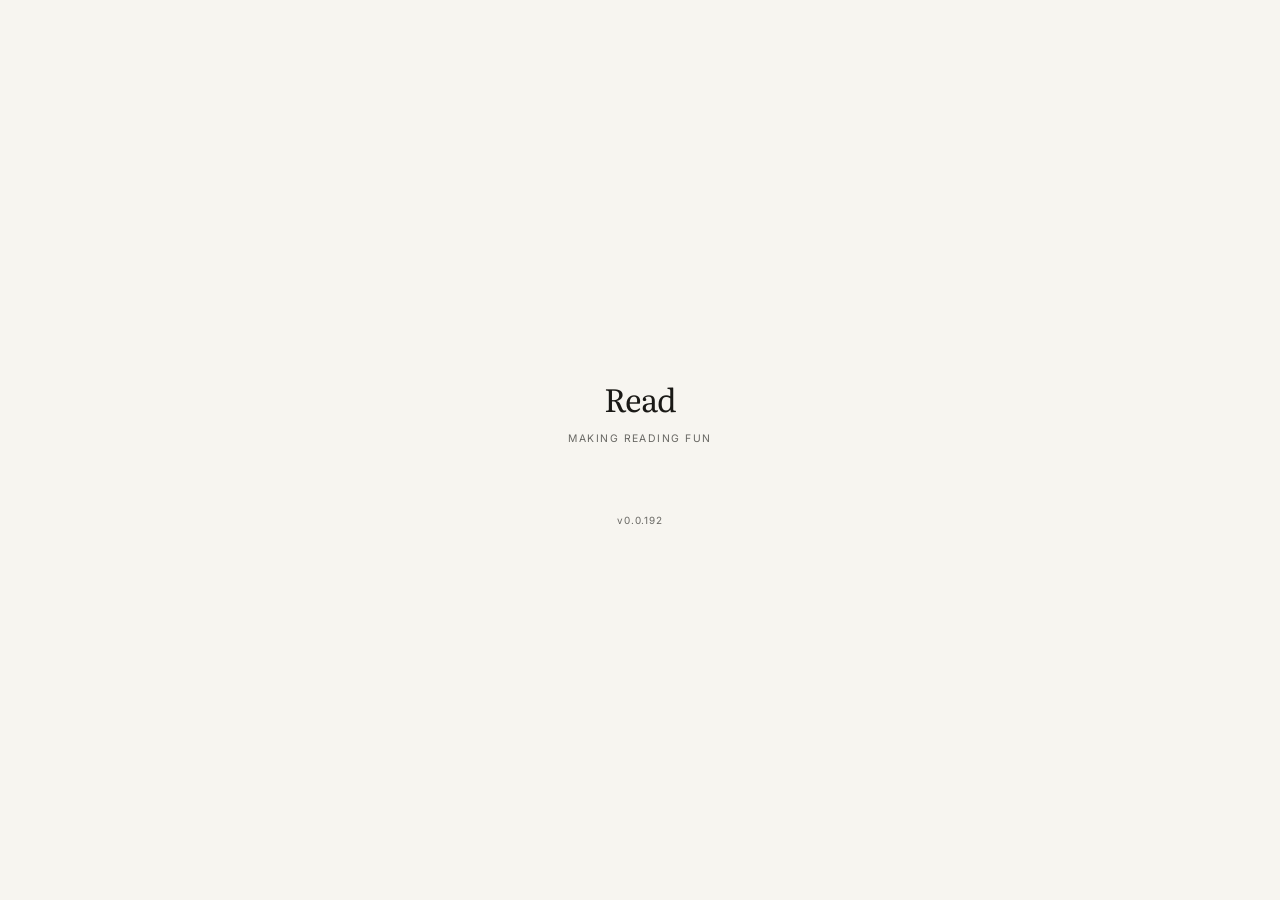
==== commit c6d023b4: "update changed icon for news made label + icon slightly darker" ====
--- a/index.html
+++ b/index.html
@@ -81,14 +81,19 @@
         <path d="M3 9.5L12 3l9 6.5V20a1 1 0 0 1-1 1H5a1 1 0 0 1-1-1V9.5z"/>
         <path d="M9 21V12h6v9"/>
       </svg>
+      <div class="nav-menu-item-label">Home</div>
     </button>
 
     <!-- News -->
     <button class="nav-menu__item" id="nav-news" aria-label="News" data-mode="news">
-      <svg viewBox="0 0 24 24" fill="none" stroke="currentColor" stroke-width="1.8" stroke-linecap="round" stroke-linejoin="round">
+      <!-- <svg viewBox="0 0 24 24" fill="none" stroke="currentColor" stroke-width="1.8" stroke-linecap="round" stroke-linejoin="round">
         <path d="M4 4h16v2H4zM4 8h16v2H4zM4 12h10v2H4zM4 16h10v2H4z"/>
         <rect x="3" y="3" width="18" height="18" rx="1"/>
-      </svg>
+      </svg> -->
+      <svg xmlns="http://www.w3.org/2000/svg" fill="none" viewBox="0 0 24 24" strokewidth="1" stroke="currentColor" classname="size-6">
+  <path strokelinecap="round" strokelinejoin="round" d="M12 7.5h1.5m-1.5 3h1.5m-7.5 3h7.5m-7.5 3h7.5m3-9h3.375c.621 0 1.125.504 1.125 1.125V18a2.25 2.25 0 0 1-2.25 2.25M16.5 7.5V18a2.25 2.25 0 0 0 2.25 2.25M16.5 7.5V4.875c0-.621-.504-1.125-1.125-1.125H4.125C3.504 3.75 3 4.254 3 4.875V18a2.25 2.25 0 0 0 2.25 2.25h13.5M6 7.5h3v3H6v-3Z"></path>
+</svg>
+      <div class="nav-menu-item-label">News</div>
     </button>
 
     <!-- Today (date-based: On This Day / Featured / Picture) -->
@@ -98,14 +103,22 @@
         <path d="M16 2v4M8 2v4M3 10h18"/>
         <path d="M8 14h.01M12 14h.01M16 14h.01M8 18h.01M12 18h.01"/>
       </svg>
+      <div class="nav-menu-item-label">Date</div>
     </button>
 
     <!-- Curated content (Poems / Biographies / Speeches / Major Events) -->
     <button class="nav-menu__item" id="nav-curated" aria-label="Curated reading" data-mode="curated">
-      <svg viewBox="0 0 24 24" fill="none" stroke="currentColor" stroke-width="1.8" stroke-linecap="round" stroke-linejoin="round">
+      <!-- <svg viewBox="0 0 24 24" fill="none" stroke="currentColor" stroke-width="1.8" stroke-linecap="round" stroke-linejoin="round">
         <path d="M3 5.5C3 4.67 3.67 4 4.5 4H10a2 2 0 0 1 2 2v14a1.5 1.5 0 0 0-1.5-1.5H3z"/>
         <path d="M21 5.5c0-.83-.67-1.5-1.5-1.5H14a2 2 0 0 0-2 2v14a1.5 1.5 0 0 1 1.5-1.5H21z"/>
-      </svg>
+      </svg> -->
+      <svg xmlns="http://www.w3.org/2000/svg" viewBox="0 0 24 24" fill="none" stroke="currentColor" height="24" width="24">
+      <path d="M3 20a1 1 0 0 1 -1 -1v-1a2 2 0 0 1 2 -2h16a2 2 0 0 1 2 2v1a1 1 0 0 1 -1 1Z" stroke-width="2"/>
+      <path d="M20 16a8 8 0 1 0 -16 0" stroke-width="2"/>
+      <path d="M12 4v4" stroke-width="2"/>
+      <path d="M10 4h4" stroke-width="2"/>
+</svg>
+      <div class="nav-menu-item-label">Curated</div>
     </button>
 
   </div>
--- a/styles.css
+++ b/styles.css
@@ -255,7 +255,8 @@
   /* color: var(--c-ink-muted); */
   color: var(--c-ink);
   letter-spacing: 0.06em;
-  opacity: 0.55;
+  /* opacity: 0.55; */
+  opacity: 0.85;
   transition: opacity var(--dur-fast) var(--ease-smooth);
   z-index: 4;
   white-space: nowrap;
@@ -2214,14 +2215,21 @@
   display: flex;
   align-items: center;
   justify-content: center;
-  color: rgba(26, 25, 22, 0.4);
+  /* color: rgba(26, 25, 22, 0.4); */
+  color: rgba(26, 25, 22, 0.8);
   background: none;
   border: none;
   cursor: pointer;
+  flex-direction: column;
   transition:
     color var(--dur-fast),
     background var(--dur-fast),
     transform var(--dur-fast);
+}
+
+.nav-menu-item-label{
+  font-size: 0.9em;
+  margin-top: 0.2em;
 }
 
 body.dark .nav-menu__item {
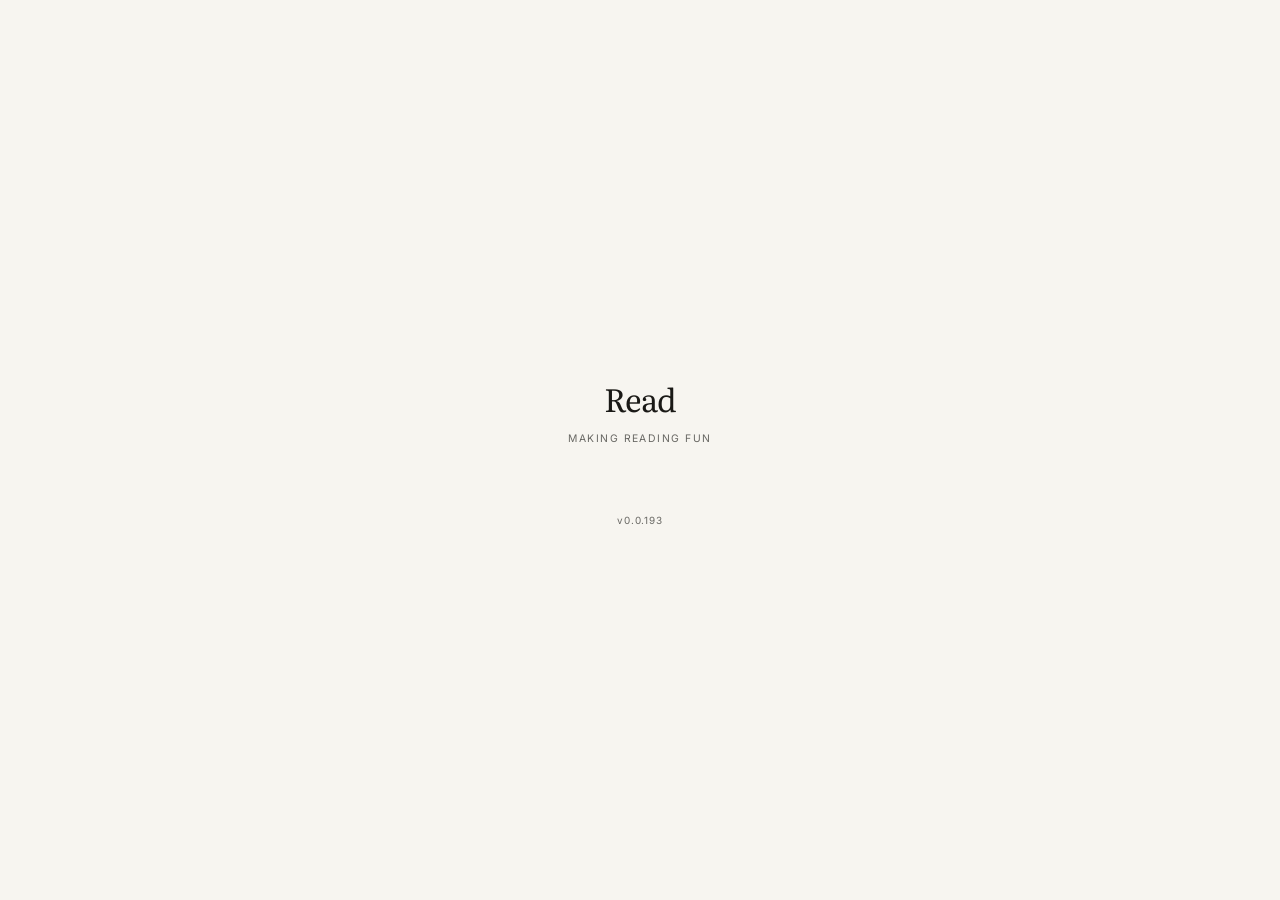
==== commit d3ca16ce: "images in summary" ====
--- a/index.html
+++ b/index.html
@@ -169,6 +169,7 @@
           <span class="card__category" id="cat-current"></span>
         </div>
         <h1 class="card__title" id="title-current"></h1>
+        <div class="summary_image" id="summary-image"></div>
         <div class="card__body" id="body-current"></div>
         <div class="card__fade"></div>
         <button class="card__readmore" id="readmore-current">read more</button>
@@ -668,6 +669,14 @@
         </div>
 
         <div class="settings__row">
+          <span class="settings__row-label">show image in summary</span>
+          <label class="settings__toggle" aria-label="Toggle image visibility">
+            <input type="checkbox" id="toggle-image-summary" />
+            <span class="settings__toggle-track"></span>
+          </label>
+        </div>
+
+        <div class="settings__row">
           <span class="settings__row-label">default section on launch</span>
           <select class="settings__select" id="select-default-mode">
             <option value="home">Home</option>
--- a/styles.css
+++ b/styles.css
@@ -2383,7 +2383,9 @@
 /* Optional thumbnail on news card */
 .today-card__thumb {
   width: 100%;
-  height: 180px;
+  /* height: 180px; */
+  max-height: 50vh;
+  max-height: 50dvh;
   overflow: hidden;
   margin-bottom: 1rem;
   flex-shrink: 0;
@@ -2412,6 +2414,11 @@
   opacity: 0;
   pointer-events: none;
   transition: opacity 150ms var(--ease-smooth) 120ms;
+}
+
+.today-card__reader-h1{
+  line-height: 1.27;
+  
 }
 
 .today-card--reader .today-card__reader {
